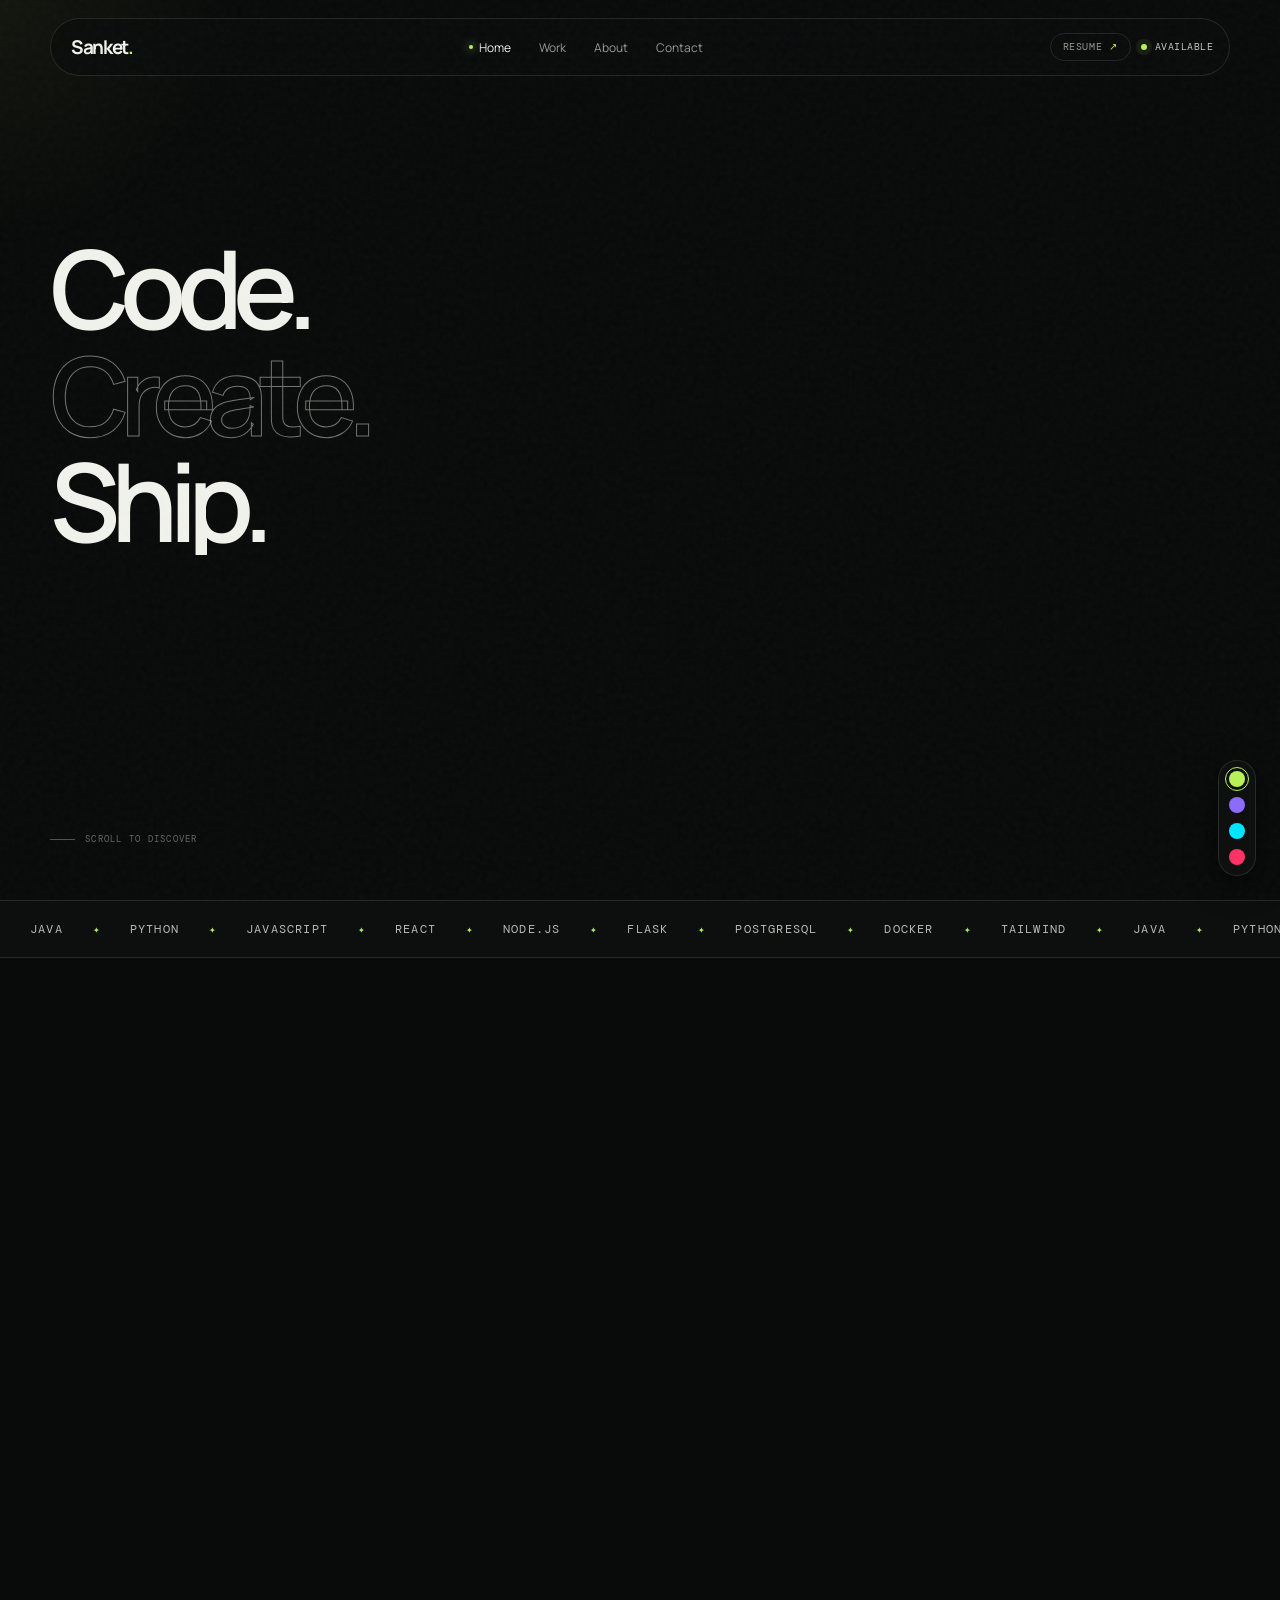
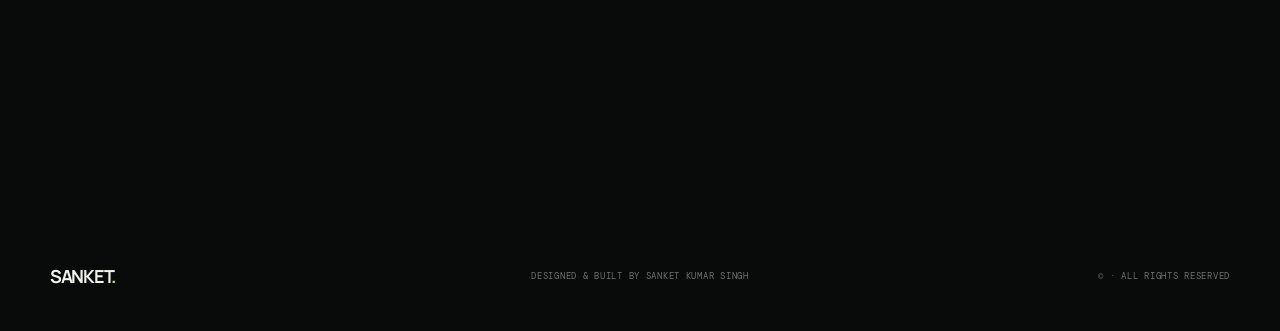
==== index.html @ 2b50113e "Set up automated LeetCode stats sync (GitHub Actions workflow, static JSON import, and dynamic strea" ====
<!doctype html>
<html lang="en">
  <head>
    <meta charset="UTF-8" />
    <meta name="viewport" content="width=device-width, initial-scale=1.0" />
    <meta name="description" content="Sanket Kumar Singh — full-stack developer building secure, intelligent digital products." />
    <meta name="theme-color" content="#090a0a" />
    <title>Sanket Kumar Singh — Full-Stack Developer</title>
    <link rel="preconnect" href="https://fonts.googleapis.com" />
    <link rel="preconnect" href="https://fonts.gstatic.com" crossorigin />
    <link href="https://fonts.googleapis.com/css2?family=DM+Mono:wght@300;400;500&family=Manrope:wght@400;500;600;700&display=swap" rel="stylesheet" />
    <link rel="stylesheet" href="styles.css" />

    <!-- Open Graph / Facebook -->
    <meta property="og:type" content="website" />
    <meta property="og:url" content="https://sanketk8705.github.io/" />
    <meta property="og:title" content="Sanket Kumar Singh — Full-Stack Developer" />
    <meta property="og:description" content="Sanket Kumar Singh — full-stack developer building secure, intelligent digital products." />
    <meta property="og:image" content="assets/sanket-kumar-singh.webp" />

    <!-- Twitter -->
    <meta property="twitter:card" content="summary_large_image" />
    <meta property="twitter:url" content="https://sanketk8705.github.io/" />
    <meta property="twitter:title" content="Sanket Kumar Singh — Full-Stack Developer" />
    <meta property="twitter:description" content="Sanket Kumar Singh — full-stack developer building secure, intelligent digital products." />
    <meta property="twitter:image" content="assets/sanket-kumar-singh.webp" />

    <!-- Structured Data (JSON-LD) -->
    <script type="application/ld+json">
      {
        "@context": "https://schema.org",
        "@type": "Person",
        "name": "Sanket Kumar Singh",
        "url": "https://sanketk8705.github.io/",
        "image": "assets/sanket-kumar-singh.webp",
        "sameAs": [
          "https://github.com/SanketK8705",
          "https://www.linkedin.com/in/sanket8705/",
          "https://leetcode.com/u/sanket_kumar_singh/"
        ],
        "jobTitle": "Full-Stack Developer",
        "alumniOf": {
          "@type": "EducationalOrganization",
          "name": "CMR Institute of Technology, Bengaluru"
        },
        "knowsAbout": ["Full Stack Development", "MERN Stack", "Machine Learning", "Cybersecurity", "PostgreSQL", "Flask", "React", "Node.js"]
      }
    </script>
  </head>
  <body>
    <div class="noise" aria-hidden="true"></div>
    <div class="cursor-glow" aria-hidden="true"></div>

    <header class="site-header">
      <a class="brand" href="#home" aria-label="Sanket, home">Sanket<span>.</span></a>
      <nav class="desktop-nav" aria-label="Main navigation">
        <a class="nav-link active" href="#home">Home</a>
        <a class="nav-link" href="#work">Work</a>
        <a class="nav-link" href="#about">About</a>
        <a class="nav-link" href="#contact">Contact</a>
      </nav>
      <div class="header-actions">
        <a class="header-resume" href="resume.html" target="_blank" rel="noreferrer">Resume <span>↗</span></a>
        <a class="availability" href="mailto:sanket080720@gmail.com">
          <span class="pulse"></span> Available
        </a>
      </div>
      <button class="menu-button" type="button" aria-label="Open navigation" aria-expanded="false">
        <span></span><span></span>
      </button>
    </header>

    <nav class="mobile-menu" aria-label="Mobile navigation">
      <a href="#home">Home</a>
      <a href="#work">Work</a>
      <a href="#about">About</a>
      <a href="#contact">Contact</a>
      <a href="resume.html" target="_blank" rel="noreferrer">Resume ↗</a>
    </nav>

    <main>
      <section class="hero section" id="home">
        <div class="hero-kicker reveal">
          <span>01</span>
          <p>Student developer · Bengaluru, India</p>
        </div>

        <div class="hero-title-wrap">
          <h1 class="hero-title" aria-label="Code. Create. Ship.">
            <span class="line"><span>Code.</span></span>
            <span class="line outline"><span>Create.</span></span>
            <span class="line"><span>Ship.</span></span>
          </h1>
          <div class="hero-tags reveal" aria-hidden="true">
            <span>Full Stack</span>
            <span>MERN</span>
            <span>ML</span>
            <span>Security</span>
          </div>
        </div>

        <div class="hero-bottom reveal">
          <p class="hero-intro">
            I’m <strong>Sanket Kumar Singh</strong>, a final-year Information Science & Engineering student at CMR Institute of Technology, building secure, intelligent and user-focused web products. Graduating 2027.
          </p>
          <div class="hero-actions">
            <a class="button primary" href="#work">Explore my work <span>↘</span></a>
            <a class="button ghost" href="mailto:sanket080720@gmail.com">Let’s talk <span>↗</span></a>
          </div>
        </div>

        <div class="scroll-cue" aria-hidden="true"><span></span> Scroll to discover</div>
      </section>

      <section class="marquee" aria-label="Technology stack">
        <div class="marquee-track">
          <span>Java</span><i>✦</i><span>Python</span><i>✦</i><span>JavaScript</span><i>✦</i><span>React</span><i>✦</i><span>Node.js</span><i>✦</i><span>Flask</span><i>✦</i><span>PostgreSQL</span><i>✦</i><span>Docker</span><i>✦</i><span>Tailwind</span><i>✦</i>
          <span>Java</span><i>✦</i><span>Python</span><i>✦</i><span>JavaScript</span><i>✦</i><span>React</span><i>✦</i><span>Node.js</span><i>✦</i><span>Flask</span><i>✦</i><span>PostgreSQL</span><i>✦</i><span>Docker</span><i>✦</i><span>Tailwind</span><i>✦</i>
        </div>
      </section>

      <section class="work section" id="work">
        <div class="section-heading reveal">
          <div><span class="eyebrow">02 / Selected work</span><h2>Built with intent.<br /><em>Engineered to work.</em></h2></div>
          <p>Four projects across machine learning, cybersecurity, real-time microservices and carpooling platforms.</p>
        </div>

        <div class="projects">
          <article class="project-card project-featured reveal">
            <div class="project-visual visual-fifa" aria-label="Abstract data visualization for FIFAVal">
              <div class="visual-top"><span>FIFAVal / ML Platform</span><span>MODEL GB.01</span></div>
              <div class="football-map"><span class="player-dot p1"></span><span class="player-dot p2"></span><span class="player-dot p3"></span><span class="player-dot p4"></span><span class="player-dot p5"></span><span class="player-dot p6"></span><div class="field-circle"></div></div>
              <div class="value-panel"><small>VALUATION ACCURACY</small><strong>99.17% R²</strong><div class="mini-bars"><i></i><i></i><i></i><i></i><i></i></div></div>
            </div>
            <div class="project-info">
              <div><span class="project-number">01</span><span class="status">Live Now</span></div>
              <h3><a href="https://fifa-transfer-predictor-frontend.vercel.app/" target="_blank" rel="noreferrer" class="project-title-link">FIFAVal – ML Player Valuation Platform ↗</a></h3>
              <p>ML-powered player valuation platform trained on 18,000+ FIFA records (Gradient Boosting Regressor, 99.17% R²) with a hybrid RAG scouting assistant powered by Gemini API and PCA-based analytics.</p>
              <ul class="tags">
                <li>React.js (Vite)</li>
                <li>Flask</li>
                <li>Scikit-learn</li>
                <li>Pandas</li>
                <li>NumPy</li>
                <li>SQLAlchemy (SQLite)</li>
                <li>Recharts</li>
                <li>GSAP</li>
                <li>Gemini API</li>
              </ul>
              <div class="project-links">
                <a href="https://github.com/SanketK8705/Fifa-transfer-predictor" target="_blank" rel="noreferrer" class="project-link-btn">Code ↗</a>
                <a href="https://fifa-transfer-predictor-frontend.vercel.app/" target="_blank" rel="noreferrer" class="project-link-btn">Live Demo ↗</a>
              </div>
            </div>
          </article>

          <article class="project-card reveal">
            <div class="project-visual visual-linux">
              <div class="terminal-bar"><span></span><span></span><span></span><b>linuxwatch://live</b></div>
              <div class="radar"><div class="radar-sweep"></div><i class="threat t1"></i><i class="threat t2"></i><i class="threat t3"></i></div>
              <div class="threat-log"><span>LIVE EVENTS</span><code>[ALERT] brute_force</code><code>[BLOCK] 192.168.1.24</code><code>[SAFE] channel isolated</code></div>
            </div>
            <div class="project-info">
              <div><span class="project-number">02</span><span class="status">Deployment soon</span></div>
              <h3><a href="https://github.com/SanketK8705" target="_blank" rel="noreferrer" class="project-title-link">LinuxWatch ↗</a></h3>
              <p>A real-time intrusion detection system with 16 custom security rules, JWT authentication, user-isolated alert channels via PostgreSQL and Socket.io, plus live attack analytics.</p>
              <ul class="tags"><li>React</li><li>Node.js</li><li>PostgreSQL</li><li>Socket.io</li></ul>
              <div class="project-links">
                <a href="https://github.com/SanketK8705" target="_blank" rel="noreferrer" class="project-link-btn">Code ↗</a>
              </div>
            </div>
          </article>

          <article class="project-card reveal">
            <div class="project-visual visual-dailypool" aria-label="Abstract carpooling visualization for DailyPool">
              <div class="map-grid">
                <div class="map-path"></div>
                <span class="map-dot d1"></span>
                <span class="map-dot d2"></span>
                <div class="route-pulse"></div>
              </div>
              <div class="ride-panel">
                <small>ROUTE MATCHING (Groq)</small>
                <strong>Bengaluru</strong>
                <span class="ride-status">MATCHED 94%</span>
              </div>
            </div>
            <div class="project-info">
              <div><span class="project-number">03</span><span class="status">Live Now</span></div>
              <h3><a href="https://daily-pool-client.vercel.app/login" target="_blank" rel="noreferrer" class="project-title-link">DailyPool ↗</a></h3>
              <p>Full-stack carpooling platform for Bengaluru commuters with AI-driven route matching via Groq, real-time ride tracking over Socket.io, and one-tap UPI fare-split payments.</p>
              <ul class="tags">
                <li>React.js (Vite)</li>
                <li>Tailwind CSS</li>
                <li>Node.js</li>
                <li>Express.js</li>
                <li>MongoDB</li>
                <li>Socket.io</li>
                <li>Google Maps API</li>
                <li>Groq AI</li>
              </ul>
              <div class="project-links">
                <a href="https://github.com/SanketK8705/DailyPool" target="_blank" rel="noreferrer" class="project-link-btn">Code ↗</a>
                <a href="https://daily-pool-client.vercel.app/login" target="_blank" rel="noreferrer" class="project-link-btn">Live Demo ↗</a>
              </div>
            </div>
          </article>

          <article class="project-card reveal">
            <div class="project-visual visual-ratelimiter" aria-label="Rate Limiter sliding window visualization">
              <div class="bucket-container">
                <div class="token t1"></div>
                <div class="token t2"></div>
                <div class="token t3"></div>
                <div class="bucket-ring"></div>
              </div>
              <div class="limiter-stat">
                <small>REDIS LUA ENGINE</small>
                <strong>500+ <span class="unit">REQ/S</span></strong>
                <span class="latency-badge">p99: 5ms</span>
              </div>
            </div>
            <div class="project-info">
              <div><span class="project-number">04</span><span class="status">Live Now</span></div>
              <h3><a href="https://rate-limiter-service-n1dk.onrender.com/" target="_blank" rel="noreferrer" class="project-title-link">Rate Limiter Microservice ↗</a></h3>
              <p>Stateless rate-limiting microservice (Token Bucket + Sliding Window) using atomic Redis Lua scripts to eliminate race conditions — load-tested at 500+ req/sec with 0% errors and p99 latency of 5ms.</p>
              <ul class="tags">
                <li>Node.js</li>
                <li>Express.js</li>
                <li>Redis</li>
                <li>Lua</li>
                <li>Socket.io</li>
                <li>React (Vite)</li>
                <li>Artillery</li>
              </ul>
              <div class="project-links">
                <a href="https://github.com/SanketK8705/Rate-limiter" target="_blank" rel="noreferrer" class="project-link-btn">Code ↗</a>
                <a href="https://rate-limiter-service-n1dk.onrender.com/" target="_blank" rel="noreferrer" class="project-link-btn">Live Demo ↗</a>
              </div>
            </div>
          </article>
        </div>
      </section>

      <section class="capabilities section">
        <div class="section-label reveal"><span class="eyebrow">03 / Capabilities</span><p>What I bring to the table</p></div>
        <div class="capability-list">
          <article class="capability reveal"><span>01</span><h3>Full-Stack<br />Development</h3><p>Responsive React interfaces, efficient Node and Express APIs, and reliable database architecture.</p><div class="cap-icon">↗</div></article>
          <article class="capability reveal"><span>02</span><h3>ML-Powered<br />Products</h3><p>Turning Python models and complex datasets into understandable, interactive web experiences.</p><div class="cap-icon">⌁</div></article>
          <article class="capability reveal"><span>03</span><h3>Secure<br />Systems</h3><p>JWT authentication, protected APIs, encrypted storage and security-conscious product engineering.</p><div class="cap-icon">◇</div></article>
        </div>
      </section>

      <section class="leetcode section" id="leetcode">
        <div class="section-heading reveal">
          <div><span class="eyebrow">04 / Problem solving</span><h2>Built in public.<br /><em>One problem at a time.</em></h2></div>
          <p>Consistent practice in data structures and algorithms—<span id="lc-total-intro">137</span> problems solved and counting.</p>
        </div>
        <div class="stat-grid reveal">
          <div><span>Total solved</span><p class="stat-value" id="lc-total">137</p></div>
          <div><span>Easy</span><p class="stat-value" id="lc-easy">69</p></div>
          <div><span>Medium</span><p class="stat-value" id="lc-medium">59</p></div>
          <div><span>Hard</span><p class="stat-value" id="lc-hard">9</p></div>
          <div><span>Active days</span><p class="stat-value" id="lc-active">101</p><small class="stat-note" id="lc-streak">Max streak · 20 days</small></div>
          <div class="stat-link"><span>Profile</span><p><a href="https://leetcode.com/u/sanket_kumar_singh/" target="_blank" rel="noreferrer">View on LeetCode ↗</a></p><small class="stat-note">Top · DP · Divide & Conquer · Backtracking</small></div>
        </div>
      </section>

      <section class="techstack section" id="techstack">
        <div class="section-heading reveal">
          <div><span class="eyebrow">05 / Tech stack</span><h2>The tools behind<br /><em>the work.</em></h2></div>
          <p>Comfortable across the product stack—from first wireframe to deployment workflow.</p>
        </div>
        <div class="tool-grid reveal">
          <div><span>Languages</span><p>Java · Python · JavaScript</p></div>
          <div><span>Frontend</span><p>HTML · CSS · React · Vite · Tailwind CSS</p></div>
          <div><span>Backend & Data</span><p>Node.js · Express · MongoDB · Mongoose · PostgreSQL · Flask</p></div>
          <div><span>Design & Analytics</span><p>Figma · Tableau · Power BI</p></div>
          <div><span>Foundations</span><p>DSA · OOP · DBMS · OS · Networks</p></div>
          <div><span>Workflow</span><p>GitHub · VS Code · Jupyter · Docker · GitHub Actions</p></div>
        </div>
      </section>

      <section class="about section" id="about">
        <div class="about-photo reveal">
          <img src="assets/sanket-kumar-singh.webp" alt="Sanket Kumar Singh" />
          <div class="photo-caption"><span>SANKET / 2027</span><span>BENGALURU, IN</span></div>
        </div>
        <div class="about-copy">
          <span class="eyebrow reveal">06 / About me</span>
          <h2 class="reveal">Curious by nature.<br /><em>Driven by craft.</em></h2>
          <p class="lead reveal">I’m a final-year engineering student pursuing Information Science & Engineering, aspiring to build scalable products as a full-stack developer using the MERN stack.</p>
          <p class="reveal">I enjoy moving between intuitive interfaces, backend systems and secure APIs—using a strong foundation in data structures, algorithms and computer science fundamentals to solve real problems.</p>

          <div class="education-list reveal">
            <h3 class="education-heading">Education</h3>
            <article class="education-item">
              <span class="education-label">School</span>
              <p class="education-title">Air Force School ASTE, Bengaluru</p>
              <p class="education-detail">Primary & secondary education</p>
            </article>
            <article class="education-item">
              <span class="education-label">University</span>
              <p class="education-title">CMR Institute of Technology, Bengaluru</p>
              <p class="education-detail">B.E. Information Science & Engineering · Expected 2027</p>
            </article>
          </div>

          <div class="cert-list reveal">
            <h3 class="education-heading">Certifications</h3>
            <ul>
              <li>C Programming — Udemy, Sep 2023</li>
              <li>Python Programming — Udemy, Jun 2024</li>
              <li>The Web Developer Bootcamp — Udemy, Nov 2024</li>
            </ul>
          </div>

          <div class="about-links reveal">
            <a href="https://github.com/SanketK8705" target="_blank" rel="noreferrer"><span>GitHub</span><b>@SanketK8705 ↗</b></a>
            <a href="https://www.linkedin.com/in/sanket8705/" target="_blank" rel="noreferrer"><span>LinkedIn</span><b>/in/sanket8705 ↗</b></a>
            <a href="https://leetcode.com/u/sanket_kumar_singh/" target="_blank" rel="noreferrer"><span>LeetCode</span><b>/sanket_kumar_singh ↗</b></a>
          </div>
        </div>
      </section>

      <section class="contact section" id="contact">
        <div class="contact-wrap">
          <div class="contact-left reveal">
            <span class="contact-mono">// Get in touch</span>
            <h2 class="contact-heading">Let's talk</h2>
            <p class="contact-intro">Final-year ISE student at CMR Institute of Technology, open to full-stack internships and product-building opportunities. Reach out directly—I'm always happy to connect.</p>

            <div class="contact-cards">
              <a class="contact-card" href="mailto:sanket080720@gmail.com">
                <span class="contact-card-icon email">✉</span>
                <div>
                  <small>Primary_email</small>
                  <strong>sanket080720@gmail.com</strong>
                </div>
              </a>
              <a class="contact-card" href="tel:+919663356481">
                <span class="contact-card-icon phone">☎</span>
                <div>
                  <small>Secure_cell</small>
                  <strong>+91 9663356481</strong>
                </div>
              </a>
            </div>

            <div class="contact-channels">
              <span class="contact-mono">// External channels</span>
              <a href="https://www.linkedin.com/in/sanket8705/" target="_blank" rel="noreferrer"><span>LinkedIn</span><b>/in/sanket8705 ↗</b></a>
              <a href="https://github.com/SanketK8705" target="_blank" rel="noreferrer"><span>GitHub</span><b>/SanketK8705 ↗</b></a>
              <a href="https://leetcode.com/u/sanket_kumar_singh/" target="_blank" rel="noreferrer"><span>LeetCode</span><b>/sanket_kumar_singh ↗</b></a>
            </div>
          </div>

          <div class="contact-panel reveal">
            <div class="contact-panel-top">
              <span>Status · Open</span>
              <span class="contact-active">✓ Available</span>
            </div>
            <div class="contact-panel-body">
              <p><strong>Location</strong><br />Bengaluru, India</p>
              <p><strong>Focus</strong><br />Full-stack development · MERN · Secure systems</p>
              <p><strong>Graduating</strong><br />2027</p>
            </div>
            <div class="contact-panel-actions">
              <a class="button primary" href="mailto:sanket080720@gmail.com">Email me <span>↗</span></a>
              <a class="button ghost" href="resume.html" target="_blank" rel="noreferrer">View resume <span>↗</span></a>
            </div>
          </div>
        </div>
        <div class="contact-footer reveal">
          <span class="eyebrow">07 / Contact</span>
          <span>Bengaluru · India · Open to opportunities</span>
        </div>
      </section>
    </main>

    <footer>
      <a class="brand" href="#home">Sanket<span>.</span></a>
      <p>Designed & built by Sanket Kumar Singh</p>
      <p>© <span id="year"></span> · All rights reserved</p>
    </footer>

    <!-- Theme Accent Switcher -->
    <div class="theme-switcher" aria-label="Choose accent color">
      <button class="theme-btn active" data-theme="default" style="--btn-color: #b8f05a;" aria-label="Lime theme"></button>
      <button class="theme-btn" data-theme="purple" style="--btn-color: #8c6cff;" aria-label="Purple theme"></button>
      <button class="theme-btn" data-theme="blue" style="--btn-color: #00e5ff;" aria-label="Blue theme"></button>
      <button class="theme-btn" data-theme="red" style="--btn-color: #ff3366;" aria-label="Red theme"></button>
    </div>

    <script type="module" src="script.js"></script>
  </body>
</html>
---- styles.css ----
:root {
  --bg: #090a0a;
  --panel: #101212;
  --panel-2: #141717;
  --text: #f1f2ec;
  --muted: #969b96;
  --line: rgba(255, 255, 255, 0.11);
  --accent: #b8f05a;
  --accent-rgb: 184, 240, 90;
  --purple: #8c6cff;
  --max: 1180px;
}

.theme-purple {
  --accent: #8c6cff;
  --accent-rgb: 140, 108, 255;
}
.theme-blue {
  --accent: #00e5ff;
  --accent-rgb: 0, 229, 255;
}
.theme-red {
  --accent: #ff3366;
  --accent-rgb: 255, 51, 102;
}

* { box-sizing: border-box; }
html { scroll-behavior: smooth; }
body { margin: 0; color: var(--text); background: var(--bg); font-family: "Manrope", sans-serif; overflow-x: hidden; }
a { color: inherit; text-decoration: none; }
button { font: inherit; }
::selection { color: #090a0a; background: var(--accent); }

/* Custom Scrollbar */
::-webkit-scrollbar { width: 8px; height: 8px; }
::-webkit-scrollbar-track { background: var(--bg); }
::-webkit-scrollbar-thumb { background: rgba(255, 255, 255, 0.15); border-radius: 100px; border: 2px solid var(--bg); transition: background 0.3s; }
::-webkit-scrollbar-thumb:hover { background: var(--accent); }

.noise { position: fixed; inset: 0; z-index: 20; pointer-events: none; opacity: .035; background-image: url("data:image/svg+xml,%3Csvg viewBox='0 0 180 180' xmlns='http://www.w3.org/2000/svg'%3E%3Cfilter id='n'%3E%3CfeTurbulence type='fractalNoise' baseFrequency='.9' numOctaves='3' stitchTiles='stitch'/%3E%3C/filter%3E%3Crect width='100%25' height='100%25' filter='url(%23n)' opacity='.8'/%3E%3C/svg%3E"); }
.cursor-glow { position: fixed; width: 520px; height: 520px; z-index: -1; border-radius: 50%; pointer-events: none; background: radial-gradient(circle, rgba(var(--accent-rgb),.055), transparent 68%); transform: translate(-50%,-50%); transition: opacity .3s; }
.section { width: min(var(--max), calc(100% - 56px)); margin: 0 auto; }
.eyebrow { color: var(--accent); font: 400 11px/1 "DM Mono", monospace; text-transform: uppercase; letter-spacing: .14em; }

.site-header { position: fixed; z-index: 15; top: 18px; left: 50%; transform: translateX(-50%); width: min(var(--max), calc(100% - 40px)); height: 58px; padding: 0 16px 0 20px; display: grid; grid-template-columns: auto 1fr auto; align-items: center; gap: 12px; background: rgba(11,12,12,.78); border: 1px solid var(--line); border-radius: 100px; backdrop-filter: blur(18px); }
.brand { font-size: 19px; font-weight: 700; letter-spacing: -.07em; white-space: nowrap; }
.brand span { color: var(--accent); }
.desktop-nav { display: flex; align-items: center; justify-content: center; gap: 4px; }
.nav-link { position: relative; color: var(--muted); padding: 9px 12px; font-size: 12px; transition: color .25s; }
.nav-link:hover,.nav-link.active { color: var(--text); }
.nav-link.active::before { content: ""; position: absolute; left: 2px; top: 50%; width: 4px; height: 4px; margin-top: -2px; border-radius: 50%; background: var(--accent); box-shadow: 0 0 9px var(--accent); }
.header-actions { display: flex; align-items: center; gap: 10px; justify-self: end; }
.header-resume { color: var(--muted); font: 400 10px/1 "DM Mono", monospace; text-transform: uppercase; letter-spacing: .06em; padding: 8px 12px; border: 1px solid var(--line); border-radius: 100px; transition: .25s; white-space: nowrap; }
.header-resume span { color: var(--accent); }
.header-resume:hover { color: var(--text); border-color: rgba(var(--accent-rgb),.35); }
.availability { display: flex; align-items: center; gap: 8px; color: #c7cbc6; font: 400 10px/1 "DM Mono", monospace; text-transform: uppercase; letter-spacing: .05em; white-space: nowrap; }
.pulse { width: 6px; height: 6px; border-radius: 50%; background: var(--accent); box-shadow: 0 0 0 5px rgba(var(--accent-rgb),.08); animation: pulse 2s infinite; flex-shrink: 0; }
.menu-button,.mobile-menu { display: none; }

.hero { min-height: 100svh; padding: 145px 0 56px; display: flex; flex-direction: column; justify-content: space-between; }
.hero-kicker { display: flex; align-items: center; gap: 18px; }
.hero-kicker span { color: var(--accent); font: 400 10px/1 "DM Mono", monospace; padding: 7px 8px; border: 1px solid rgba(var(--accent-rgb),.35); border-radius: 50%; }
.hero-kicker p { margin: 0; color: var(--muted); font: 400 11px/1 "DM Mono", monospace; text-transform: uppercase; letter-spacing: .12em; }
.hero-title-wrap { position: relative; flex-shrink: 0; margin: 40px 0 34px; }
.hero-title { margin: 0; max-width: 780px; font-size: clamp(52px, 8.5vw, 120px); line-height: .78; letter-spacing: -.085em; font-weight: 600; }
.hero-title .line { display: block; overflow: hidden; padding: .1em 0; }
.hero-title .line > span { display: block; transform: translateY(110%); animation: title-in .9s cubic-bezier(.16,1,.3,1) forwards; }
.hero-title .line:nth-child(2)>span { animation-delay: .1s; }
.hero-title .line:nth-child(3)>span { animation-delay: .2s; }
.hero-title .outline > span { color: transparent; -webkit-text-stroke: 1px rgba(241,242,236,.46); }
.hero-tags { position: absolute; right: 0; bottom: 12%; display: flex; flex-wrap: wrap; justify-content: flex-end; gap: 8px; max-width: 280px; }
.hero-tags span { padding: 8px 12px; color: var(--muted); border: 1px solid var(--line); border-radius: 100px; font: 400 9px/1 "DM Mono", monospace; text-transform: uppercase; letter-spacing: .1em; transition: .25s; }
.hero-tags span:hover { color: var(--text); border-color: rgba(var(--accent-rgb),.35); }
.hero-bottom { display: flex; align-items: flex-end; justify-content: space-between; gap: 60px; border-top: 1px solid var(--line); padding-top: 28px; }
.hero-intro { max-width: 550px; margin: 0; color: var(--muted); font-size: clamp(17px,2vw,22px); line-height: 1.55; letter-spacing: -.025em; }
.hero-intro strong { color: var(--text); font-weight: 500; }
.hero-actions { display: flex; gap: 10px; flex-shrink: 0; }
.button { display: inline-flex; align-items: center; justify-content: space-between; gap: 28px; min-width: 170px; padding: 15px 17px; border: 1px solid var(--line); border-radius: 3px; font-size: 12px; transition: .25s ease; }
.button.primary { color: #0a0b0b; border-color: var(--accent); background: var(--accent); }
.button.ghost { color: var(--text); background: transparent; }
.button:hover { transform: translateY(-3px); border-color: var(--accent); }
.button span { font-size: 18px; }
.scroll-cue { margin-top: 32px; display: flex; align-items: center; gap: 10px; color: #646964; font: 400 9px/1 "DM Mono", monospace; text-transform: uppercase; letter-spacing: .14em; }
.scroll-cue span { width: 25px; height: 1px; background: #4e534f; }

.marquee { padding: 22px 0; overflow: hidden; border-top: 1px solid var(--line); border-bottom: 1px solid var(--line); background: #0d0f0f; }
.marquee-track { display: flex; width: max-content; align-items: center; animation: marquee 28s linear infinite; }
.marquee span { padding: 0 30px; color: #b6bab5; font: 400 12px/1 "DM Mono", monospace; text-transform: uppercase; letter-spacing: .1em; }
.marquee i { color: var(--accent); font-style: normal; font-size: 8px; }

.work,.capabilities,.leetcode,.techstack,.about { padding-top: 145px; padding-bottom: 145px; }
.section-heading { display: flex; justify-content: space-between; align-items: flex-end; gap: 80px; margin-bottom: 72px; }
.section-heading h2,.about h2 { margin: 20px 0 0; font-size: clamp(44px,6vw,78px); line-height: .98; letter-spacing: -.065em; font-weight: 500; }
.section-heading h2 em,.about h2 em { color: var(--muted); font-style: normal; font-weight: 400; }
.section-heading > p { width: 340px; margin: 0 0 5px; color: var(--muted); font-size: 14px; line-height: 1.7; }
.projects { display: grid; grid-template-columns: 1fr 1fr; gap: 75px 22px; }
.project-card { min-width: 0; }
.project-featured { grid-column: 1/-1; display: grid; grid-template-columns: 1.4fr .6fr; gap: 34px; align-items: end; }
.project-visual { position: relative; height: 420px; overflow: hidden; border: 1px solid var(--line); border-radius: 5px; background: var(--panel); transition: transform .45s cubic-bezier(.16,1,.3,1), border-color .3s; }
.project-card:not(.project-featured) .project-visual { height: 360px; }
.project-card:hover .project-visual { transform: translateY(-7px); border-color: rgba(var(--accent-rgb),.3); }
.visual-fifa { background: radial-gradient(circle at 70% 25%, rgba(184,240,90,.12), transparent 27%), linear-gradient(135deg,#121716,#080a0a); }
.visual-top { position: absolute; top: 22px; left: 24px; right: 24px; display: flex; justify-content: space-between; color: #69706a; font: 400 9px/1 "DM Mono",monospace; letter-spacing: .15em; }
.football-map { position: absolute; inset: 65px 42% 42px 35px; border: 1px solid rgba(184,240,90,.25); background: linear-gradient(rgba(184,240,90,.035) 1px,transparent 1px),linear-gradient(90deg,rgba(184,240,90,.035) 1px,transparent 1px); background-size: 30px 30px; }
.football-map::before { content:""; position:absolute; top:50%; left:0; right:0; height:1px; background:rgba(184,240,90,.25); }
.field-circle { position:absolute; left:50%; top:50%; width:80px; height:80px; transform:translate(-50%,-50%); border:1px solid rgba(184,240,90,.25); border-radius:50%; }
.player-dot { position:absolute; width:8px; height:8px; border-radius:50%; background:var(--accent); box-shadow:0 0 14px var(--accent); }
.p1{left:20%;top:18%}.p2{left:42%;top:38%}.p3{left:72%;top:23%}.p4{left:25%;top:70%}.p5{left:60%;top:76%}.p6{left:85%;top:52%}
.value-panel { position:absolute; right:38px; top:50%; transform:translateY(-46%); width:31%; }
.value-panel small,.vault-stat small { color:#858b85; font:400 9px/1 "DM Mono",monospace; letter-spacing:.13em; }
.value-panel strong { display:block; margin:12px 0 24px; font-size:clamp(40px,6vw,72px); letter-spacing:-.08em; font-weight:500; }
.mini-bars { height:75px; display:flex; align-items:flex-end; gap:7px; }
.mini-bars i { flex:1; background:rgba(184,240,90,.28); border-top:1px solid var(--accent); }
.mini-bars i:nth-child(1){height:30%}.mini-bars i:nth-child(2){height:55%}.mini-bars i:nth-child(3){height:43%}.mini-bars i:nth-child(4){height:86%}.mini-bars i:nth-child(5){height:68%}
.project-info { padding-top: 22px; }
.project-featured .project-info { padding-bottom: 3px; }
.project-info > div { display: flex; justify-content: space-between; align-items: center; }
.project-number { color: var(--accent); font: 400 10px/1 "DM Mono", monospace; }
.status { color: #727872; font: 400 9px/1 "DM Mono", monospace; text-transform: uppercase; letter-spacing: .08em; }
.status::before { content:""; display:inline-block; width:5px; height:5px; margin-right:7px; border-radius:50%; background:#e8b84d; }
.project-info h3 { margin: 18px 0 13px; font-size: clamp(28px,3vw,40px); line-height: 1.05; letter-spacing: -.045em; font-weight: 500; }
.project-title-link { transition: color .25s ease; }
.project-title-link:hover { color: var(--accent); }
.project-info p { max-width: 530px; color: var(--muted); font-size: 13px; line-height: 1.7; }
.tags { display: flex; flex-wrap: wrap; gap: 7px; padding: 12px 0 0; margin: 0; list-style: none; }
.tags li { padding: 7px 9px; color: #969b96; border: 1px solid var(--line); border-radius: 2px; font: 400 9px/1 "DM Mono", monospace; text-transform: uppercase; }
.visual-linux { background:linear-gradient(145deg,#121317,#080909); }
.terminal-bar { height:42px; padding:0 16px; display:flex; align-items:center; gap:6px; border-bottom:1px solid var(--line); }
.terminal-bar span { width:6px;height:6px;border-radius:50%;background:#353a38; }.terminal-bar span:first-child{background:#7e5aff}
.terminal-bar b { margin-left:auto;color:#5c625f;font:400 8px/1 "DM Mono",monospace; }
.radar { position:absolute; left:34px; bottom:35px; width:210px; height:210px; border:1px solid rgba(140,108,255,.28); border-radius:50%; background:repeating-radial-gradient(circle,transparent 0,transparent 34px,rgba(140,108,255,.13) 35px); }
.radar::before,.radar::after{content:"";position:absolute;background:rgba(140,108,255,.18)}.radar::before{left:50%;top:0;width:1px;height:100%}.radar::after{top:50%;left:0;height:1px;width:100%}
.radar-sweep{position:absolute;inset:0;border-radius:50%;background:conic-gradient(from 0deg,transparent 0 78%,rgba(140,108,255,.22));animation:spin 4s linear infinite}
.threat{position:absolute;width:6px;height:6px;border-radius:50%;background:#e46565;box-shadow:0 0 12px #e46565}.t1{top:28%;left:30%}.t2{top:58%;left:74%}.t3{top:75%;left:42%}
.threat-log{position:absolute;top:88px;right:25px;width:43%;display:flex;flex-direction:column;gap:13px}.threat-log span{color:#8172bf;font:400 8px/1 "DM Mono",monospace;letter-spacing:.13em}.threat-log code{color:#747b76;font:400 9px/1.2 "DM Mono",monospace;padding-bottom:10px;border-bottom:1px solid var(--line)}
/* DailyPool Visuals */
.visual-dailypool {
  background: radial-gradient(circle at 20% 70%, rgba(var(--accent-rgb), 0.1), transparent 35%), linear-gradient(135deg, #101514, #080a0a);
  position: relative;
}
.map-grid {
  position: absolute;
  inset: 40px;
  border: 1px solid var(--line);
  background: 
    linear-gradient(rgba(255, 255, 255, 0.02) 1px, transparent 1px),
    linear-gradient(90deg, rgba(255, 255, 255, 0.02) 1px, transparent 1px);
  background-size: 20px 20px;
  border-radius: 4px;
}
.map-path {
  position: absolute;
  top: 30%;
  left: 20%;
  width: 60%;
  height: 40%;
  border-left: 2px dashed rgba(var(--accent-rgb), 0.25);
  border-bottom: 2px dashed rgba(var(--accent-rgb), 0.25);
}
.map-dot {
  position: absolute;
  width: 6px;
  height: 6px;
  border-radius: 50%;
  background: var(--text);
}
.map-dot.d1 {
  top: 30%;
  left: 20%;
  background: var(--accent);
  box-shadow: 0 0 10px var(--accent);
}
.map-dot.d2 {
  top: 70%;
  left: 80%;
  background: var(--purple);
  box-shadow: 0 0 10px var(--purple);
}
.route-pulse {
  position: absolute;
  top: 30%;
  left: 20%;
  width: 8px;
  height: 8px;
  background: var(--accent);
  border-radius: 50%;
  transform: translate(-50%, -50%);
  animation: move-dot 4s infinite linear;
}
@keyframes move-dot {
  0% { top: 30%; left: 20%; }
  50% { top: 70%; left: 20%; }
  100% { top: 70%; left: 80%; }
}
.ride-panel {
  position: absolute;
  right: 24px;
  top: 24px;
  text-align: right;
}
.ride-panel small {
  color: #858b85;
  font: 400 8px/1 "DM Mono", monospace;
  letter-spacing: .12em;
  display: block;
}
.ride-panel strong {
  display: block;
  font-size: 20px;
  font-weight: 600;
  margin: 6px 0;
  letter-spacing: -.02em;
}
.ride-status {
  display: inline-block;
  font: 400 8px/1 "DM Mono", monospace;
  color: var(--accent);
  background: rgba(var(--accent-rgb), 0.1);
  padding: 4px 6px;
  border-radius: 2px;
}

/* Rate Limiter Visuals */
.visual-ratelimiter {
  background: radial-gradient(circle at 80% 30%, rgba(140, 108, 255, 0.1), transparent 40%), linear-gradient(135deg, #121015, #080a0a);
  position: relative;
}
.bucket-container {
  position: absolute;
  left: 35px;
  top: 50%;
  transform: translateY(-50%);
  width: 120px;
  height: 120px;
  border: 1px solid var(--line);
  border-radius: 8px;
  display: flex;
  flex-direction: column;
  justify-content: center;
  align-items: center;
  gap: 12px;
  background: rgba(255,255,255, 0.01);
}
.bucket-ring {
  position: absolute;
  width: 90px;
  height: 90px;
  border: 1px dashed rgba(140, 108, 255, 0.25);
  border-radius: 50%;
  animation: spin 30s linear infinite;
}
.token {
  width: 60px;
  height: 10px;
  background: rgba(var(--accent-rgb), 0.15);
  border: 1px solid var(--accent);
  border-radius: 4px;
  box-shadow: 0 0 8px rgba(var(--accent-rgb), 0.2);
  animation: fill-token 3s infinite ease-in-out;
}
.token.t1 { animation-delay: 0s; }
.token.t2 { animation-delay: 0.5s; }
.token.t3 { animation-delay: 1s; }
@keyframes fill-token {
  0%, 100% { opacity: 0.3; transform: scaleX(0.9); }
  50% { opacity: 1; transform: scaleX(1); }
}
.limiter-stat {
  position: absolute;
  right: 35px;
  top: 50%;
  transform: translateY(-50%);
  width: 45%;
}
.limiter-stat small {
  color: #858b85;
  font: 400 8px/1 "DM Mono", monospace;
  letter-spacing: .12em;
  display: block;
}
.limiter-stat strong {
  display: block;
  font-size: 32px;
  font-weight: 500;
  letter-spacing: -.05em;
  margin: 8px 0;
}
.limiter-stat strong .unit {
  font-size: 14px;
  font-weight: 400;
  color: var(--muted);
}
.latency-badge {
  display: inline-block;
  font: 400 8px/1 "DM Mono", monospace;
  color: #8c6cff;
  border: 1px solid rgba(140, 108, 255, 0.3);
  padding: 4px 6px;
  border-radius: 20px;
}

/* Project Links */
.project-links {
  display: flex;
  gap: 14px;
  margin-top: 20px;
}
.project-link-btn {
  font: 400 10px/1 "DM Mono", monospace;
  text-transform: uppercase;
  letter-spacing: .08em;
  color: var(--muted);
  border: 1px solid var(--line);
  padding: 6px 12px;
  border-radius: 20px;
  transition: color .25s ease, border-color .25s ease, background .25s ease;
}
.project-link-btn:hover {
  color: var(--accent);
  border-color: var(--accent);
  background: rgba(var(--accent-rgb), 0.05);
}

.capabilities { border-top: 1px solid var(--line); }
.section-label { display: flex; justify-content: space-between; align-items: center; margin-bottom: 55px; }
.section-label p { color: var(--muted); font-size: 12px; }
.capability-list { border-top: 1px solid var(--line); }
.capability { position: relative; display: grid; grid-template-columns: 80px .85fr 1fr 70px; gap: 25px; align-items: center; padding: 40px 10px; border-bottom: 1px solid var(--line); transition: padding .3s,background .3s; }
.capability:hover { padding-left: 24px; padding-right: 24px; background: #0e1010; }
.capability > span { color: var(--accent); font: 400 9px/1 "DM Mono", monospace; }
.capability h3 { margin: 0; font-size: 28px; line-height: 1.05; letter-spacing: -.045em; font-weight: 500; }
.capability p { margin: 0; max-width: 430px; color: var(--muted); font-size: 13px; line-height: 1.7; }
.cap-icon { width: 50px; height: 50px; display: grid; place-items: center; justify-self: end; border: 1px solid var(--line); border-radius: 50%; color: var(--accent); font-size: 19px; }

.leetcode { border-top: 1px solid var(--line); }
.stat-grid,.tool-grid { display: grid; grid-template-columns: repeat(3,1fr); border-top: 1px solid var(--line); border-left: 1px solid var(--line); }
.stat-grid div,.tool-grid div { min-height: 145px; padding: 24px; border-right: 1px solid var(--line); border-bottom: 1px solid var(--line); transition: background .3s; }
.stat-grid div:hover,.tool-grid div:hover { background: var(--panel); }
.stat-grid span,.tool-grid span { color: var(--accent); font: 400 9px/1 "DM Mono", monospace; text-transform: uppercase; letter-spacing: .1em; }
.stat-value { margin: 28px 0 0; color: var(--text); font-size: clamp(36px,5vw,52px); line-height: 1; letter-spacing: -.06em; font-weight: 500; }
.stat-note { display: block; margin-top: 12px; color: var(--muted); font: 400 9px/1.4 "DM Mono", monospace; letter-spacing: .04em; }
.stat-link p { margin: 28px 0 0; font-size: 14px; }
.stat-link a { color: var(--text); border-bottom: 1px solid rgba(var(--accent-rgb),.4); padding-bottom: 2px; transition: .25s; }
.stat-link a:hover { color: var(--accent); }

.techstack { border-top: 1px solid var(--line); }
.tool-grid p { margin: 40px 0 0; color: #c8ccc7; font-size: 13px; }

.about { display: grid; grid-template-columns: .82fr 1.18fr; gap: 9vw; align-items: start; border-top: 1px solid var(--line); }
.about-photo { position: relative; }
.about-photo::before { content: ""; position: absolute; z-index: -1; top: -18px; left: -18px; width: 72%; height: 52%; border-top: 1px solid rgba(var(--accent-rgb),.35); border-left: 1px solid rgba(var(--accent-rgb),.35); }
.about-photo img { display: block; width: 100%; aspect-ratio: .78; object-fit: cover; object-position: center 38%; filter: saturate(.65) contrast(1.04); border-radius: 3px; }
.photo-caption { display: flex; justify-content: space-between; padding-top: 11px; color: #6c716c; font: 400 8px/1 "DM Mono", monospace; letter-spacing: .12em; }
.about-copy .lead { margin: 48px 0 20px; color: var(--text); font-size: 18px; line-height: 1.65; letter-spacing: -.02em; }
.about-copy > p:not(.lead) { color: var(--muted); font-size: 14px; line-height: 1.8; }
.education-heading { margin: 36px 0 16px; color: var(--text); font-size: 13px; font-weight: 500; letter-spacing: -.02em; }
.education-list { margin-top: 8px; border-top: 1px solid var(--line); }
.education-item { padding: 18px 0; border-bottom: 1px solid var(--line); }
.education-label { color: var(--accent); font: 400 9px/1 "DM Mono", monospace; text-transform: uppercase; letter-spacing: .1em; }
.education-title { margin: 10px 0 4px; color: var(--text); font-size: 15px; font-weight: 500; letter-spacing: -.02em; }
.education-detail { margin: 0; color: var(--muted); font-size: 13px; line-height: 1.6; }
.cert-list ul { margin: 0; padding: 0; list-style: none; border-top: 1px solid var(--line); }
.cert-list li { padding: 14px 0; color: var(--muted); font-size: 13px; border-bottom: 1px solid var(--line); }
.about-links { margin-top: 28px; border-top: 1px solid var(--line); }
.about-links a { display: flex; justify-content: space-between; padding: 17px 0; border-bottom: 1px solid var(--line); font-size: 11px; transition: .25s; }
.about-links a:hover { padding-left: 6px; }
.about-links a span { color: var(--muted); }
.about-links a b { font-weight: 400; }

.contact { width: 100%; max-width: none; padding: 145px max(28px,calc((100% - var(--max))/2)) 80px; border-top: 1px solid var(--line); }
.contact-wrap { display: grid; grid-template-columns: 1.1fr .9fr; gap: 48px; align-items: start; }
.contact-mono { display: block; color: var(--accent); font: 400 10px/1 "DM Mono", monospace; text-transform: lowercase; letter-spacing: .08em; margin-bottom: 18px; }
.contact-heading { margin: 0 0 22px; font-size: clamp(44px,6vw,72px); line-height: .95; letter-spacing: -.065em; font-weight: 500; }
.contact-intro { max-width: 480px; margin: 0 0 36px; color: var(--muted); font-size: 15px; line-height: 1.75; }
.contact-cards { display: flex; flex-direction: column; gap: 12px; margin-bottom: 36px; }
.contact-card { display: flex; align-items: center; gap: 16px; padding: 18px 20px; background: var(--panel); border: 1px solid var(--line); border-radius: 6px; transition: .25s; }
.contact-card:hover { border-color: rgba(var(--accent-rgb),.3); transform: translateY(-2px); }
.contact-card-icon { width: 42px; height: 42px; display: grid; place-items: center; border-radius: 8px; font-size: 16px; flex-shrink: 0; }
.contact-card-icon.email { background: rgba(var(--accent-rgb),.15); color: var(--accent); }
.contact-card-icon.phone { background: rgba(255,255,255,.06); color: var(--text); }
.contact-card small { display: block; color: var(--muted); font: 400 9px/1 "DM Mono", monospace; text-transform: uppercase; letter-spacing: .1em; margin-bottom: 6px; }
.contact-card strong { font-size: 14px; font-weight: 500; letter-spacing: -.02em; }
.contact-channels { display: flex; flex-direction: column; gap: 0; }
.contact-channels .contact-mono { margin-bottom: 12px; }
.contact-channels a { display: flex; justify-content: space-between; align-items: center; padding: 14px 0; border-bottom: 1px solid var(--line); font-size: 12px; transition: .25s; }
.contact-channels a:hover { padding-left: 6px; color: var(--accent); }
.contact-channels a span { color: var(--muted); font: 400 9px/1 "DM Mono", monospace; text-transform: uppercase; letter-spacing: .1em; }
.contact-channels a b { font-weight: 400; font: 400 12px/1 "DM Mono", monospace; }

.contact-panel { padding: 28px; background: var(--panel); border: 1px solid var(--line); border-radius: 6px; box-shadow: 6px 6px 0 rgba(var(--accent-rgb),.08); }
.contact-panel-top { display: flex; justify-content: space-between; align-items: center; padding-bottom: 20px; margin-bottom: 24px; border-bottom: 1px solid var(--line); font: 400 9px/1 "DM Mono", monospace; text-transform: uppercase; letter-spacing: .08em; color: var(--muted); }
.contact-active { color: var(--accent); }
.contact-panel-body p { margin: 0 0 22px; color: var(--muted); font-size: 13px; line-height: 1.7; }
.contact-panel-body strong { display: block; color: var(--text); font-size: 11px; font-weight: 500; margin-bottom: 4px; letter-spacing: -.01em; }
.contact-panel-actions { display: flex; flex-direction: column; gap: 10px; margin-top: 32px; }
.contact-panel-actions .button { width: 100%; }
.contact-footer { display: flex; justify-content: space-between; align-items: center; margin-top: 72px; padding-top: 22px; border-top: 1px solid var(--line); }
.contact-footer > span:last-child { color: var(--muted); font: 400 9px/1.55 "DM Mono", monospace; text-transform: uppercase; letter-spacing: .1em; text-align: right; }

footer { width: min(var(--max),calc(100% - 56px)); height: 110px; margin: 0 auto; display: grid; grid-template-columns: 1fr auto 1fr; align-items: center; color: #6d736d; font: 400 9px/1 "DM Mono",monospace; text-transform: uppercase; letter-spacing: .08em; }
footer .brand { color: var(--text); font-family: "Manrope",sans-serif; font-size: 18px; }
footer p:last-child { justify-self: end; }

.reveal { opacity: 0; transform: translateY(35px); transition: opacity .8s cubic-bezier(.16,1,.3,1),transform .8s cubic-bezier(.16,1,.3,1); }
.reveal.visible { opacity: 1; transform: none; }
@keyframes title-in { to { transform: translateY(0); } }
@keyframes spin { to { transform: rotate(360deg); } }
@keyframes marquee { to { transform: translateX(-50%); } }
@keyframes pulse { 50% { box-shadow:0 0 0 8px rgba(var(--accent-rgb),0); } }

@media (max-width: 1024px) {
  .header-resume { display: none; }
}

@media (max-width: 900px) {
  .section { width: min(100% - 36px,var(--max)); }
  .site-header { grid-template-columns: 1fr auto; }
  .desktop-nav,.header-actions { display: none; }
  .menu-button { display: flex; width: 36px; height: 36px; padding: 0; border: 0; background: transparent; flex-direction: column; justify-content: center; gap: 6px; align-items: flex-end; }
  .menu-button span { width: 22px; height: 1px; background: var(--text); transition: .3s; }.menu-button span:last-child{width:15px}
  .menu-button.open span:first-child{transform:translateY(3.5px) rotate(45deg)}.menu-button.open span:last-child{width:22px;transform:translateY(-3.5px) rotate(-45deg)}
  .mobile-menu { position: fixed; z-index: 14; inset: 0; padding: 120px 28px 45px; background: rgba(9,10,10,.97); flex-direction: column; justify-content: center; gap: 18px; transform: translateY(-100%); transition: transform .5s cubic-bezier(.16,1,.3,1); }
  .mobile-menu.open { display: flex; transform: none; }
  .mobile-menu a { font-size: 48px; line-height: 1.15; letter-spacing: -.06em; border-bottom:1px solid var(--line);padding-bottom:16px; }
  .hero { padding-top: 125px; }
  .hero-title { font-size: clamp(48px,14vw,96px); line-height: .8; }
  .hero-tags { position: static; max-width: none; margin-top: 24px; justify-content: flex-start; }
  .hero-bottom { flex-direction: column; align-items: flex-start; gap: 28px; }
  .section-heading { align-items: flex-start; flex-direction: column; gap: 26px; }.section-heading>p{width:auto;max-width:480px}
  .project-featured { display: block; }.project-card:not(.project-featured) .project-visual,.project-visual{height:330px}.projects{gap:65px 15px}
  .capability { grid-template-columns: 45px 1fr 50px; }.capability p{grid-column:2/3}.cap-icon{grid-column:3;grid-row:1/3}
  .about { grid-template-columns: .8fr 1.2fr; gap: 7vw; }
  .stat-grid,.tool-grid { grid-template-columns: repeat(2,1fr); }
  .contact-wrap { grid-template-columns: 1fr; gap: 40px; }
}

@media (max-width: 640px) {
  .site-header { top: 12px; width: calc(100% - 24px); height: 54px; }
  .hero { min-height: auto; padding-top: 108px; padding-bottom: 35px; }
  .hero-kicker p { font-size: 9px; }
  .hero-title-wrap { margin: 45px 0 35px; }
  .hero-title { font-size: clamp(44px,20vw,72px); line-height: .84; }
  .hero-intro { font-size: 16px; }
  .hero-actions { width: 100%; flex-direction: column; }.button{width:100%}
  .scroll-cue { display: none; }
  .work,.capabilities,.leetcode,.techstack,.about { padding-top: 100px; padding-bottom: 100px; }
  .contact { padding-top: 100px; padding-bottom: 60px; }
  .section-heading { margin-bottom: 48px; }.section-heading h2,.about h2{font-size:44px}
  .contact-heading { font-size: 40px; }
  .projects { display: block; }.project-card{margin-bottom:70px}.project-visual,.project-card:not(.project-featured) .project-visual{height:300px}
  .football-map { inset:64px 28px 120px 28px}.value-panel{left:28px;right:28px;top:auto;bottom:18px;transform:none;width:auto;display:flex;align-items:center;justify-content:space-between}.value-panel strong{font-size:35px;margin:0}.mini-bars{display:none}
  .radar{width:170px;height:170px;left:22px}.threat-log{right:15px;width:42%}.vault-rings{width:190px;height:190px}
  .capability { padding: 30px 4px; grid-template-columns: 34px 1fr; gap: 18px; }.capability h3{font-size:25px}.capability p{grid-column:2}.cap-icon{display:none}
  .about { display: flex; flex-direction: column; gap: 65px; }.about-photo{width:88%;align-self:flex-end}.about-copy .lead{margin-top:35px}
  .stat-grid,.tool-grid { grid-template-columns: 1fr; }.stat-grid div,.tool-grid div{min-height:125px}.tool-grid p,.stat-value{margin-top:24px}
  .contact-footer { flex-direction: column; align-items: flex-start; gap: 12px; margin-top: 48px; }
  .contact-footer > span:last-child { text-align: left; }
  footer { width: calc(100% - 36px); height: 135px; grid-template-columns: 1fr 1fr; }footer p:nth-child(2){display:none}footer p:last-child{text-align:right;line-height:1.4}
}

@media (prefers-reduced-motion: reduce) {
  html { scroll-behavior: auto; }
  *,*::before,*::after { animation-duration: .01ms !important; animation-iteration-count: 1 !important; transition-duration: .01ms !important; }
  .reveal { opacity:1; transform:none; }
}

/* Floating Theme Switcher */
.theme-switcher {
  position: fixed;
  bottom: 24px;
  right: 24px;
  z-index: 100;
  display: flex;
  flex-direction: column;
  gap: 10px;
  background: rgba(16, 18, 18, 0.85);
  border: 1px solid var(--line);
  padding: 10px;
  border-radius: 100px;
  backdrop-filter: blur(12px);
  box-shadow: 0 10px 30px rgba(0, 0, 0, 0.5);
  transition: transform 0.3s ease;
}

@media (max-width: 640px) {
  .theme-switcher {
    bottom: 16px;
    right: 16px;
    flex-direction: row;
    padding: 8px 12px;
  }
}

.theme-btn {
  width: 16px;
  height: 16px;
  border-radius: 50%;
  border: none;
  background: var(--btn-color);
  cursor: pointer;
  padding: 0;
  position: relative;
  transition: transform 0.2s ease, box-shadow 0.2s ease;
}

.theme-btn::after {
  content: "";
  position: absolute;
  inset: -4px;
  border: 1px solid transparent;
  border-radius: 50%;
  transition: border-color 0.2s ease;
}

.theme-btn:hover {
  transform: scale(1.25);
  box-shadow: 0 0 10px var(--btn-color);
}

.theme-btn.active::after {
  border-color: var(--btn-color);
}
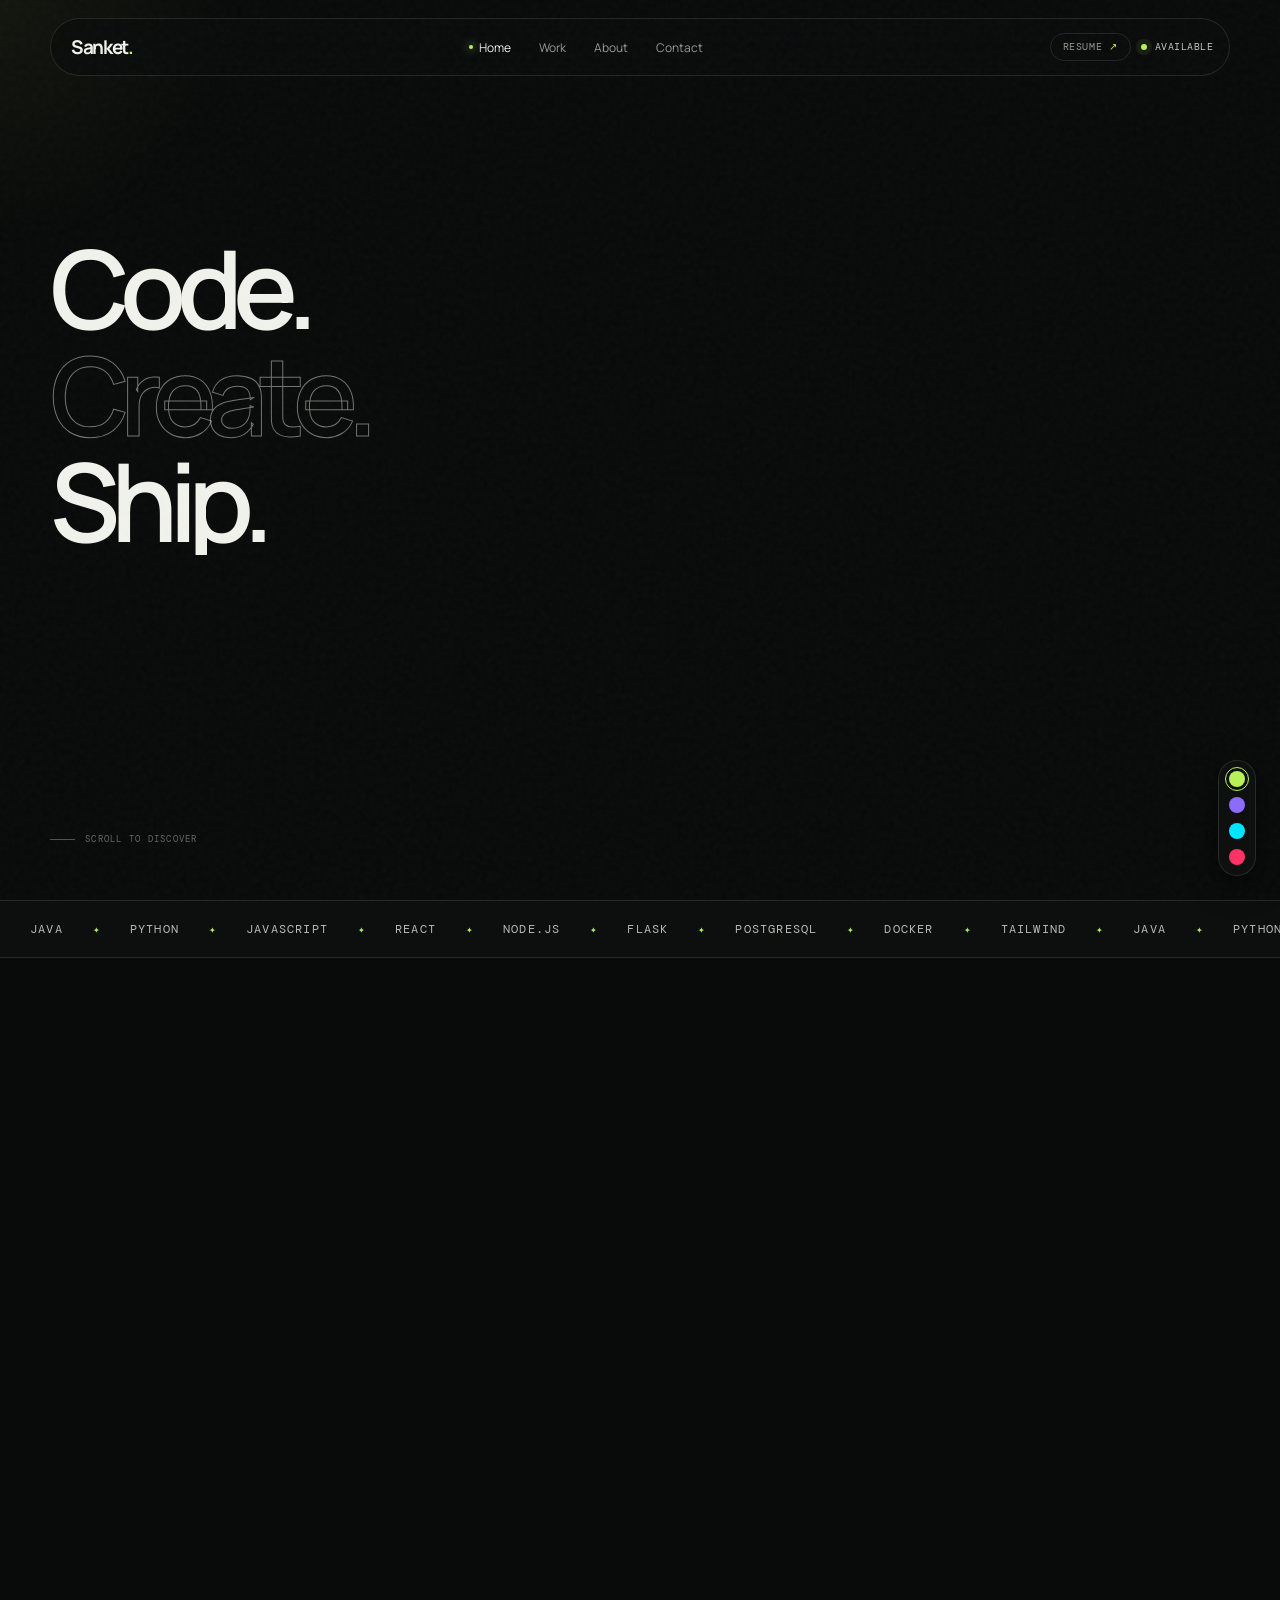
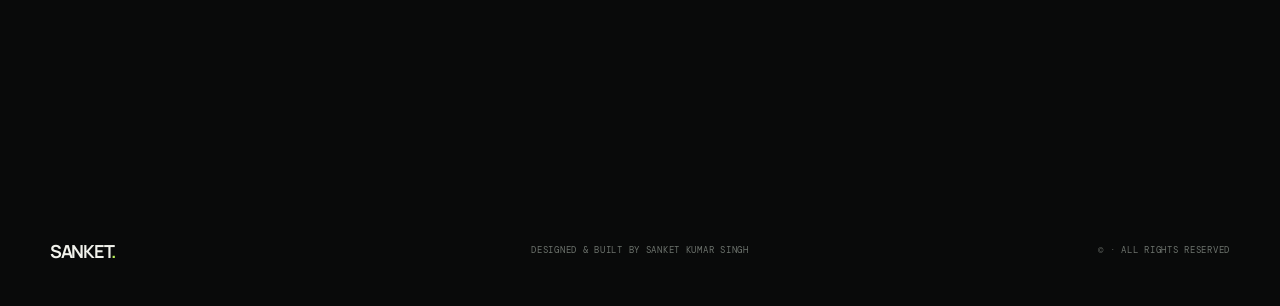
==== commit 9acd32e0: "Update project showcase cards" ====
--- a/index.html
+++ b/index.html
@@ -122,35 +122,65 @@
       <section class="work section" id="work">
         <div class="section-heading reveal">
           <div><span class="eyebrow">02 / Selected work</span><h2>Built with intent.<br /><em>Engineered to work.</em></h2></div>
-          <p>Four projects across machine learning, cybersecurity, real-time microservices and carpooling platforms.</p>
+          <p>Five projects across full-stack products, machine learning, real-time systems and developer tooling.</p>
         </div>
 
         <div class="projects">
           <article class="project-card project-featured reveal">
-            <div class="project-visual visual-fifa" aria-label="Abstract data visualization for FIFAVal">
-              <div class="visual-top"><span>FIFAVal / ML Platform</span><span>MODEL GB.01</span></div>
+            <div class="project-visual visual-dailypool" aria-label="Route matching mockup for DailyPool">
+              <div class="visual-top"><span>DAILYPOOL / BLR</span><span>LIVE NOW</span></div>
+              <div class="route-map">
+                <span class="route-point driver">Driver</span>
+                <span class="route-point rider">Rider</span>
+                <svg viewBox="0 0 520 250" aria-hidden="true" preserveAspectRatio="none">
+                  <path class="route-line route-a" d="M65 178 C145 78, 275 228, 455 72" />
+                  <path class="route-line route-b" d="M70 188 C165 130, 270 118, 455 82" />
+                  <path class="route-line route-c" d="M72 168 C180 215, 305 42, 448 94" />
+                </svg>
+              </div>
+              <div class="match-panel"><small>MATCHED</small><strong>94%</strong><span>AI ROUTE SYNC</span></div>
+            </div>
+            <div class="project-info">
+              <div><span class="project-number">01</span><a class="status" href="https://daily-pool-client.vercel.app/login" target="_blank" rel="noreferrer">Live now ↗</a></div>
+              <h3><a href="https://github.com/SanketK8705/DailyPool" target="_blank" rel="noreferrer" class="project-title-link">DailyPool ↗</a></h3>
+              <p>Full-stack carpooling platform for Bengaluru commuters with AI-driven route matching via Groq, real-time ride tracking over Socket.io, and one-tap UPI fare-split payments.</p>
+              <ul class="tags"><li>React.js (Vite)</li><li>Tailwind CSS</li><li>Node.js</li><li>Express.js</li><li>MongoDB</li><li>Socket.io</li><li>Google Maps API</li><li>Groq AI</li></ul>
+            </div>
+          </article>
+
+          <article class="project-card reveal">
+            <div class="project-visual visual-rate">
+              <div class="visual-top"><span>REDIS LUA ENGINE</span><span>ATOMIC OPS</span></div>
+              <div class="bucket-core">
+                <div class="bucket-bars"><i></i><i></i><i></i><i></i></div>
+                <span>TOKEN<br />BUCKET</span>
+              </div>
+              <div class="rate-stats">
+                <strong>500+ REQ/S</strong>
+                <span>p99: 5ms</span>
+                <span>0% error rate</span>
+                <span>8,900 req tested</span>
+              </div>
+            </div>
+            <div class="project-info">
+              <div><span class="project-number">02</span><a class="status" href="https://rate-limiter-service-n1dk.onrender.com/" target="_blank" rel="noreferrer">Live now ↗</a></div>
+              <h3><a href="https://github.com/SanketK8705/Rate-limiter" target="_blank" rel="noreferrer" class="project-title-link">Rate Limiter<br />Microservice ↗</a></h3>
+              <p>Stateless rate-limiting microservice (Token Bucket + Sliding Window) using atomic Redis Lua scripts to eliminate race conditions — load-tested at 500+ req/sec with 0% errors and p99 latency of 5ms.</p>
+              <ul class="tags"><li>Node.js</li><li>Express.js</li><li>Redis</li><li>Lua</li><li>Socket.io</li><li>React (Vite)</li><li>Artillery</li></ul>
+            </div>
+          </article>
+
+          <article class="project-card reveal">
+            <div class="project-visual visual-fifa" aria-label="Abstract data visualization for FIFAVal ML Player Valuation Platform">
+              <div class="visual-top"><span>FIFAVAL / ML LAB</span><span>99.17% R²</span></div>
               <div class="football-map"><span class="player-dot p1"></span><span class="player-dot p2"></span><span class="player-dot p3"></span><span class="player-dot p4"></span><span class="player-dot p5"></span><span class="player-dot p6"></span><div class="field-circle"></div></div>
-              <div class="value-panel"><small>VALUATION ACCURACY</small><strong>99.17% R²</strong><div class="mini-bars"><i></i><i></i><i></i><i></i><i></i></div></div>
-            </div>
-            <div class="project-info">
-              <div><span class="project-number">01</span><span class="status">Live Now</span></div>
-              <h3><a href="https://fifa-transfer-predictor-frontend.vercel.app/" target="_blank" rel="noreferrer" class="project-title-link">FIFAVal – ML Player Valuation Platform ↗</a></h3>
+              <div class="value-panel"><small>PREDICTED VALUE</small><strong>€84.5M</strong><div class="mini-bars"><i></i><i></i><i></i><i></i><i></i></div></div>
+            </div>
+            <div class="project-info">
+              <div><span class="project-number">03</span><a class="status" href="https://fifa-transfer-predictor-frontend.vercel.app/" target="_blank" rel="noreferrer">Live now ↗</a></div>
+              <h3><a href="https://github.com/SanketK8705/Fifa-transfer-predictor" target="_blank" rel="noreferrer" class="project-title-link">FIFAVal – ML Player<br />Valuation Platform ↗</a></h3>
               <p>ML-powered player valuation platform trained on 18,000+ FIFA records (Gradient Boosting Regressor, 99.17% R²) with a hybrid RAG scouting assistant powered by Gemini API and PCA-based analytics.</p>
-              <ul class="tags">
-                <li>React.js (Vite)</li>
-                <li>Flask</li>
-                <li>Scikit-learn</li>
-                <li>Pandas</li>
-                <li>NumPy</li>
-                <li>SQLAlchemy (SQLite)</li>
-                <li>Recharts</li>
-                <li>GSAP</li>
-                <li>Gemini API</li>
-              </ul>
-              <div class="project-links">
-                <a href="https://github.com/SanketK8705/Fifa-transfer-predictor" target="_blank" rel="noreferrer" class="project-link-btn">Code ↗</a>
-                <a href="https://fifa-transfer-predictor-frontend.vercel.app/" target="_blank" rel="noreferrer" class="project-link-btn">Live Demo ↗</a>
-              </div>
+              <ul class="tags"><li>React.js (Vite)</li><li>Flask</li><li>Scikit-learn</li><li>Pandas</li><li>NumPy</li><li>SQLAlchemy (SQLite)</li><li>Recharts</li><li>GSAP</li><li>Gemini API</li></ul>
             </div>
           </article>
 
@@ -161,82 +191,25 @@
               <div class="threat-log"><span>LIVE EVENTS</span><code>[ALERT] brute_force</code><code>[BLOCK] 192.168.1.24</code><code>[SAFE] channel isolated</code></div>
             </div>
             <div class="project-info">
-              <div><span class="project-number">02</span><span class="status">Deployment soon</span></div>
+              <div><span class="project-number">04</span><span class="status">Deployment soon</span></div>
               <h3><a href="https://github.com/SanketK8705" target="_blank" rel="noreferrer" class="project-title-link">LinuxWatch ↗</a></h3>
               <p>A real-time intrusion detection system with 16 custom security rules, JWT authentication, user-isolated alert channels via PostgreSQL and Socket.io, plus live attack analytics.</p>
               <ul class="tags"><li>React</li><li>Node.js</li><li>PostgreSQL</li><li>Socket.io</li></ul>
-              <div class="project-links">
-                <a href="https://github.com/SanketK8705" target="_blank" rel="noreferrer" class="project-link-btn">Code ↗</a>
-              </div>
             </div>
           </article>
 
           <article class="project-card reveal">
-            <div class="project-visual visual-dailypool" aria-label="Abstract carpooling visualization for DailyPool">
-              <div class="map-grid">
-                <div class="map-path"></div>
-                <span class="map-dot d1"></span>
-                <span class="map-dot d2"></span>
-                <div class="route-pulse"></div>
-              </div>
-              <div class="ride-panel">
-                <small>ROUTE MATCHING (Groq)</small>
-                <strong>Bengaluru</strong>
-                <span class="ride-status">MATCHED 94%</span>
-              </div>
-            </div>
-            <div class="project-info">
-              <div><span class="project-number">03</span><span class="status">Live Now</span></div>
-              <h3><a href="https://daily-pool-client.vercel.app/login" target="_blank" rel="noreferrer" class="project-title-link">DailyPool ↗</a></h3>
-              <p>Full-stack carpooling platform for Bengaluru commuters with AI-driven route matching via Groq, real-time ride tracking over Socket.io, and one-tap UPI fare-split payments.</p>
-              <ul class="tags">
-                <li>React.js (Vite)</li>
-                <li>Tailwind CSS</li>
-                <li>Node.js</li>
-                <li>Express.js</li>
-                <li>MongoDB</li>
-                <li>Socket.io</li>
-                <li>Google Maps API</li>
-                <li>Groq AI</li>
-              </ul>
-              <div class="project-links">
-                <a href="https://github.com/SanketK8705/DailyPool" target="_blank" rel="noreferrer" class="project-link-btn">Code ↗</a>
-                <a href="https://daily-pool-client.vercel.app/login" target="_blank" rel="noreferrer" class="project-link-btn">Live Demo ↗</a>
-              </div>
-            </div>
-          </article>
-
-          <article class="project-card reveal">
-            <div class="project-visual visual-ratelimiter" aria-label="Rate Limiter sliding window visualization">
-              <div class="bucket-container">
-                <div class="token t1"></div>
-                <div class="token t2"></div>
-                <div class="token t3"></div>
-                <div class="bucket-ring"></div>
-              </div>
-              <div class="limiter-stat">
-                <small>REDIS LUA ENGINE</small>
-                <strong>500+ <span class="unit">REQ/S</span></strong>
-                <span class="latency-badge">p99: 5ms</span>
-              </div>
-            </div>
-            <div class="project-info">
-              <div><span class="project-number">04</span><span class="status">Live Now</span></div>
-              <h3><a href="https://rate-limiter-service-n1dk.onrender.com/" target="_blank" rel="noreferrer" class="project-title-link">Rate Limiter Microservice ↗</a></h3>
-              <p>Stateless rate-limiting microservice (Token Bucket + Sliding Window) using atomic Redis Lua scripts to eliminate race conditions — load-tested at 500+ req/sec with 0% errors and p99 latency of 5ms.</p>
-              <ul class="tags">
-                <li>Node.js</li>
-                <li>Express.js</li>
-                <li>Redis</li>
-                <li>Lua</li>
-                <li>Socket.io</li>
-                <li>React (Vite)</li>
-                <li>Artillery</li>
-              </ul>
-              <div class="project-links">
-                <a href="https://github.com/SanketK8705/Rate-limiter" target="_blank" rel="noreferrer" class="project-link-btn">Code ↗</a>
-                <a href="https://rate-limiter-service-n1dk.onrender.com/" target="_blank" rel="noreferrer" class="project-link-btn">Live Demo ↗</a>
-              </div>
+            <div class="project-visual visual-portfolio">
+              <div class="visual-top"><span>PORTFOLIO / WEBGL</span><span>VANILLA JS</span></div>
+              <div class="shader-orb"><span></span></div>
+              <div class="portfolio-lines"><i></i><i></i><i></i><i></i></div>
+              <div class="portfolio-chip">CUSTOM SHADER HERO</div>
+            </div>
+            <div class="project-info">
+              <div><span class="project-number">05</span><a class="status" href="https://sanketkumar.vercel.app/" target="_blank" rel="noreferrer">Live now ↗</a></div>
+              <h3><a href="https://github.com/SanketK8705/portfolio" target="_blank" rel="noreferrer" class="project-title-link">Portfolio Website ↗</a></h3>
+              <p>Personal portfolio built with vanilla JS, custom WebGL shader hero section, dark minimalist design system, and animated data-driven sections (capabilities, LeetCode stats, project showcase).</p>
+              <ul class="tags"><li>HTML5</li><li>CSS3</li><li>JavaScript</li><li>WebGL/Shaders</li></ul>
             </div>
           </article>
         </div>
@@ -254,14 +227,14 @@
       <section class="leetcode section" id="leetcode">
         <div class="section-heading reveal">
           <div><span class="eyebrow">04 / Problem solving</span><h2>Built in public.<br /><em>One problem at a time.</em></h2></div>
-          <p>Consistent practice in data structures and algorithms—<span id="lc-total-intro">137</span> problems solved and counting.</p>
+          <p>Consistent practice in data structures and algorithms—137 problems solved and counting.</p>
         </div>
         <div class="stat-grid reveal">
-          <div><span>Total solved</span><p class="stat-value" id="lc-total">137</p></div>
-          <div><span>Easy</span><p class="stat-value" id="lc-easy">69</p></div>
-          <div><span>Medium</span><p class="stat-value" id="lc-medium">59</p></div>
-          <div><span>Hard</span><p class="stat-value" id="lc-hard">9</p></div>
-          <div><span>Active days</span><p class="stat-value" id="lc-active">101</p><small class="stat-note" id="lc-streak">Max streak · 20 days</small></div>
+          <div><span>Total solved</span><p class="stat-value">137</p></div>
+          <div><span>Easy</span><p class="stat-value">69</p></div>
+          <div><span>Medium</span><p class="stat-value">59</p></div>
+          <div><span>Hard</span><p class="stat-value">9</p></div>
+          <div><span>Active days</span><p class="stat-value">101</p><small class="stat-note">Max streak · 20 days</small></div>
           <div class="stat-link"><span>Profile</span><p><a href="https://leetcode.com/u/sanket_kumar_singh/" target="_blank" rel="noreferrer">View on LeetCode ↗</a></p><small class="stat-note">Top · DP · Divide & Conquer · Backtracking</small></div>
         </div>
       </section>
@@ -392,6 +365,6 @@
       <button class="theme-btn" data-theme="red" style="--btn-color: #ff3366;" aria-label="Red theme"></button>
     </div>
 
-    <script type="module" src="script.js"></script>
+    <script src="script.js"></script>
   </body>
 </html>
--- a/styles.css
+++ b/styles.css
@@ -116,14 +116,41 @@
 .project-featured .project-info { padding-bottom: 3px; }
 .project-info > div { display: flex; justify-content: space-between; align-items: center; }
 .project-number { color: var(--accent); font: 400 10px/1 "DM Mono", monospace; }
-.status { color: #727872; font: 400 9px/1 "DM Mono", monospace; text-transform: uppercase; letter-spacing: .08em; }
+.status { color: #727872; font: 400 9px/1 "DM Mono", monospace; text-transform: uppercase; letter-spacing: .08em; transition: color .25s; }
 .status::before { content:""; display:inline-block; width:5px; height:5px; margin-right:7px; border-radius:50%; background:#e8b84d; }
+a.status:hover { color: var(--accent); }
+a.status::before { background: var(--accent); box-shadow: 0 0 8px rgba(var(--accent-rgb),.45); }
 .project-info h3 { margin: 18px 0 13px; font-size: clamp(28px,3vw,40px); line-height: 1.05; letter-spacing: -.045em; font-weight: 500; }
 .project-title-link { transition: color .25s ease; }
 .project-title-link:hover { color: var(--accent); }
 .project-info p { max-width: 530px; color: var(--muted); font-size: 13px; line-height: 1.7; }
 .tags { display: flex; flex-wrap: wrap; gap: 7px; padding: 12px 0 0; margin: 0; list-style: none; }
 .tags li { padding: 7px 9px; color: #969b96; border: 1px solid var(--line); border-radius: 2px; font: 400 9px/1 "DM Mono", monospace; text-transform: uppercase; }
+.visual-dailypool { background: radial-gradient(circle at 20% 30%, rgba(var(--accent-rgb),.11), transparent 24%), radial-gradient(circle at 82% 25%, rgba(140,108,255,.11), transparent 25%), linear-gradient(145deg,#111514,#080909); }
+.route-map { position: absolute; inset: 82px 34px 42px; border: 1px solid rgba(var(--accent-rgb),.16); background: linear-gradient(rgba(255,255,255,.035) 1px,transparent 1px), linear-gradient(90deg,rgba(255,255,255,.035) 1px,transparent 1px); background-size: 34px 34px; }
+.route-map svg { position: absolute; inset: 12px; width: calc(100% - 24px); height: calc(100% - 24px); }
+.route-line { fill: none; stroke: var(--accent); stroke-width: 2; stroke-dasharray: 10 12; opacity: .55; animation: route-flow 5.2s linear infinite; }
+.route-b { stroke: #8c6cff; animation-delay: -1.2s; opacity: .42; }
+.route-c { stroke: #f1f2ec; animation-delay: -2.4s; opacity: .24; }
+.route-point { position: absolute; z-index: 2; display: inline-flex; align-items: center; gap: 7px; color: var(--text); font: 400 9px/1 "DM Mono", monospace; text-transform: uppercase; letter-spacing: .1em; }
+.route-point::before { content: ""; width: 10px; height: 10px; border-radius: 50%; background: var(--accent); box-shadow: 0 0 18px rgba(var(--accent-rgb),.75); }
+.route-point.driver { left: 42px; bottom: 34px; }
+.route-point.rider { right: 42px; top: 30px; }
+.route-point.rider::before { background: #8c6cff; box-shadow: 0 0 18px rgba(140,108,255,.75); }
+.match-panel { position: absolute; right: 38px; bottom: 35px; width: 180px; padding: 18px; border: 1px solid var(--line); background: rgba(9,10,10,.72); backdrop-filter: blur(10px); }
+.match-panel small,.match-panel span { color: #858b85; font: 400 9px/1 "DM Mono",monospace; letter-spacing: .13em; }
+.match-panel strong { display: block; margin: 10px 0 12px; color: var(--accent); font-size: 46px; line-height: 1; letter-spacing: -.07em; font-weight: 500; }
+.match-panel span { display: block; color: var(--text); }
+.visual-rate { background: radial-gradient(circle at 50% 45%,rgba(var(--accent-rgb),.12),transparent 36%), linear-gradient(145deg,#121317,#080909); }
+.bucket-core { position: absolute; left: 42px; top: 78px; width: 154px; height: 190px; display: grid; place-items: center; border: 1px solid rgba(var(--accent-rgb),.25); border-radius: 4px 4px 32px 32px; overflow: hidden; }
+.bucket-core::before { content: ""; position: absolute; inset: 22px 32px; border: 1px dashed rgba(var(--accent-rgb),.22); border-radius: inherit; }
+.bucket-core span { position: relative; z-index: 2; color: var(--text); text-align: center; font: 500 12px/1.35 "DM Mono", monospace; letter-spacing: .12em; }
+.bucket-bars { position: absolute; inset: auto 0 0; height: 62%; display: grid; grid-template-columns: repeat(4,1fr); gap: 5px; padding: 0 16px 18px; align-items: end; }
+.bucket-bars i { display: block; height: 48%; background: rgba(var(--accent-rgb),.18); border-top: 1px solid var(--accent); animation: token-pulse 1.8s ease-in-out infinite; }
+.bucket-bars i:nth-child(2){ height: 72%; animation-delay: .15s; }.bucket-bars i:nth-child(3){ height: 55%; animation-delay: .3s; }.bucket-bars i:nth-child(4){ height: 84%; animation-delay: .45s; }
+.rate-stats { position: absolute; right: 24px; bottom: 25px; left: 222px; display: flex; flex-wrap: wrap; gap: 8px; align-items: center; }
+.rate-stats strong,.rate-stats span { padding: 9px 10px; border: 1px solid var(--line); border-radius: 3px; background: rgba(9,10,10,.66); color: var(--text); font: 400 9px/1 "DM Mono", monospace; text-transform: uppercase; letter-spacing: .08em; }
+.rate-stats strong { color: var(--accent); border-color: rgba(var(--accent-rgb),.35); }
 .visual-linux { background:linear-gradient(145deg,#121317,#080909); }
 .terminal-bar { height:42px; padding:0 16px; display:flex; align-items:center; gap:6px; border-bottom:1px solid var(--line); }
 .terminal-bar span { width:6px;height:6px;border-radius:50%;background:#353a38; }.terminal-bar span:first-child{background:#7e5aff}
@@ -133,193 +160,14 @@
 .radar-sweep{position:absolute;inset:0;border-radius:50%;background:conic-gradient(from 0deg,transparent 0 78%,rgba(140,108,255,.22));animation:spin 4s linear infinite}
 .threat{position:absolute;width:6px;height:6px;border-radius:50%;background:#e46565;box-shadow:0 0 12px #e46565}.t1{top:28%;left:30%}.t2{top:58%;left:74%}.t3{top:75%;left:42%}
 .threat-log{position:absolute;top:88px;right:25px;width:43%;display:flex;flex-direction:column;gap:13px}.threat-log span{color:#8172bf;font:400 8px/1 "DM Mono",monospace;letter-spacing:.13em}.threat-log code{color:#747b76;font:400 9px/1.2 "DM Mono",monospace;padding-bottom:10px;border-bottom:1px solid var(--line)}
-/* DailyPool Visuals */
-.visual-dailypool {
-  background: radial-gradient(circle at 20% 70%, rgba(var(--accent-rgb), 0.1), transparent 35%), linear-gradient(135deg, #101514, #080a0a);
-  position: relative;
-}
-.map-grid {
-  position: absolute;
-  inset: 40px;
-  border: 1px solid var(--line);
-  background: 
-    linear-gradient(rgba(255, 255, 255, 0.02) 1px, transparent 1px),
-    linear-gradient(90deg, rgba(255, 255, 255, 0.02) 1px, transparent 1px);
-  background-size: 20px 20px;
-  border-radius: 4px;
-}
-.map-path {
-  position: absolute;
-  top: 30%;
-  left: 20%;
-  width: 60%;
-  height: 40%;
-  border-left: 2px dashed rgba(var(--accent-rgb), 0.25);
-  border-bottom: 2px dashed rgba(var(--accent-rgb), 0.25);
-}
-.map-dot {
-  position: absolute;
-  width: 6px;
-  height: 6px;
-  border-radius: 50%;
-  background: var(--text);
-}
-.map-dot.d1 {
-  top: 30%;
-  left: 20%;
-  background: var(--accent);
-  box-shadow: 0 0 10px var(--accent);
-}
-.map-dot.d2 {
-  top: 70%;
-  left: 80%;
-  background: var(--purple);
-  box-shadow: 0 0 10px var(--purple);
-}
-.route-pulse {
-  position: absolute;
-  top: 30%;
-  left: 20%;
-  width: 8px;
-  height: 8px;
-  background: var(--accent);
-  border-radius: 50%;
-  transform: translate(-50%, -50%);
-  animation: move-dot 4s infinite linear;
-}
-@keyframes move-dot {
-  0% { top: 30%; left: 20%; }
-  50% { top: 70%; left: 20%; }
-  100% { top: 70%; left: 80%; }
-}
-.ride-panel {
-  position: absolute;
-  right: 24px;
-  top: 24px;
-  text-align: right;
-}
-.ride-panel small {
-  color: #858b85;
-  font: 400 8px/1 "DM Mono", monospace;
-  letter-spacing: .12em;
-  display: block;
-}
-.ride-panel strong {
-  display: block;
-  font-size: 20px;
-  font-weight: 600;
-  margin: 6px 0;
-  letter-spacing: -.02em;
-}
-.ride-status {
-  display: inline-block;
-  font: 400 8px/1 "DM Mono", monospace;
-  color: var(--accent);
-  background: rgba(var(--accent-rgb), 0.1);
-  padding: 4px 6px;
-  border-radius: 2px;
-}
-
-/* Rate Limiter Visuals */
-.visual-ratelimiter {
-  background: radial-gradient(circle at 80% 30%, rgba(140, 108, 255, 0.1), transparent 40%), linear-gradient(135deg, #121015, #080a0a);
-  position: relative;
-}
-.bucket-container {
-  position: absolute;
-  left: 35px;
-  top: 50%;
-  transform: translateY(-50%);
-  width: 120px;
-  height: 120px;
-  border: 1px solid var(--line);
-  border-radius: 8px;
-  display: flex;
-  flex-direction: column;
-  justify-content: center;
-  align-items: center;
-  gap: 12px;
-  background: rgba(255,255,255, 0.01);
-}
-.bucket-ring {
-  position: absolute;
-  width: 90px;
-  height: 90px;
-  border: 1px dashed rgba(140, 108, 255, 0.25);
-  border-radius: 50%;
-  animation: spin 30s linear infinite;
-}
-.token {
-  width: 60px;
-  height: 10px;
-  background: rgba(var(--accent-rgb), 0.15);
-  border: 1px solid var(--accent);
-  border-radius: 4px;
-  box-shadow: 0 0 8px rgba(var(--accent-rgb), 0.2);
-  animation: fill-token 3s infinite ease-in-out;
-}
-.token.t1 { animation-delay: 0s; }
-.token.t2 { animation-delay: 0.5s; }
-.token.t3 { animation-delay: 1s; }
-@keyframes fill-token {
-  0%, 100% { opacity: 0.3; transform: scaleX(0.9); }
-  50% { opacity: 1; transform: scaleX(1); }
-}
-.limiter-stat {
-  position: absolute;
-  right: 35px;
-  top: 50%;
-  transform: translateY(-50%);
-  width: 45%;
-}
-.limiter-stat small {
-  color: #858b85;
-  font: 400 8px/1 "DM Mono", monospace;
-  letter-spacing: .12em;
-  display: block;
-}
-.limiter-stat strong {
-  display: block;
-  font-size: 32px;
-  font-weight: 500;
-  letter-spacing: -.05em;
-  margin: 8px 0;
-}
-.limiter-stat strong .unit {
-  font-size: 14px;
-  font-weight: 400;
-  color: var(--muted);
-}
-.latency-badge {
-  display: inline-block;
-  font: 400 8px/1 "DM Mono", monospace;
-  color: #8c6cff;
-  border: 1px solid rgba(140, 108, 255, 0.3);
-  padding: 4px 6px;
-  border-radius: 20px;
-}
-
-/* Project Links */
-.project-links {
-  display: flex;
-  gap: 14px;
-  margin-top: 20px;
-}
-.project-link-btn {
-  font: 400 10px/1 "DM Mono", monospace;
-  text-transform: uppercase;
-  letter-spacing: .08em;
-  color: var(--muted);
-  border: 1px solid var(--line);
-  padding: 6px 12px;
-  border-radius: 20px;
-  transition: color .25s ease, border-color .25s ease, background .25s ease;
-}
-.project-link-btn:hover {
-  color: var(--accent);
-  border-color: var(--accent);
-  background: rgba(var(--accent-rgb), 0.05);
-}
+.visual-portfolio { background: radial-gradient(circle at 52% 48%, rgba(var(--accent-rgb),.14), transparent 32%), radial-gradient(circle at 38% 32%, rgba(255,255,255,.06), transparent 18%), #0b0d0d; }
+.shader-orb { position: absolute; left: 50%; top: 46%; width: 185px; height: 185px; transform: translate(-50%,-50%); border: 1px solid rgba(var(--accent-rgb),.16); border-radius: 50%; display: grid; place-items: center; }
+.shader-orb::before { content: ""; position: absolute; inset: 22px; border: 1px dashed rgba(var(--accent-rgb),.25); border-radius: 50%; animation: spin 18s linear infinite; }
+.shader-orb span { width: 76px; height: 76px; border-radius: 50%; background: radial-gradient(circle at 35% 30%, #f1f2ec, var(--accent) 55%, rgba(var(--accent-rgb),.35)); box-shadow: 0 0 38px rgba(var(--accent-rgb),.18); animation: token-pulse 2.6s ease-in-out infinite; }
+.portfolio-lines { position: absolute; left: 24px; right: 24px; bottom: 30px; display: grid; gap: 9px; }
+.portfolio-lines i { height: 1px; background: linear-gradient(90deg, rgba(var(--accent-rgb),.48), transparent); transform-origin: left; animation: line-scan 3.2s ease-in-out infinite; }
+.portfolio-lines i:nth-child(2){ width: 72%; animation-delay: .2s; }.portfolio-lines i:nth-child(3){ width: 54%; animation-delay: .4s; }.portfolio-lines i:nth-child(4){ width: 38%; animation-delay: .6s; }
+.portfolio-chip { position: absolute; top: 76px; right: 26px; padding: 8px 10px; border: 1px solid rgba(var(--accent-rgb),.25); color: var(--accent); font: 400 8px/1 "DM Mono", monospace; letter-spacing: .12em; }
 
 .capabilities { border-top: 1px solid var(--line); }
 .section-label { display: flex; justify-content: space-between; align-items: center; margin-bottom: 55px; }
@@ -407,6 +255,9 @@
 @keyframes spin { to { transform: rotate(360deg); } }
 @keyframes marquee { to { transform: translateX(-50%); } }
 @keyframes pulse { 50% { box-shadow:0 0 0 8px rgba(var(--accent-rgb),0); } }
+@keyframes route-flow { to { stroke-dashoffset: -88; } }
+@keyframes token-pulse { 50% { opacity: .55; transform: translateY(-4px); } }
+@keyframes line-scan { 50% { transform: scaleX(.42); opacity: .35; } }
 
 @media (max-width: 1024px) {
   .header-resume { display: none; }
@@ -449,7 +300,9 @@
   .contact-heading { font-size: 40px; }
   .projects { display: block; }.project-card{margin-bottom:70px}.project-visual,.project-card:not(.project-featured) .project-visual{height:300px}
   .football-map { inset:64px 28px 120px 28px}.value-panel{left:28px;right:28px;top:auto;bottom:18px;transform:none;width:auto;display:flex;align-items:center;justify-content:space-between}.value-panel strong{font-size:35px;margin:0}.mini-bars{display:none}
-  .radar{width:170px;height:170px;left:22px}.threat-log{right:15px;width:42%}.vault-rings{width:190px;height:190px}
+  .route-map { inset: 68px 22px 70px; }.match-panel{left:22px;right:22px;bottom:18px;width:auto;padding:14px;display:flex;align-items:center;justify-content:space-between}.match-panel strong{font-size:34px;margin:0}.match-panel span{display:none}
+  .bucket-core{left:24px;top:78px;width:128px;height:155px}.rate-stats{left:170px;right:16px;bottom:22px}.rate-stats strong,.rate-stats span{font-size:7px}
+  .radar{width:170px;height:170px;left:22px}.threat-log{right:15px;width:42%}.shader-orb{width:170px;height:170px}
   .capability { padding: 30px 4px; grid-template-columns: 34px 1fr; gap: 18px; }.capability h3{font-size:25px}.capability p{grid-column:2}.cap-icon{display:none}
   .about { display: flex; flex-direction: column; gap: 65px; }.about-photo{width:88%;align-self:flex-end}.about-copy .lead{margin-top:35px}
   .stat-grid,.tool-grid { grid-template-columns: 1fr; }.stat-grid div,.tool-grid div{min-height:125px}.tool-grid p,.stat-value{margin-top:24px}
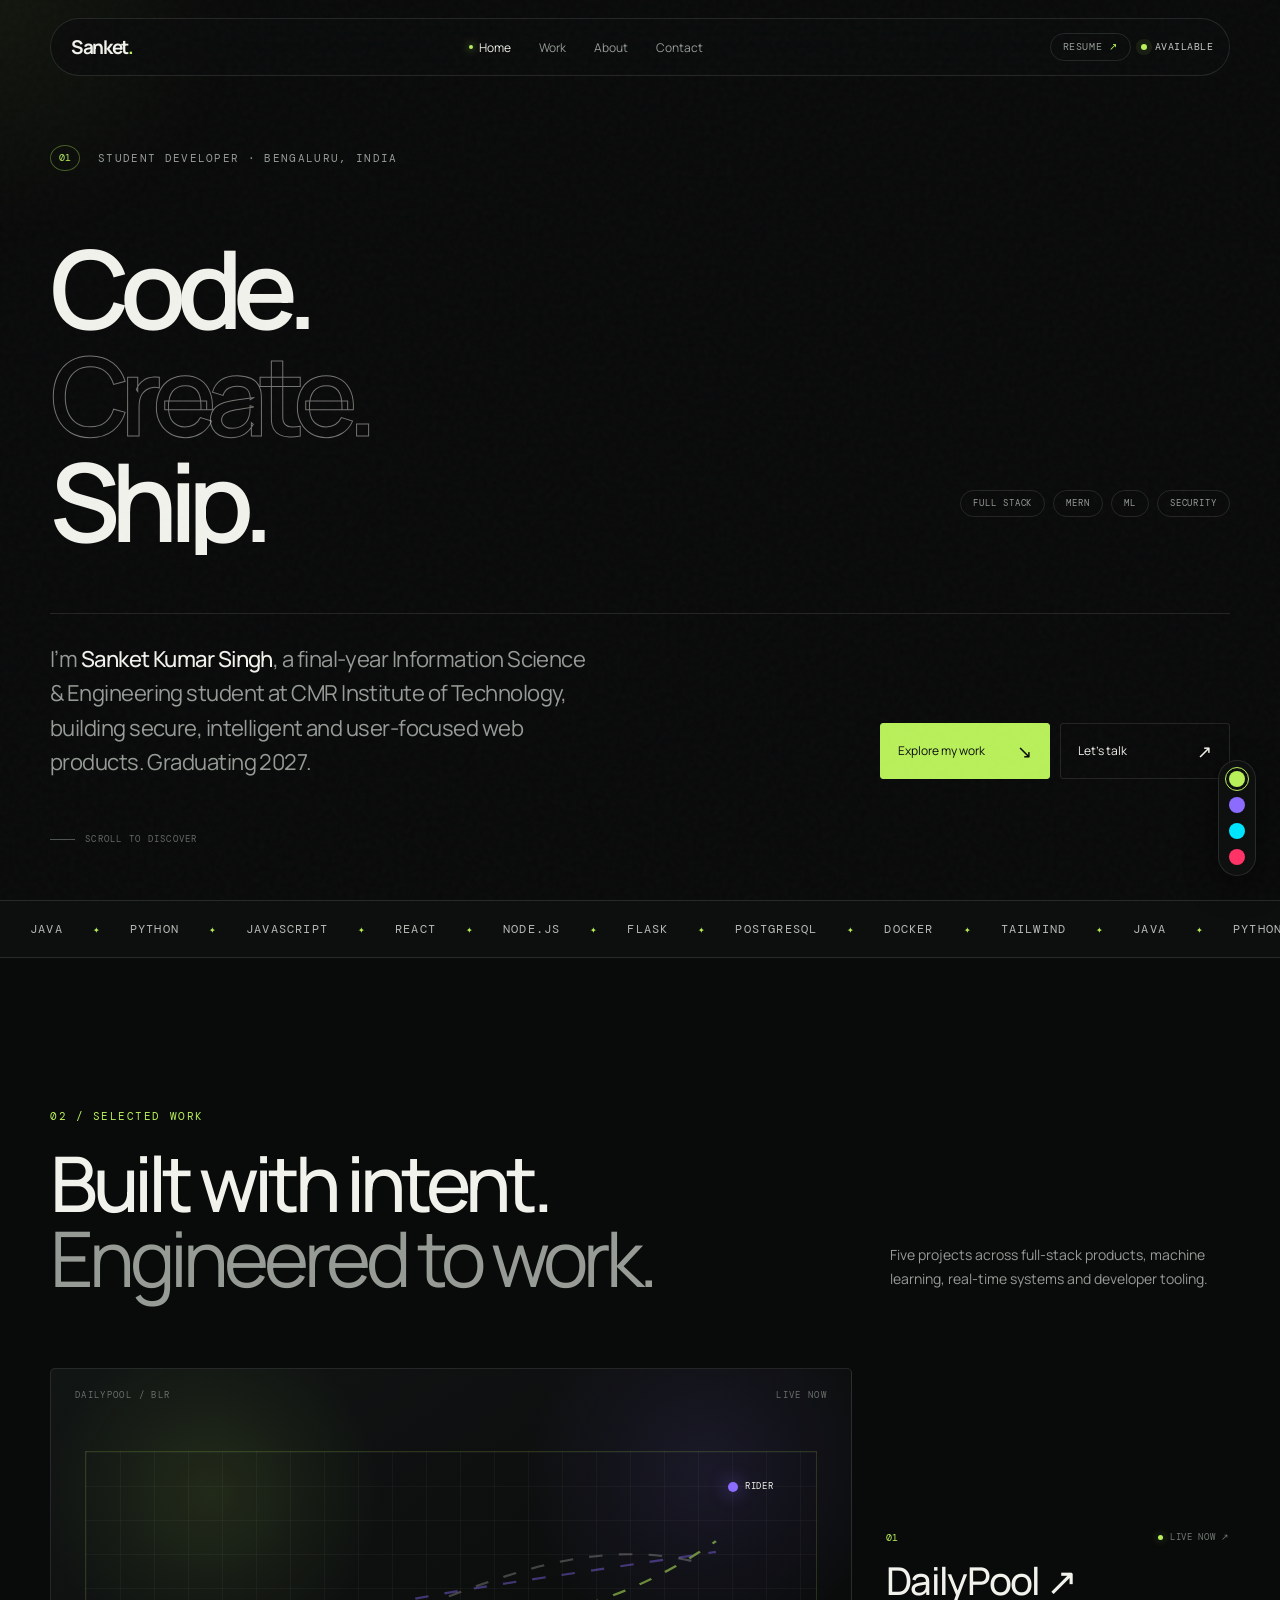
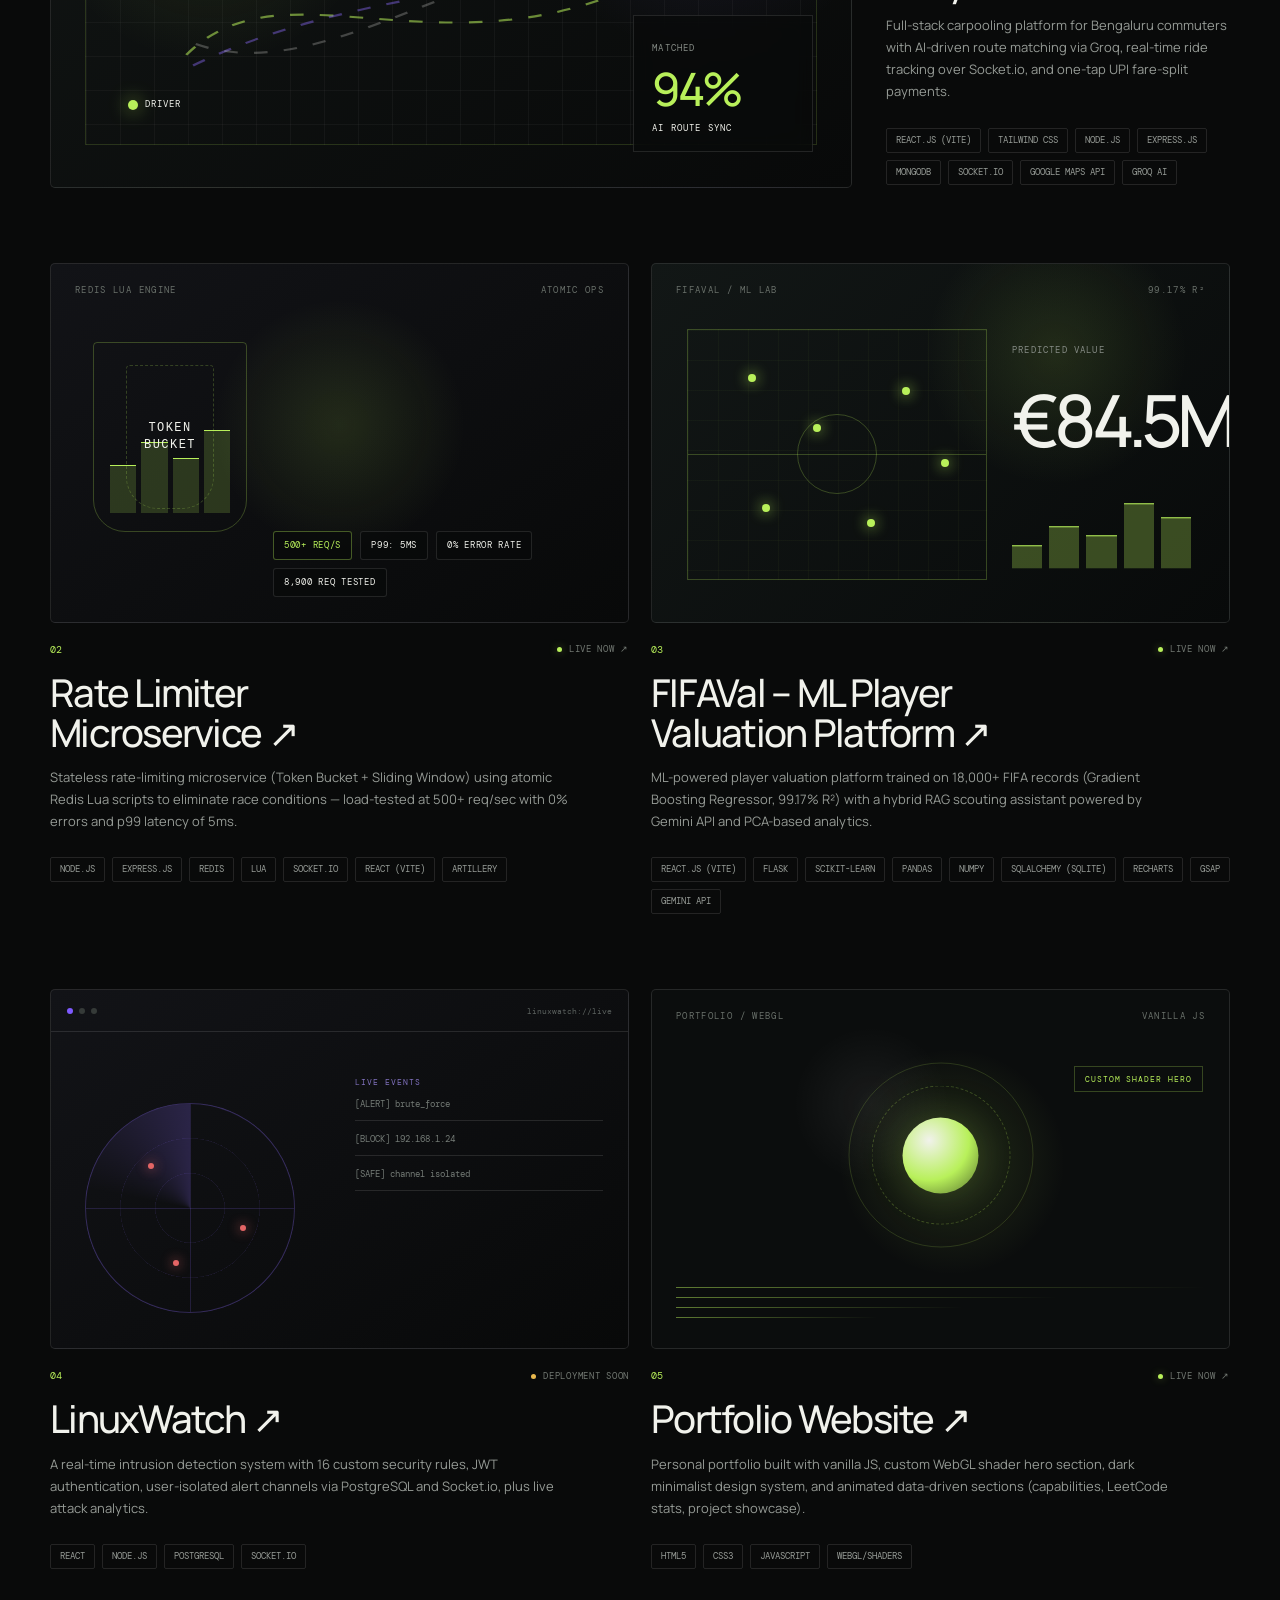
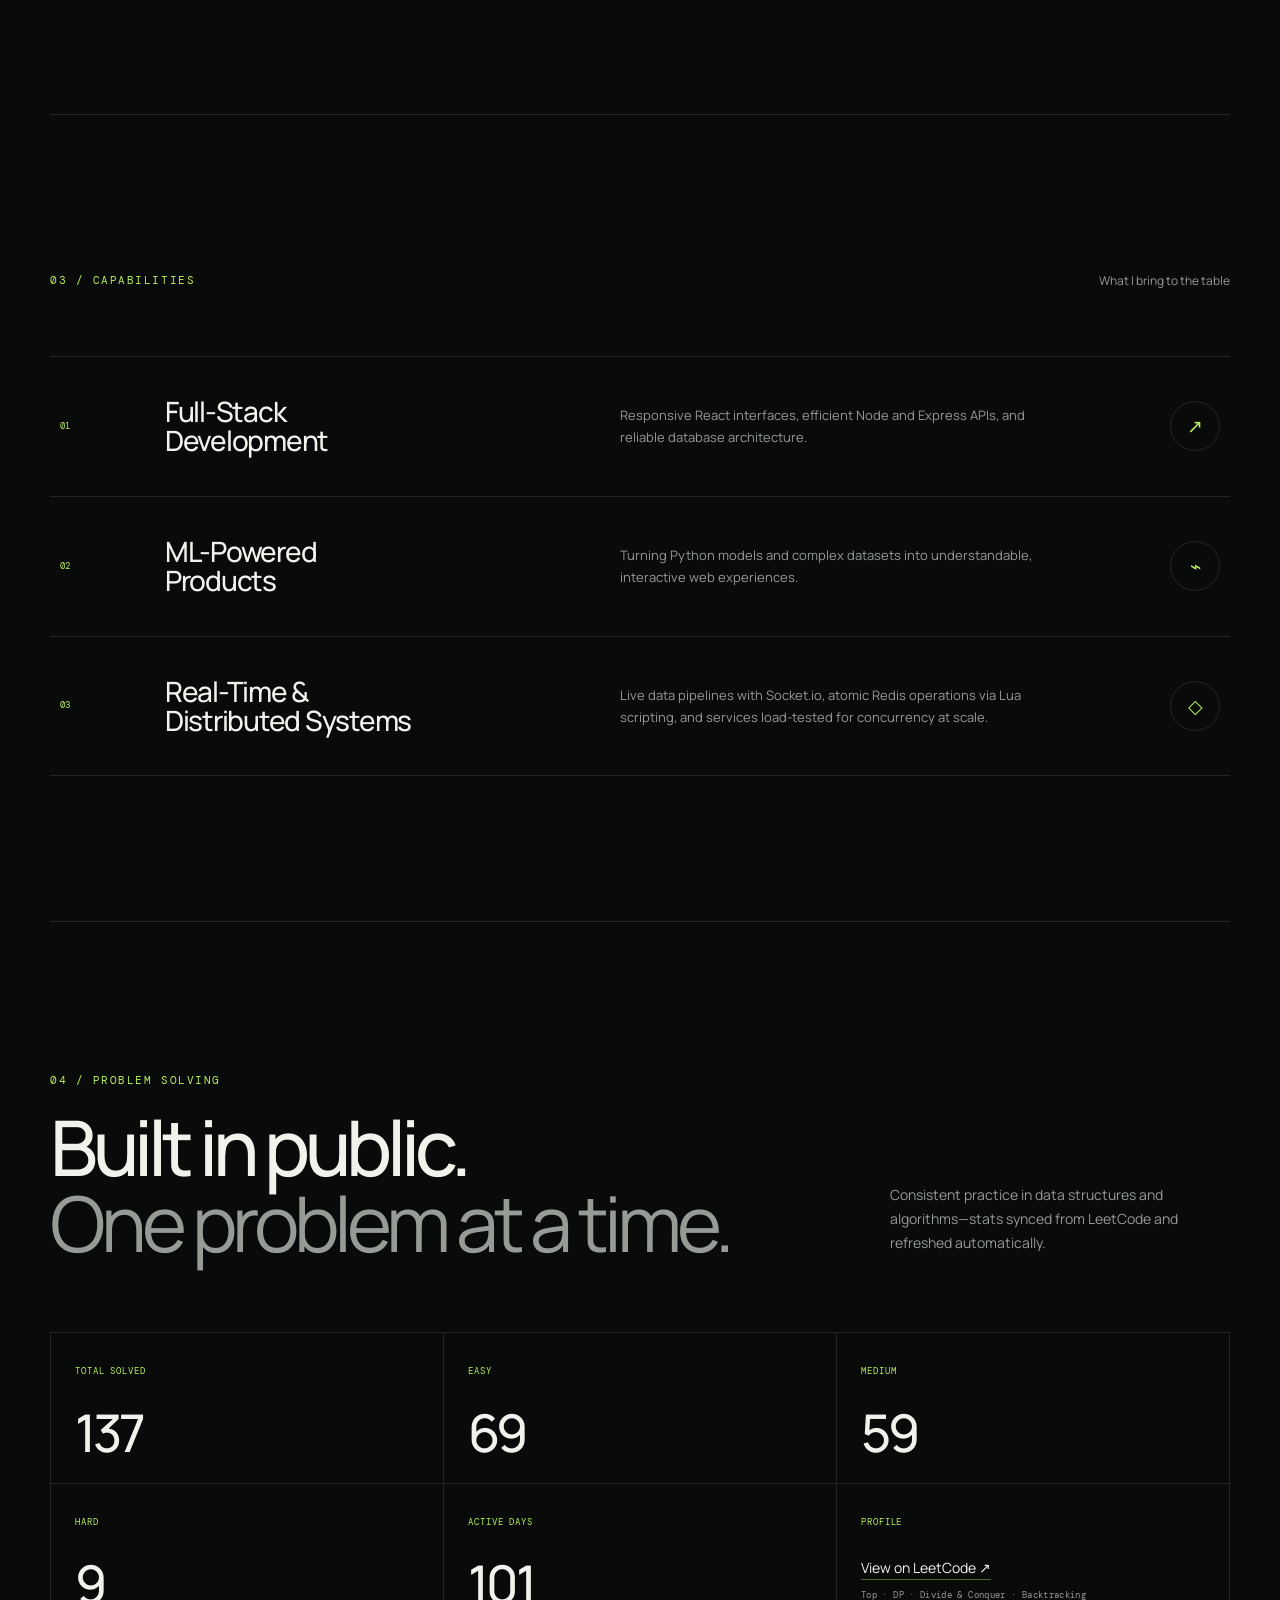
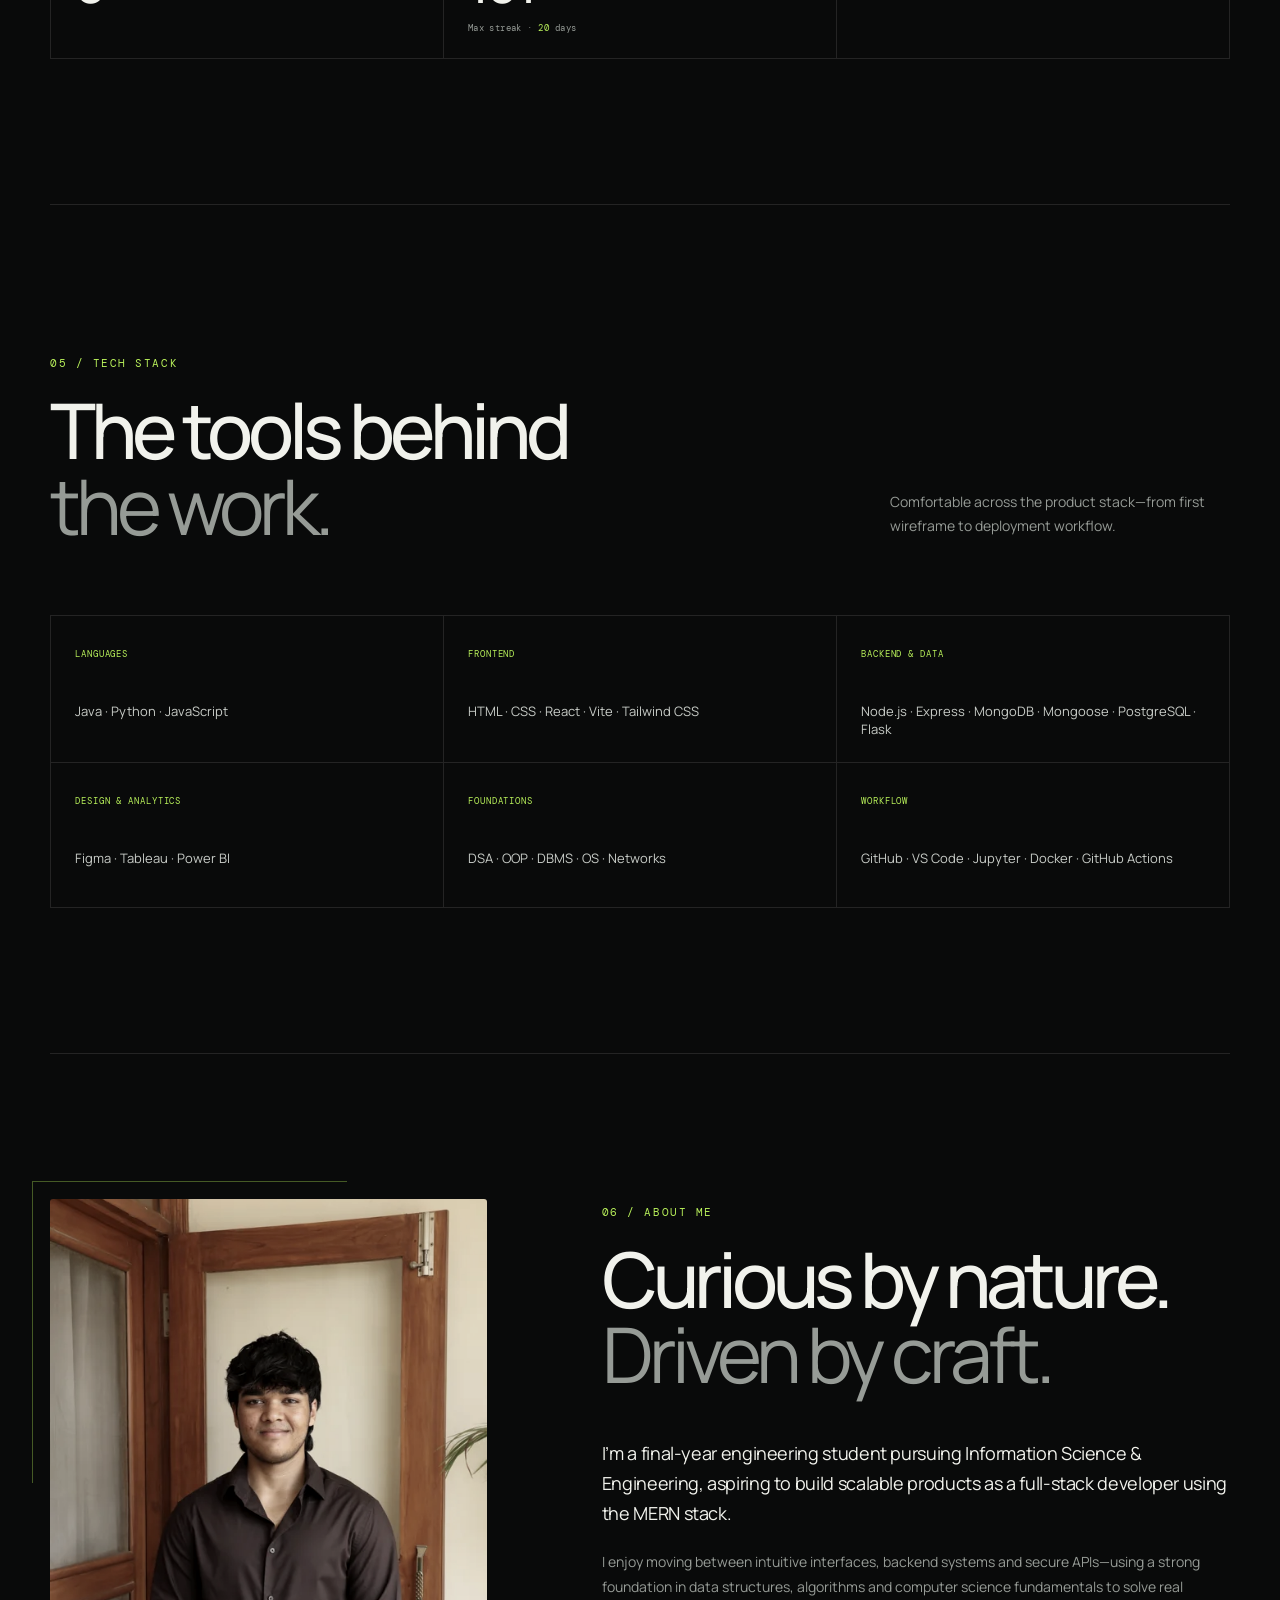
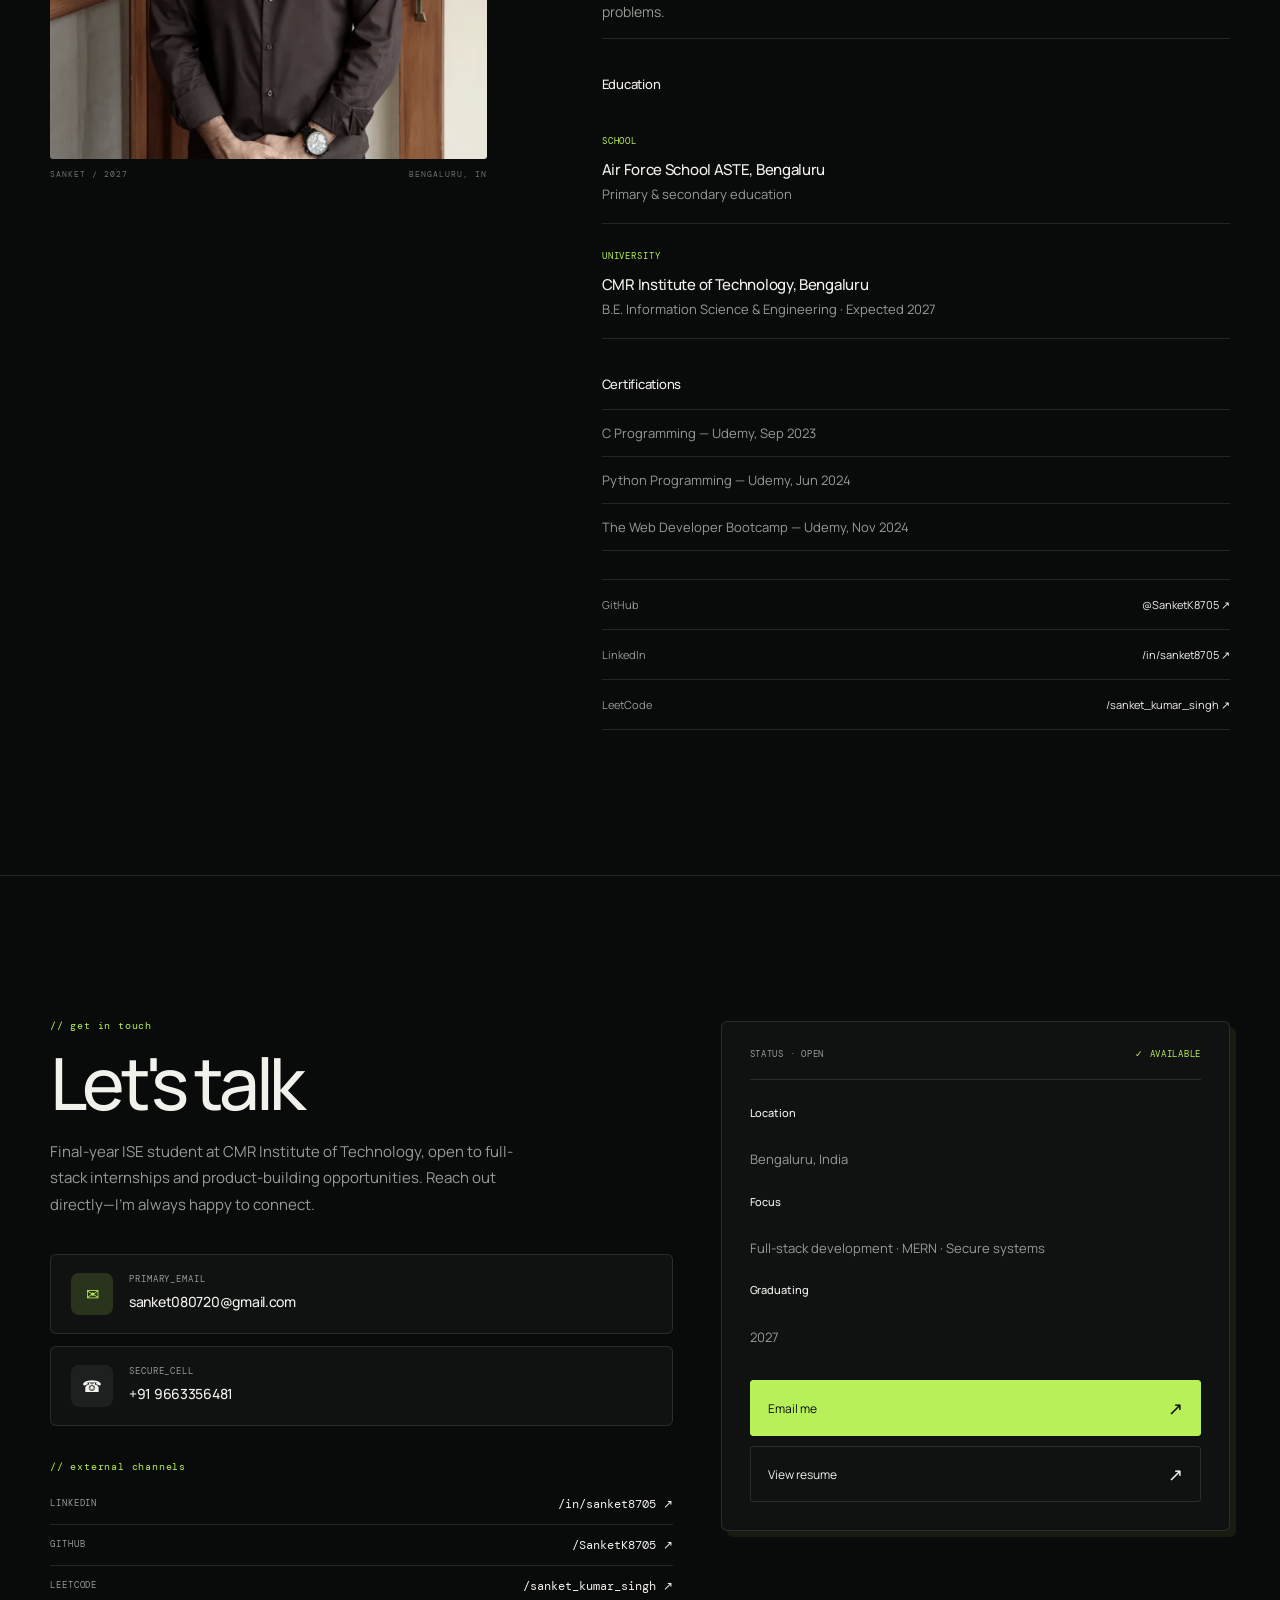
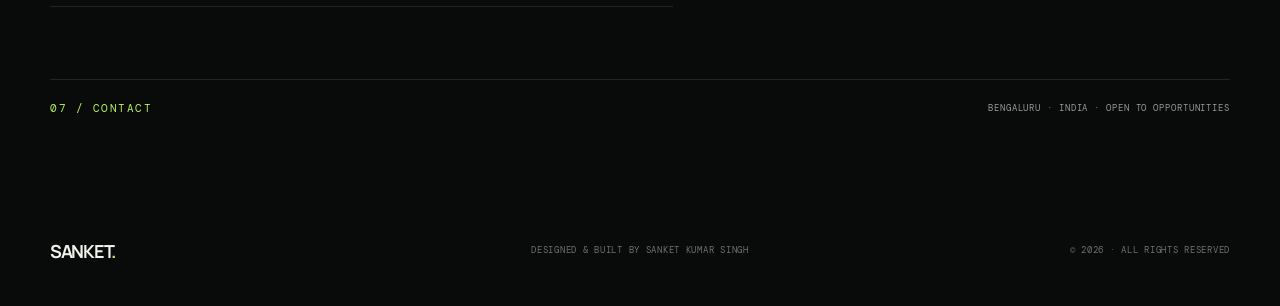
==== commit f27116d7: "Add automated LeetCode stats sync" ====
--- a/index.html
+++ b/index.html
@@ -220,21 +220,21 @@
         <div class="capability-list">
           <article class="capability reveal"><span>01</span><h3>Full-Stack<br />Development</h3><p>Responsive React interfaces, efficient Node and Express APIs, and reliable database architecture.</p><div class="cap-icon">↗</div></article>
           <article class="capability reveal"><span>02</span><h3>ML-Powered<br />Products</h3><p>Turning Python models and complex datasets into understandable, interactive web experiences.</p><div class="cap-icon">⌁</div></article>
-          <article class="capability reveal"><span>03</span><h3>Secure<br />Systems</h3><p>JWT authentication, protected APIs, encrypted storage and security-conscious product engineering.</p><div class="cap-icon">◇</div></article>
+          <article class="capability reveal"><span>03</span><h3>Real-Time &<br />Distributed Systems</h3><p>Live data pipelines with Socket.io, atomic Redis operations via Lua scripting, and services load-tested for concurrency at scale.</p><div class="cap-icon">◇</div></article>
         </div>
       </section>
 
       <section class="leetcode section" id="leetcode">
         <div class="section-heading reveal">
           <div><span class="eyebrow">04 / Problem solving</span><h2>Built in public.<br /><em>One problem at a time.</em></h2></div>
-          <p>Consistent practice in data structures and algorithms—137 problems solved and counting.</p>
+          <p>Consistent practice in data structures and algorithms—stats synced from LeetCode and refreshed automatically.</p>
         </div>
         <div class="stat-grid reveal">
-          <div><span>Total solved</span><p class="stat-value">137</p></div>
-          <div><span>Easy</span><p class="stat-value">69</p></div>
-          <div><span>Medium</span><p class="stat-value">59</p></div>
-          <div><span>Hard</span><p class="stat-value">9</p></div>
-          <div><span>Active days</span><p class="stat-value">101</p><small class="stat-note">Max streak · 20 days</small></div>
+          <div><span>Total solved</span><p class="stat-value" data-leetcode-stat="totalSolved">137</p></div>
+          <div><span>Easy</span><p class="stat-value" data-leetcode-stat="easySolved">69</p></div>
+          <div><span>Medium</span><p class="stat-value" data-leetcode-stat="mediumSolved">59</p></div>
+          <div><span>Hard</span><p class="stat-value" data-leetcode-stat="hardSolved">9</p></div>
+          <div><span>Active days</span><p class="stat-value" data-leetcode-stat="activeDays">101</p><small class="stat-note">Max streak · <span data-leetcode-stat="maxStreak">20</span> days</small></div>
           <div class="stat-link"><span>Profile</span><p><a href="https://leetcode.com/u/sanket_kumar_singh/" target="_blank" rel="noreferrer">View on LeetCode ↗</a></p><small class="stat-note">Top · DP · Divide & Conquer · Backtracking</small></div>
         </div>
       </section>
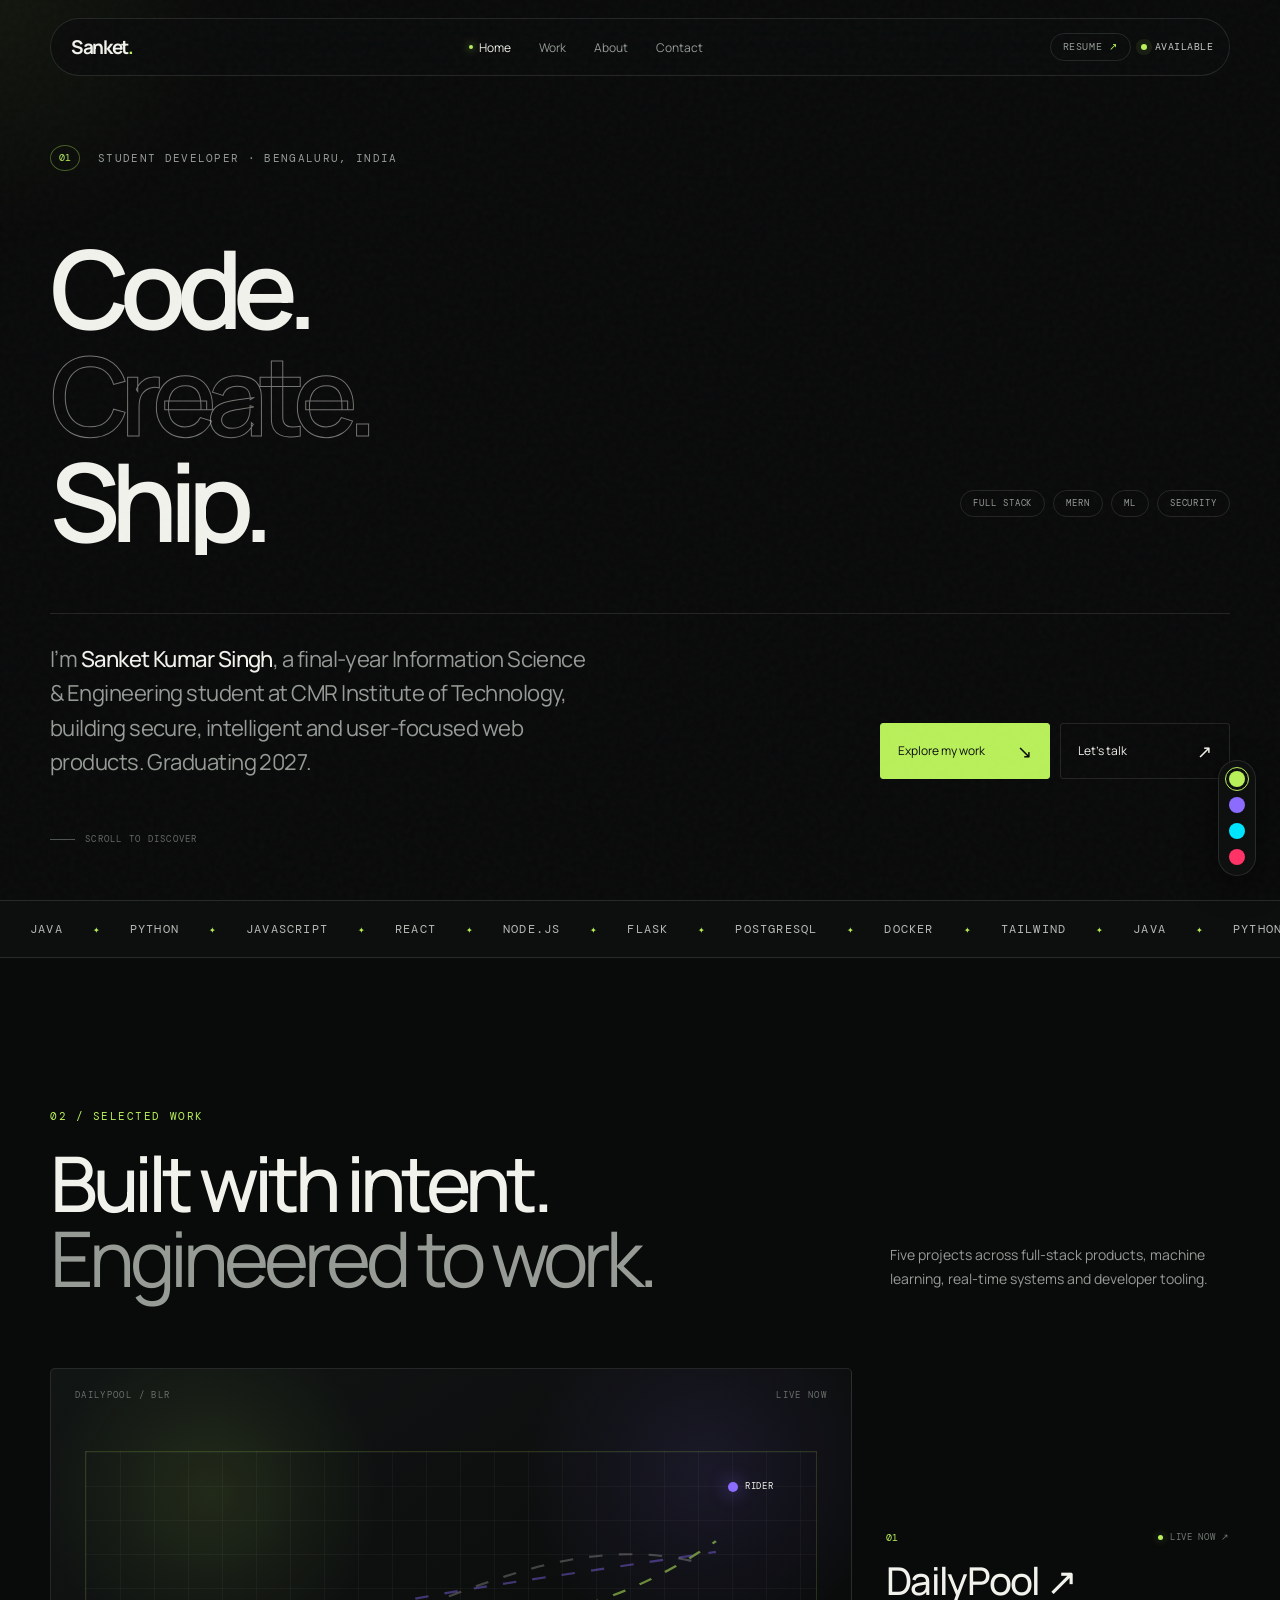
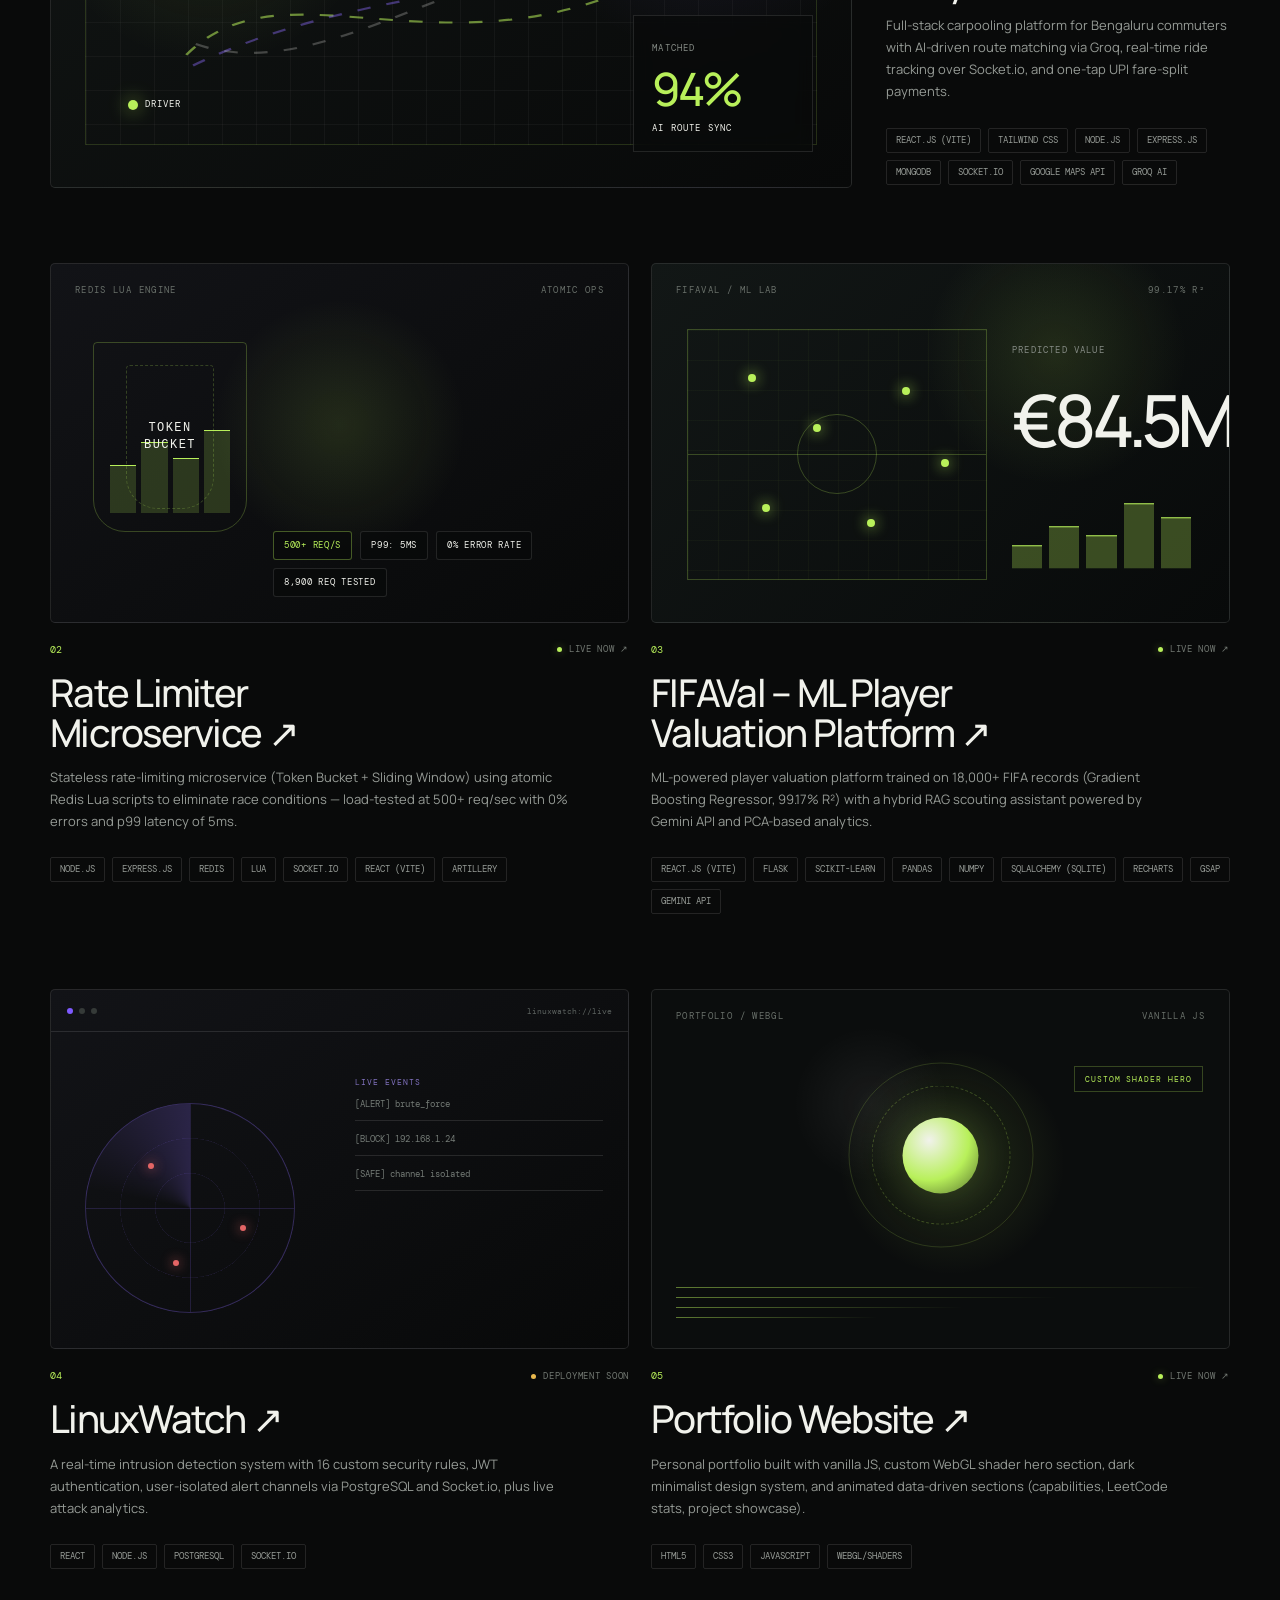
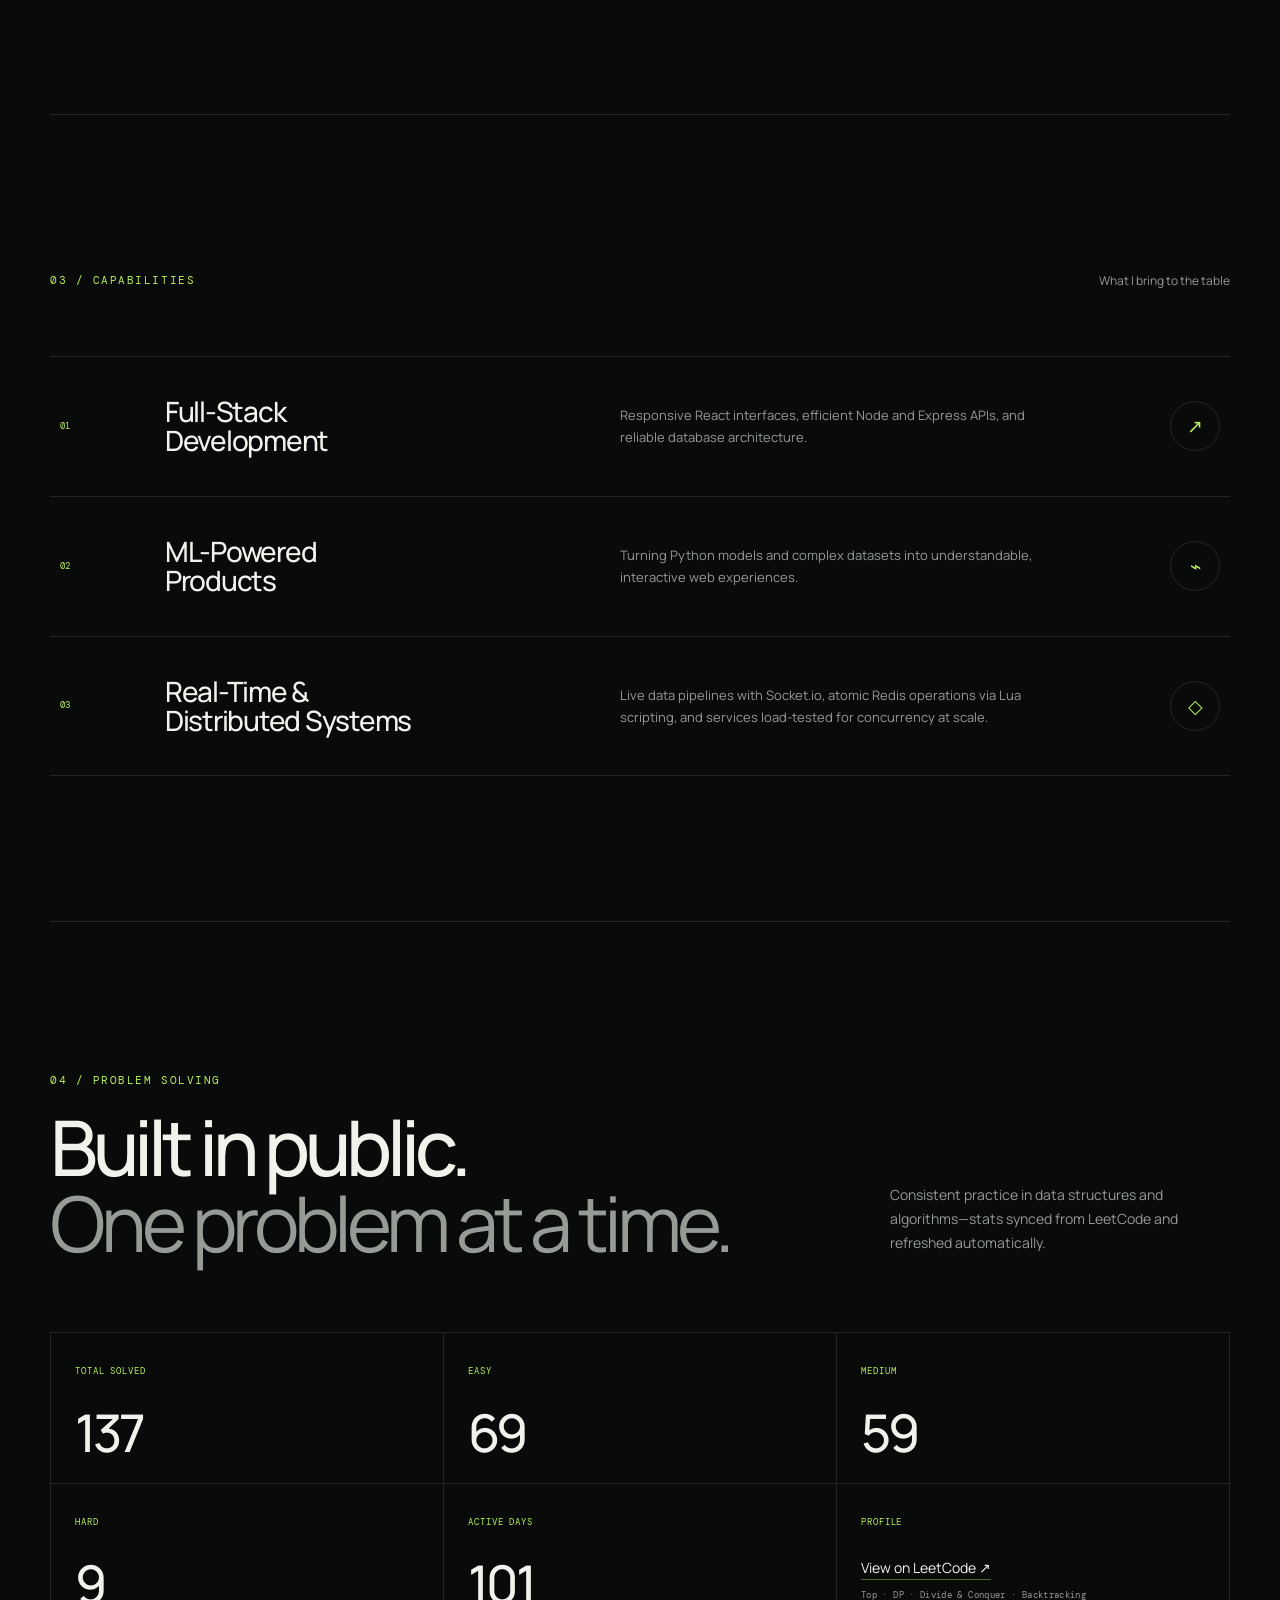
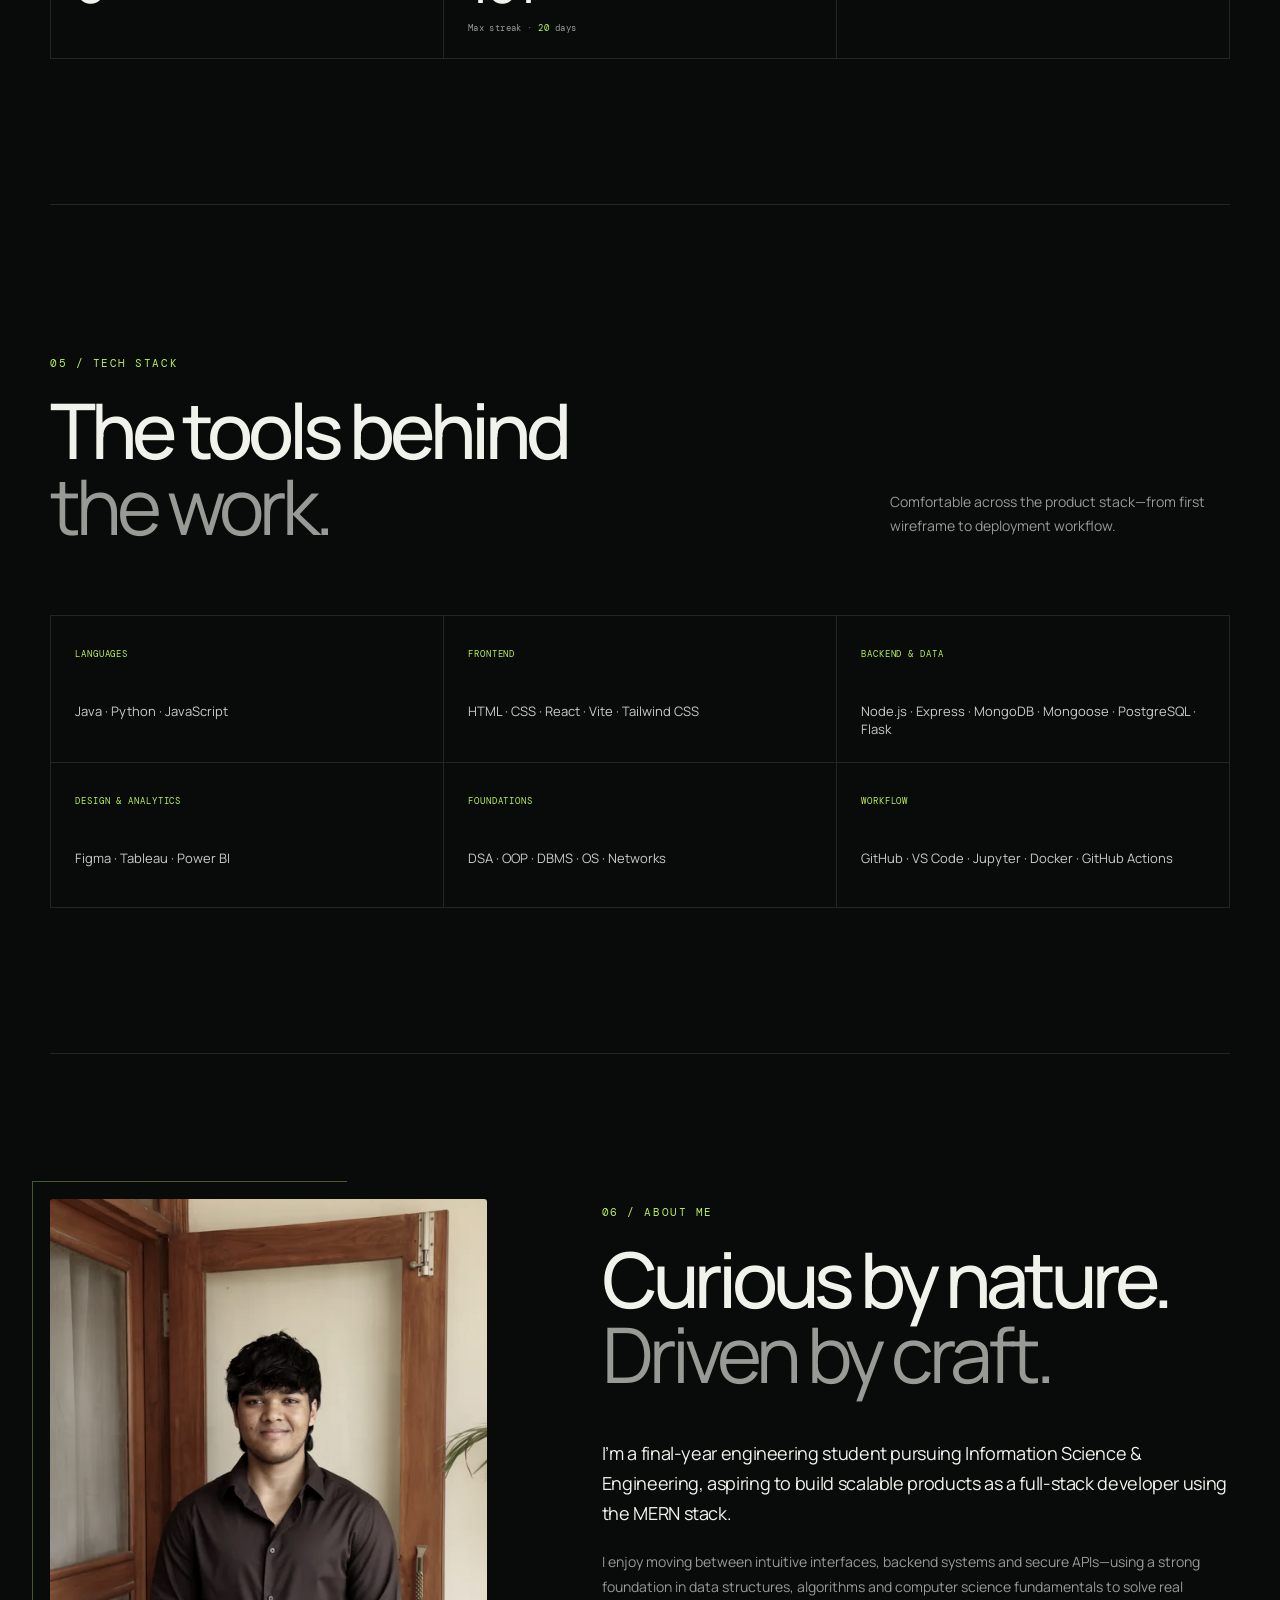
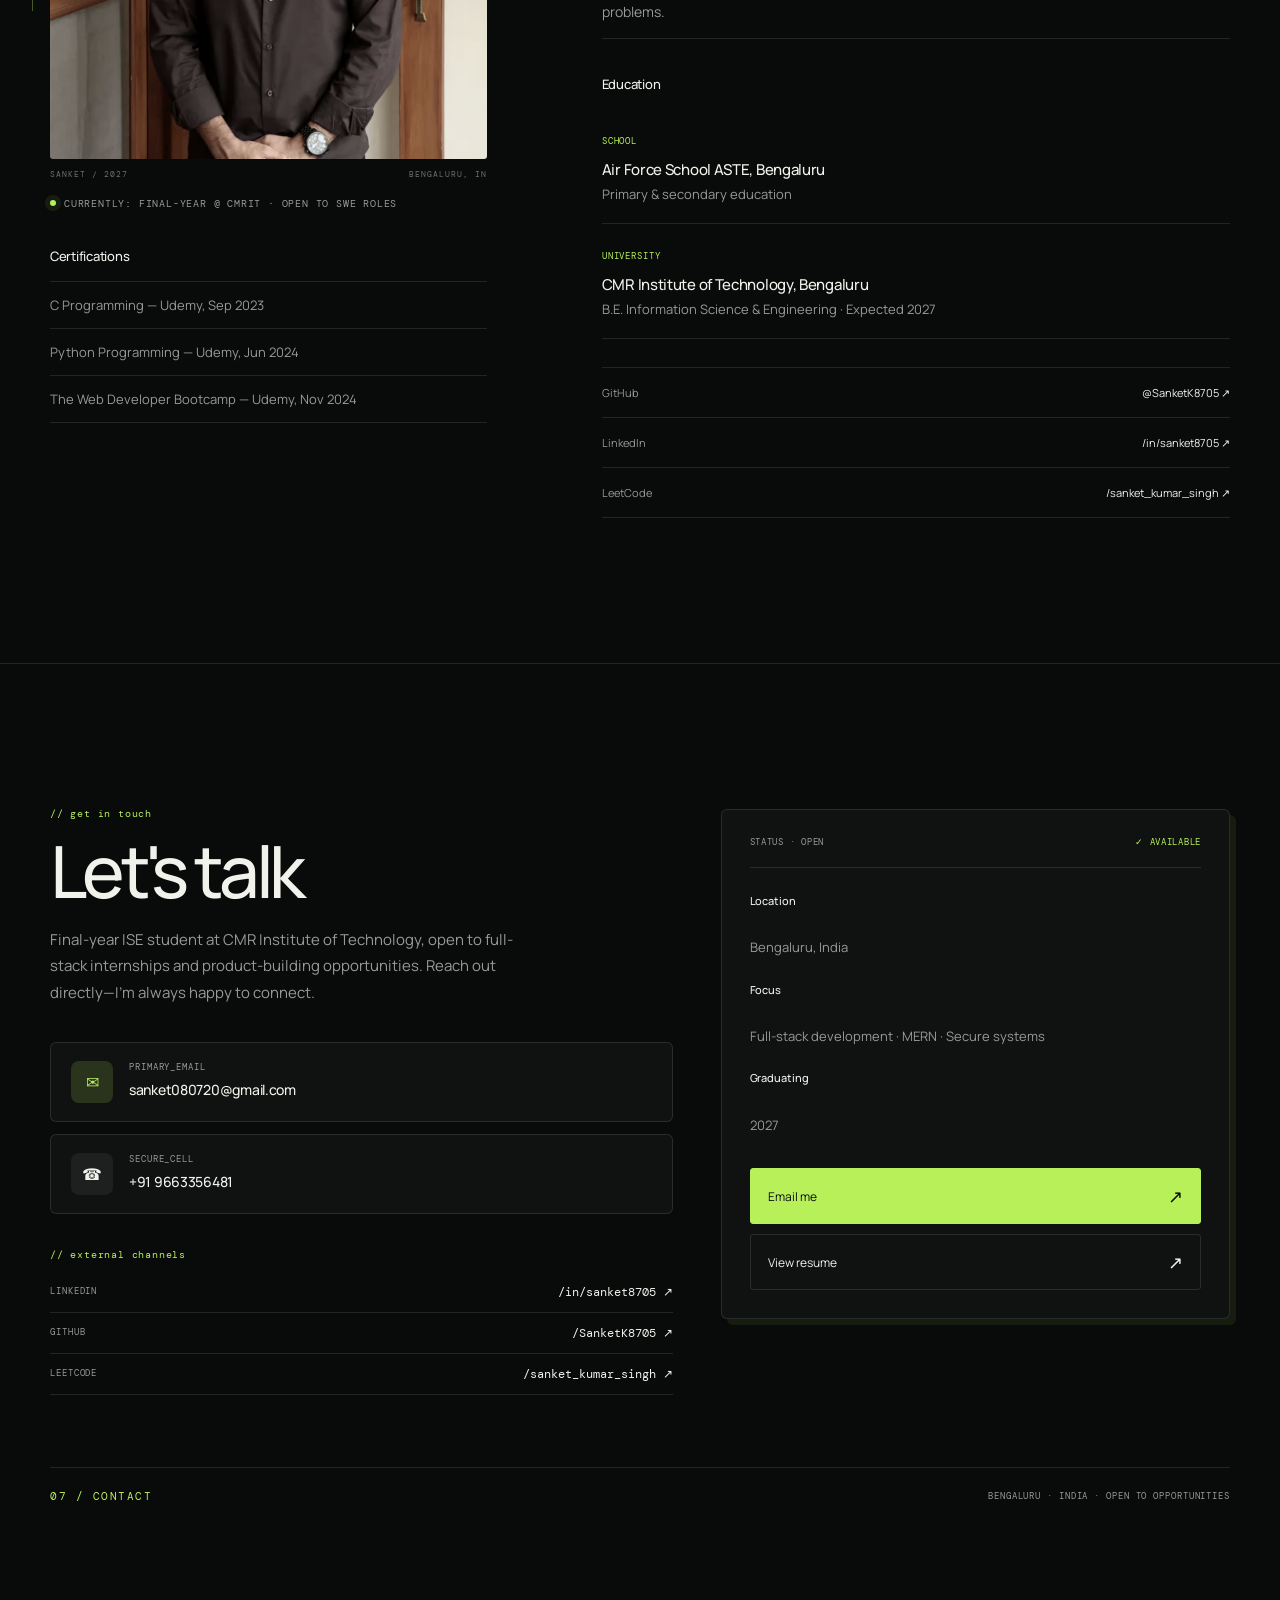
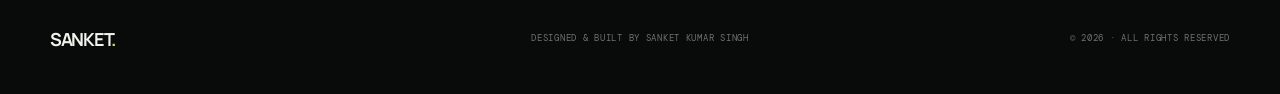
==== commit 9763a575: "Balance about section content" ====
--- a/index.html
+++ b/index.html
@@ -258,6 +258,15 @@
         <div class="about-photo reveal">
           <img src="assets/sanket-kumar-singh.webp" alt="Sanket Kumar Singh" />
           <div class="photo-caption"><span>SANKET / 2027</span><span>BENGALURU, IN</span></div>
+          <p class="photo-status"><span></span>Currently: Final-year @ CMRIT · Open to SWE roles</p>
+          <div class="cert-list">
+            <h3 class="education-heading">Certifications</h3>
+            <ul>
+              <li>C Programming — Udemy, Sep 2023</li>
+              <li>Python Programming — Udemy, Jun 2024</li>
+              <li>The Web Developer Bootcamp — Udemy, Nov 2024</li>
+            </ul>
+          </div>
         </div>
         <div class="about-copy">
           <span class="eyebrow reveal">06 / About me</span>
@@ -277,15 +286,6 @@
               <p class="education-title">CMR Institute of Technology, Bengaluru</p>
               <p class="education-detail">B.E. Information Science & Engineering · Expected 2027</p>
             </article>
-          </div>
-
-          <div class="cert-list reveal">
-            <h3 class="education-heading">Certifications</h3>
-            <ul>
-              <li>C Programming — Udemy, Sep 2023</li>
-              <li>Python Programming — Udemy, Jun 2024</li>
-              <li>The Web Developer Bootcamp — Udemy, Nov 2024</li>
-            </ul>
           </div>
 
           <div class="about-links reveal">
--- a/styles.css
+++ b/styles.css
@@ -199,6 +199,8 @@
 .about-photo::before { content: ""; position: absolute; z-index: -1; top: -18px; left: -18px; width: 72%; height: 52%; border-top: 1px solid rgba(var(--accent-rgb),.35); border-left: 1px solid rgba(var(--accent-rgb),.35); }
 .about-photo img { display: block; width: 100%; aspect-ratio: .78; object-fit: cover; object-position: center 38%; filter: saturate(.65) contrast(1.04); border-radius: 3px; }
 .photo-caption { display: flex; justify-content: space-between; padding-top: 11px; color: #6c716c; font: 400 8px/1 "DM Mono", monospace; letter-spacing: .12em; }
+.photo-status { display: flex; align-items: center; gap: 8px; margin: 18px 0 0; color: var(--muted); font: 400 10px/1.55 "DM Mono", monospace; text-transform: uppercase; letter-spacing: .08em; }
+.photo-status span { width: 6px; height: 6px; border-radius: 50%; background: var(--accent); box-shadow: 0 0 0 5px rgba(var(--accent-rgb),.08); animation: pulse 2s infinite; flex-shrink: 0; }
 .about-copy .lead { margin: 48px 0 20px; color: var(--text); font-size: 18px; line-height: 1.65; letter-spacing: -.02em; }
 .about-copy > p:not(.lead) { color: var(--muted); font-size: 14px; line-height: 1.8; }
 .education-heading { margin: 36px 0 16px; color: var(--text); font-size: 13px; font-weight: 500; letter-spacing: -.02em; }
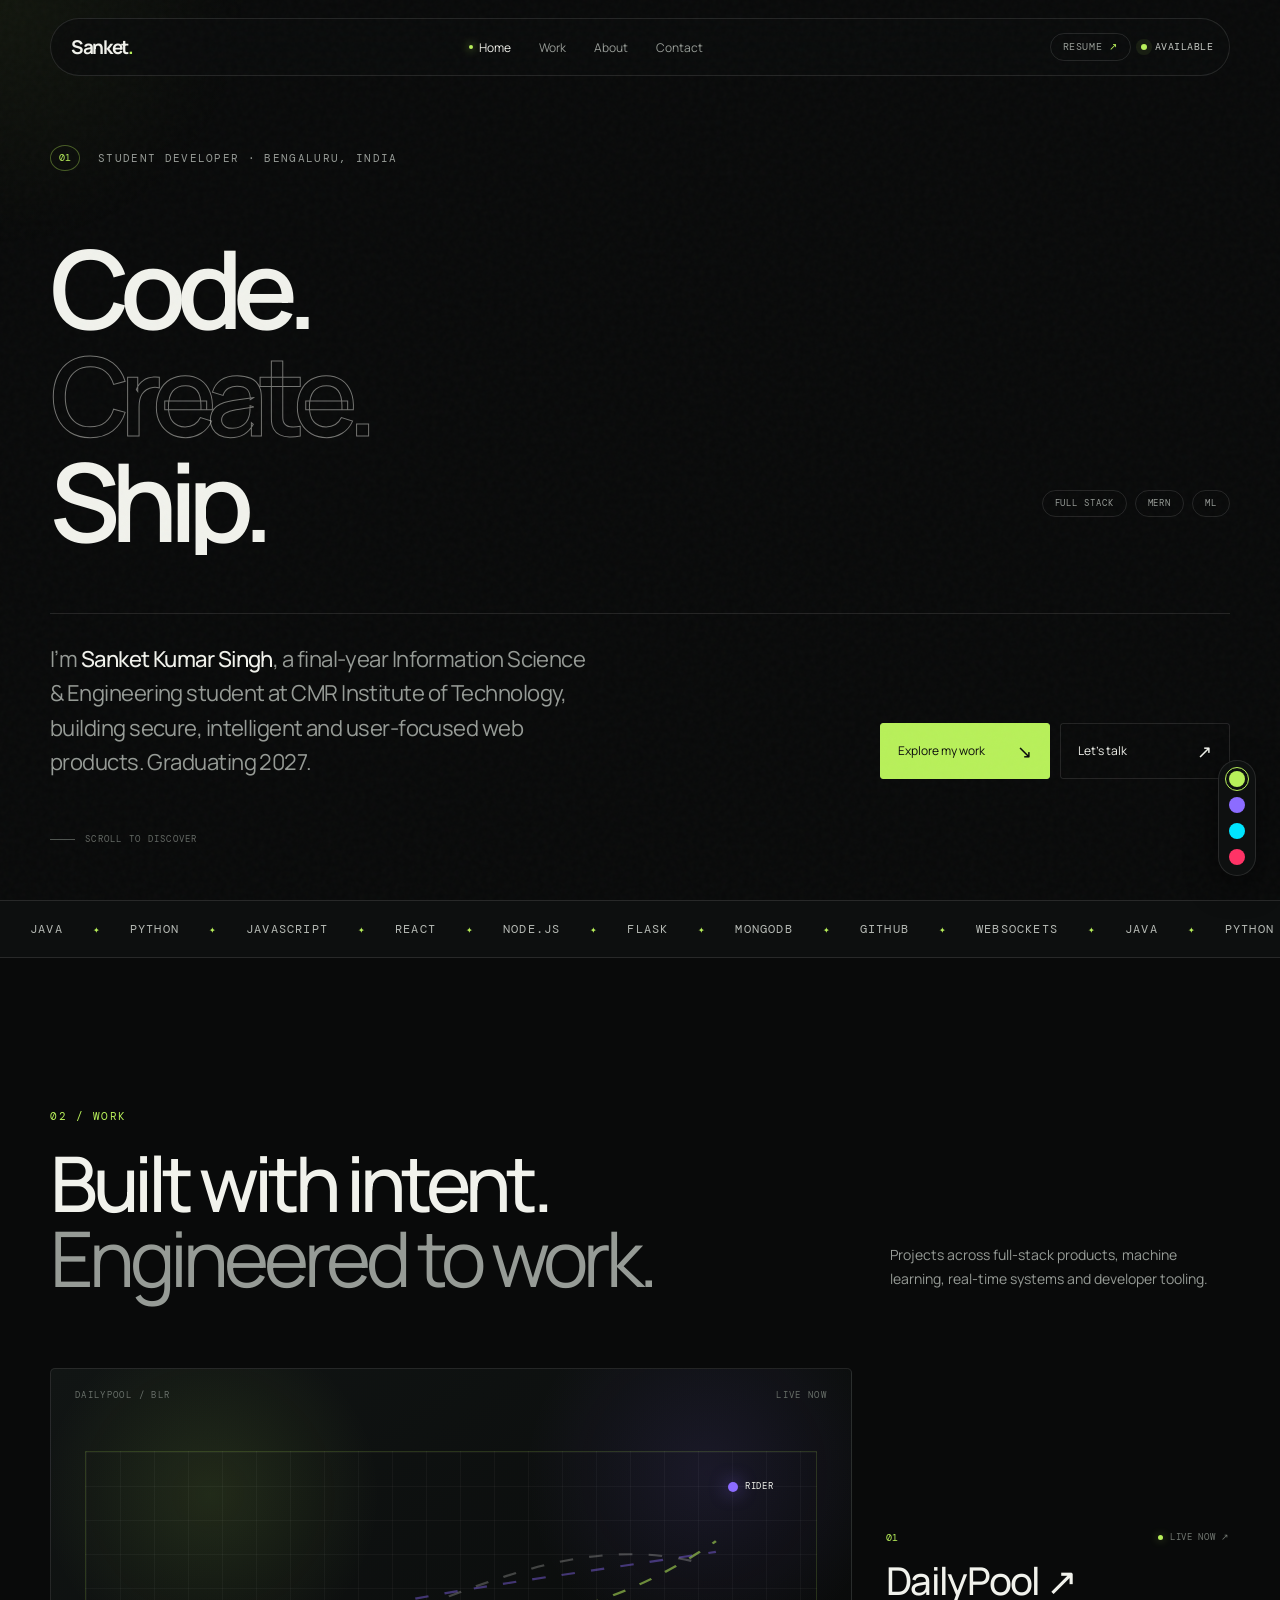
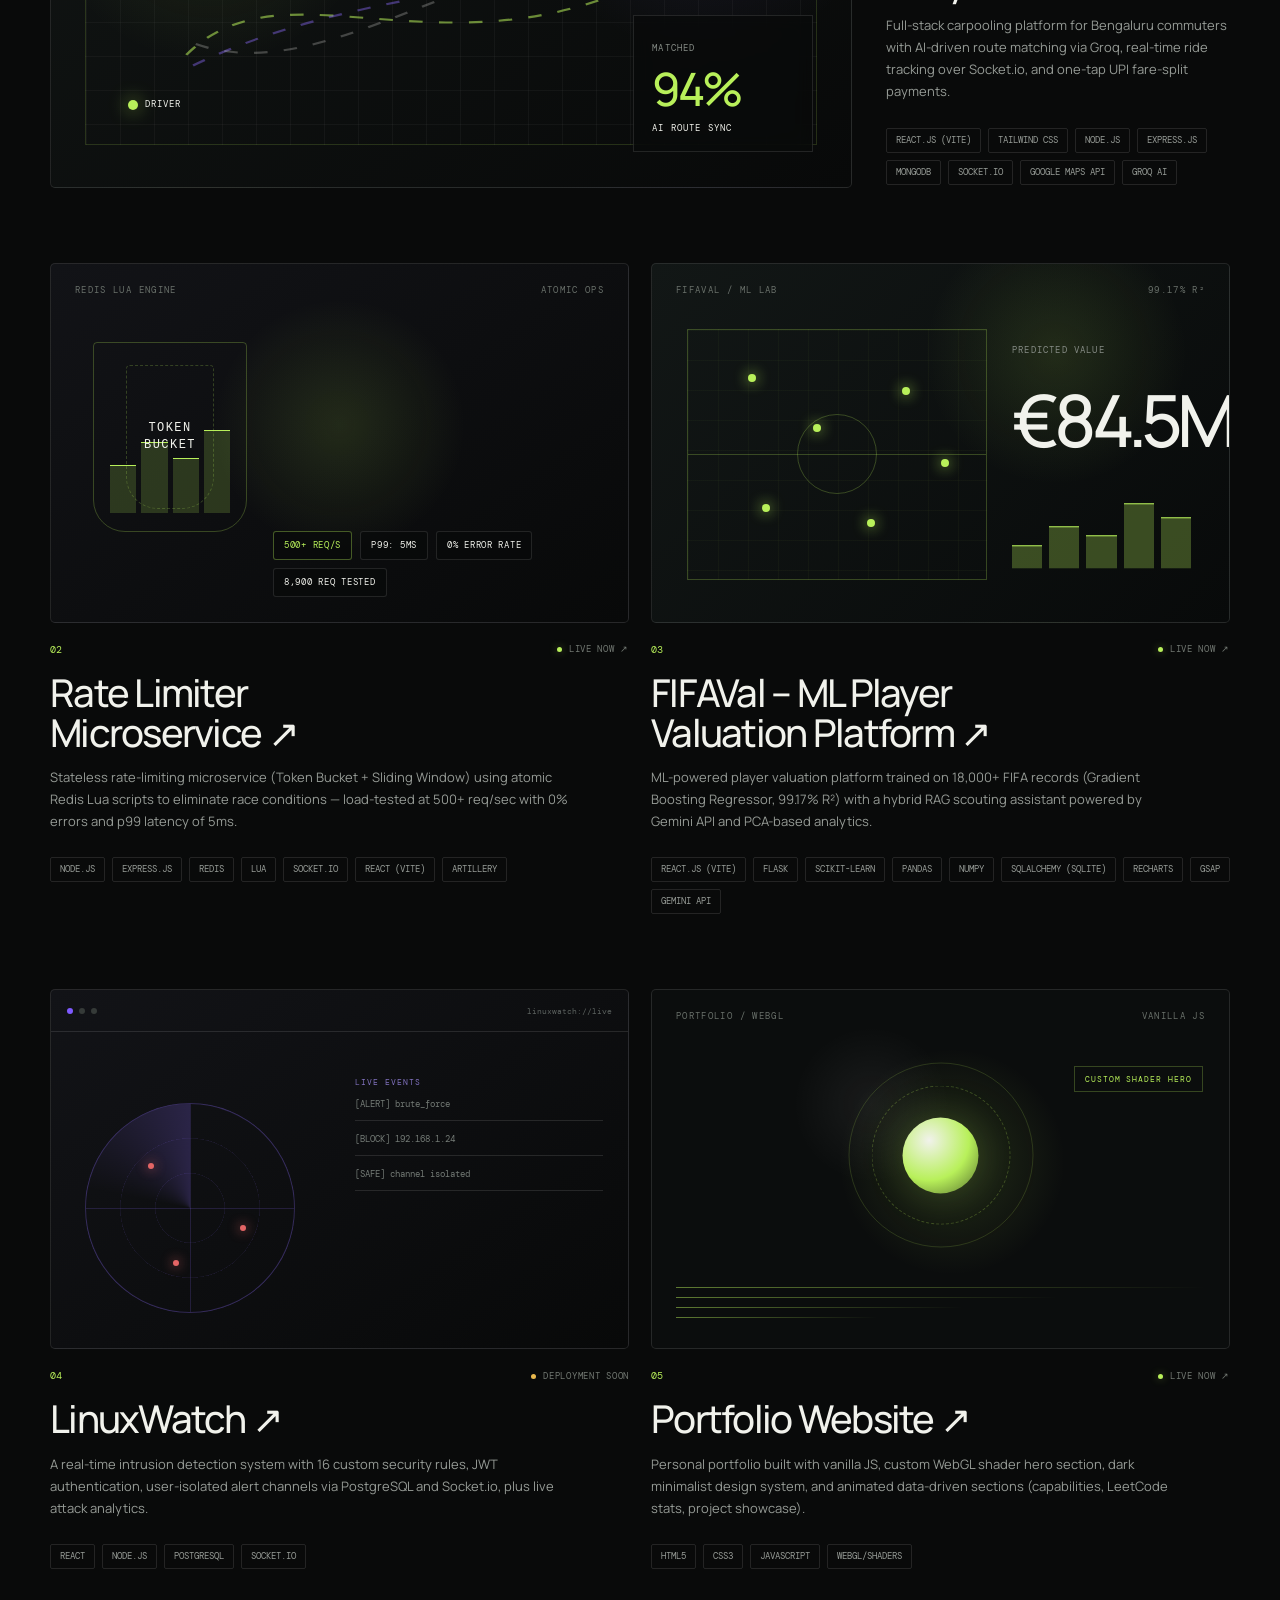
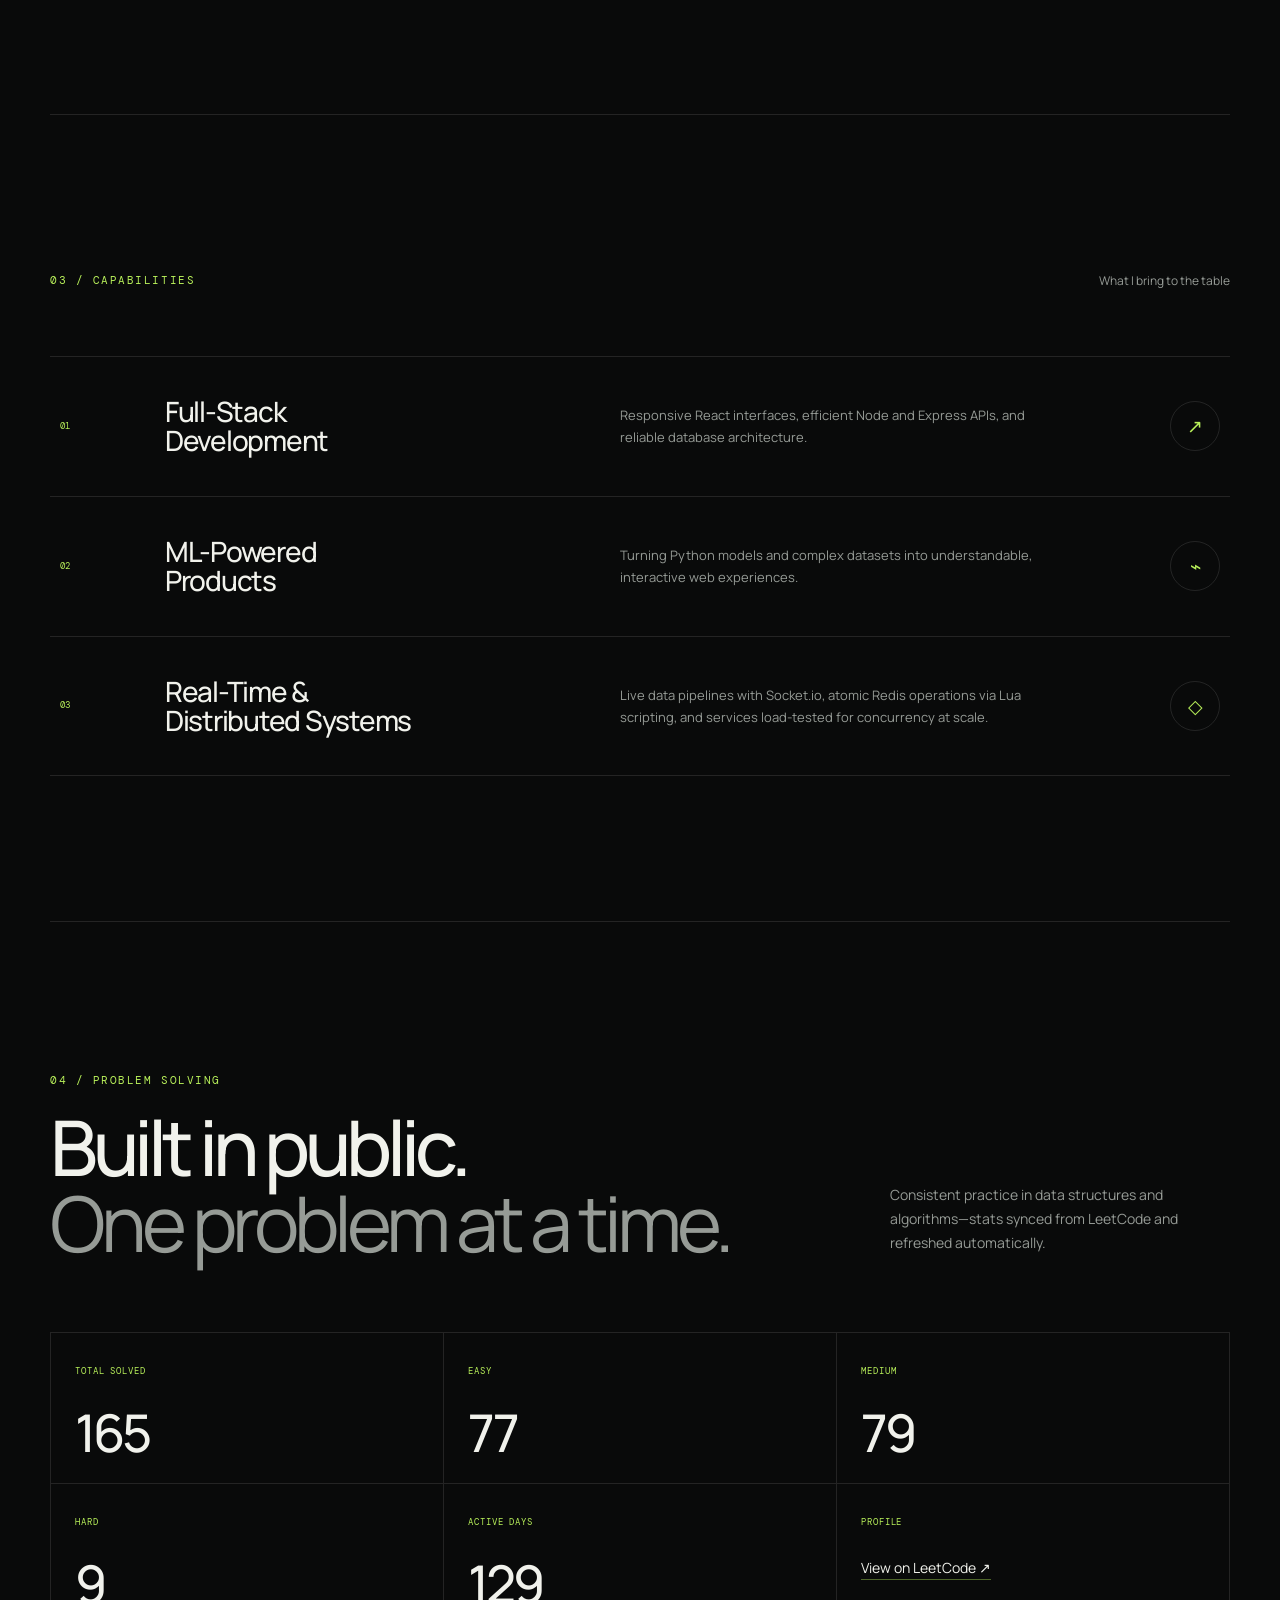
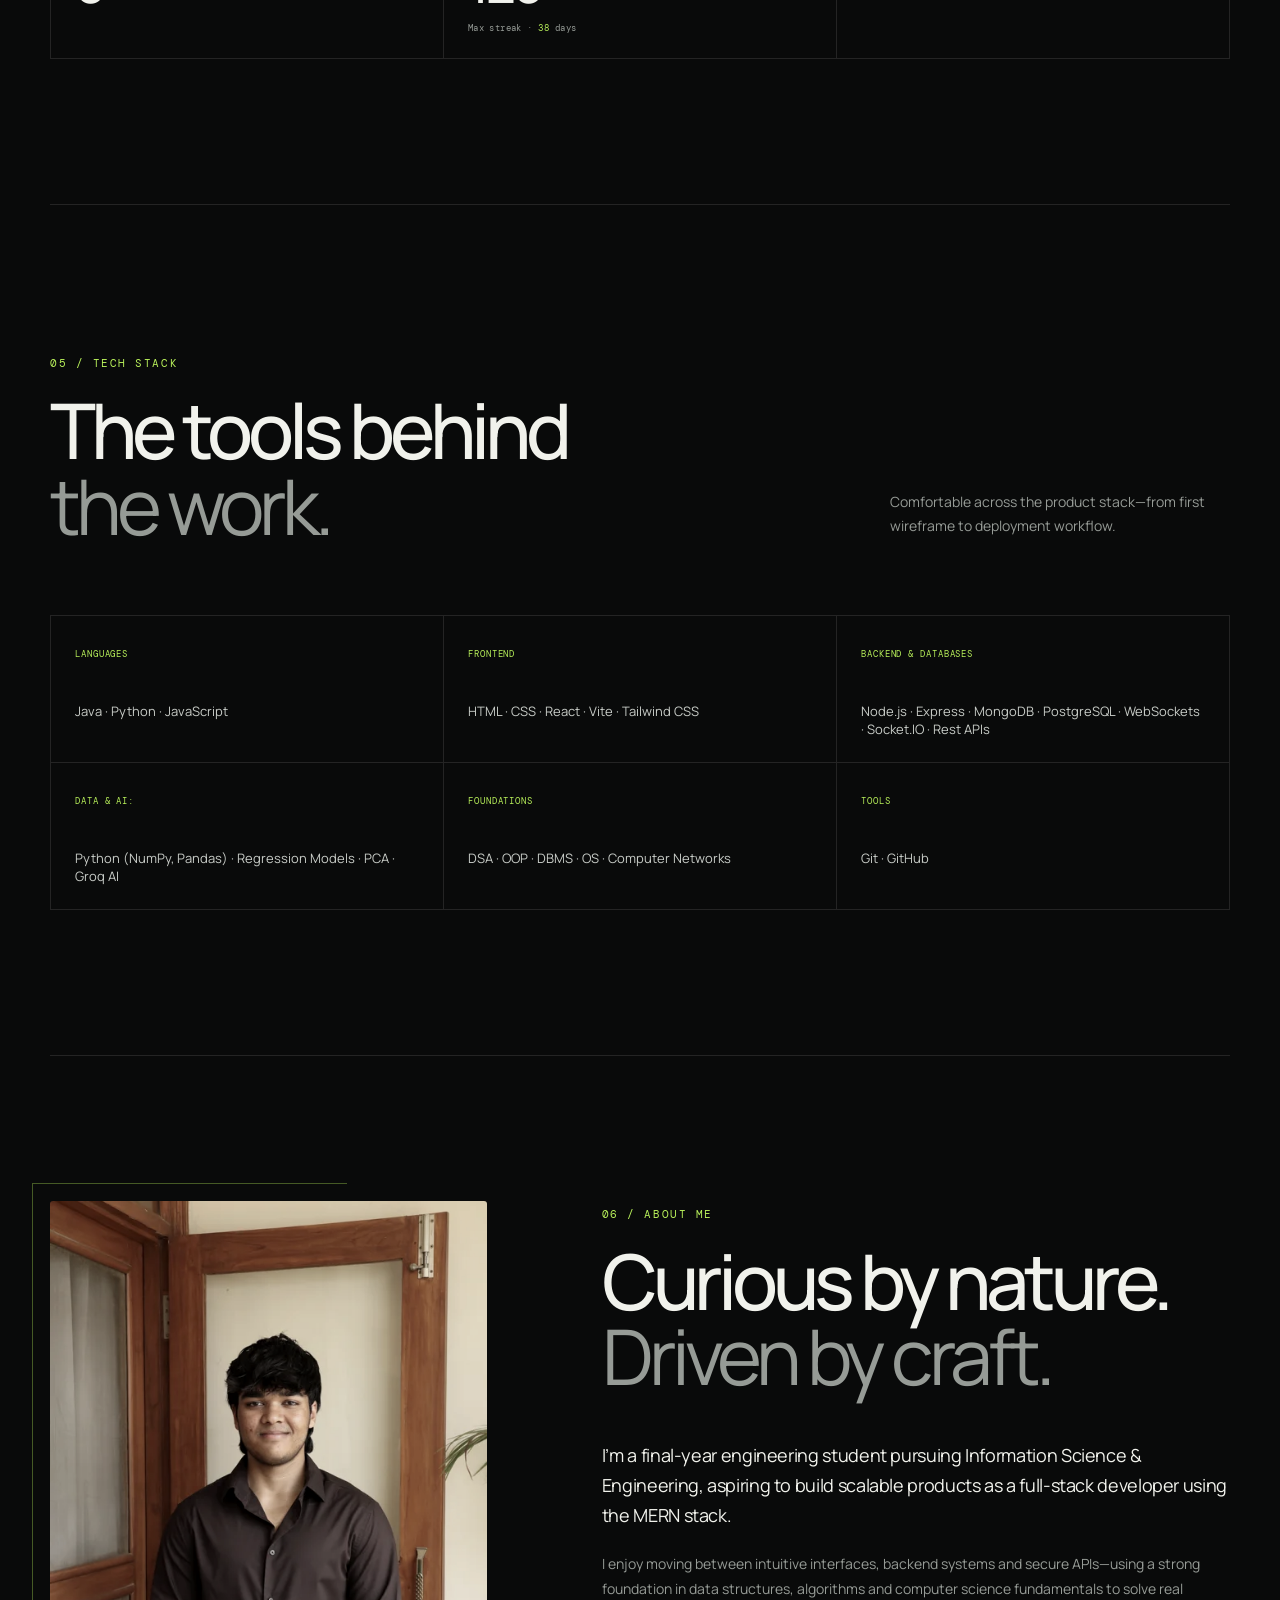
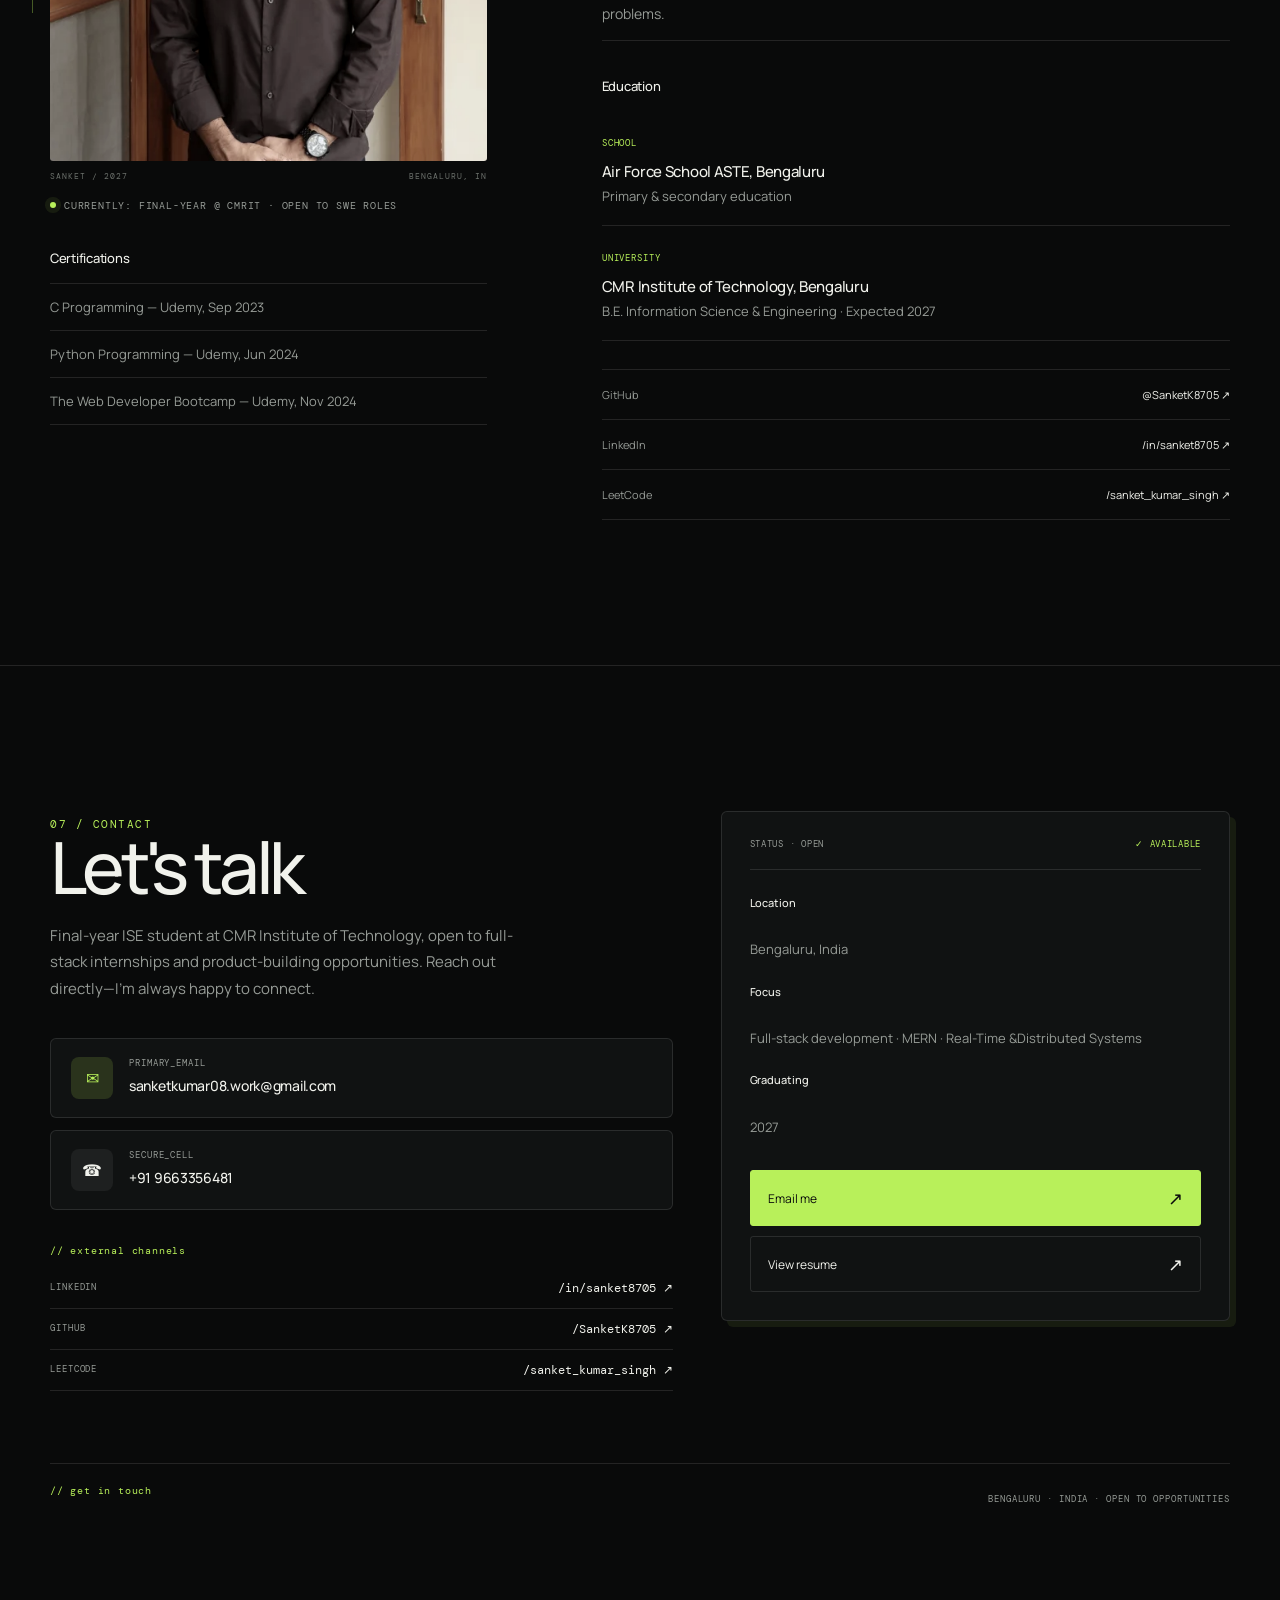
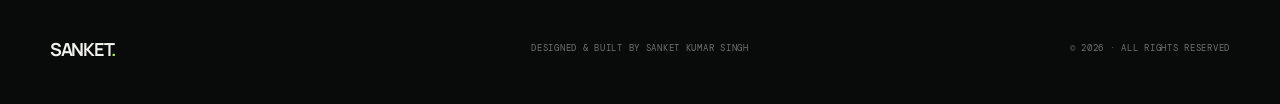
==== commit 2aa1d8bd: "Update active days/streak fallback values and resume PDF" ====
--- a/index.html
+++ b/index.html
@@ -61,7 +61,7 @@
       </nav>
       <div class="header-actions">
         <a class="header-resume" href="resume.html" target="_blank" rel="noreferrer">Resume <span>↗</span></a>
-        <a class="availability" href="mailto:sanket080720@gmail.com">
+        <a class="availability" href="mailto:sanketkumar08.work@gmail.com">
           <span class="pulse"></span> Available
         </a>
       </div>
@@ -95,7 +95,6 @@
             <span>Full Stack</span>
             <span>MERN</span>
             <span>ML</span>
-            <span>Security</span>
           </div>
         </div>
 
@@ -105,7 +104,7 @@
           </p>
           <div class="hero-actions">
             <a class="button primary" href="#work">Explore my work <span>↘</span></a>
-            <a class="button ghost" href="mailto:sanket080720@gmail.com">Let’s talk <span>↗</span></a>
+            <a class="button ghost" href="mailto:sanketkumar08.work@gmail.com">Let’s talk <span>↗</span></a>
           </div>
         </div>
 
@@ -114,15 +113,15 @@
 
       <section class="marquee" aria-label="Technology stack">
         <div class="marquee-track">
-          <span>Java</span><i>✦</i><span>Python</span><i>✦</i><span>JavaScript</span><i>✦</i><span>React</span><i>✦</i><span>Node.js</span><i>✦</i><span>Flask</span><i>✦</i><span>PostgreSQL</span><i>✦</i><span>Docker</span><i>✦</i><span>Tailwind</span><i>✦</i>
-          <span>Java</span><i>✦</i><span>Python</span><i>✦</i><span>JavaScript</span><i>✦</i><span>React</span><i>✦</i><span>Node.js</span><i>✦</i><span>Flask</span><i>✦</i><span>PostgreSQL</span><i>✦</i><span>Docker</span><i>✦</i><span>Tailwind</span><i>✦</i>
+          <span>Java</span><i>✦</i><span>Python</span><i>✦</i><span>JavaScript</span><i>✦</i><span>React</span><i>✦</i><span>Node.js</span><i>✦</i><span>Flask</span><i>✦</i><span>MongoDB</span><i>✦</i><span>Github</span><i>✦</i><span>WebSockets</span><i>✦</i>
+          <span>Java</span><i>✦</i><span>Python</span><i>✦</i><span>JavaScript</span><i>✦</i><span>React</span><i>✦</i><span>Node.js</span><i>✦</i><span>Flask</span><i>✦</i><span>MongoDB</span><i>✦</i><span>Github</span><i>✦</i><span>WebSockets</span><i>✦</i>
         </div>
       </section>
 
       <section class="work section" id="work">
         <div class="section-heading reveal">
-          <div><span class="eyebrow">02 / Selected work</span><h2>Built with intent.<br /><em>Engineered to work.</em></h2></div>
-          <p>Five projects across full-stack products, machine learning, real-time systems and developer tooling.</p>
+          <div><span class="eyebrow">02 / Work</span><h2>Built with intent.<br /><em>Engineered to work.</em></h2></div>
+          <p>Projects across full-stack products, machine learning, real-time systems and developer tooling.</p>
         </div>
 
         <div class="projects">
@@ -234,8 +233,8 @@
           <div><span>Easy</span><p class="stat-value" data-leetcode-stat="easySolved">69</p></div>
           <div><span>Medium</span><p class="stat-value" data-leetcode-stat="mediumSolved">59</p></div>
           <div><span>Hard</span><p class="stat-value" data-leetcode-stat="hardSolved">9</p></div>
-          <div><span>Active days</span><p class="stat-value" data-leetcode-stat="activeDays">101</p><small class="stat-note">Max streak · <span data-leetcode-stat="maxStreak">20</span> days</small></div>
-          <div class="stat-link"><span>Profile</span><p><a href="https://leetcode.com/u/sanket_kumar_singh/" target="_blank" rel="noreferrer">View on LeetCode ↗</a></p><small class="stat-note">Top · DP · Divide & Conquer · Backtracking</small></div>
+          <div><span>Active days</span><p class="stat-value" data-leetcode-stat="activeDays">129</p><small class="stat-note">Max streak · <span data-leetcode-stat="maxStreak">38</span> days</small></div>
+          <div class="stat-link"><span>Profile</span><p><a href="https://leetcode.com/u/sanket_kumar_singh/" target="_blank" rel="noreferrer">View on LeetCode ↗</a></p></div>
         </div>
       </section>
 
@@ -247,10 +246,10 @@
         <div class="tool-grid reveal">
           <div><span>Languages</span><p>Java · Python · JavaScript</p></div>
           <div><span>Frontend</span><p>HTML · CSS · React · Vite · Tailwind CSS</p></div>
-          <div><span>Backend & Data</span><p>Node.js · Express · MongoDB · Mongoose · PostgreSQL · Flask</p></div>
-          <div><span>Design & Analytics</span><p>Figma · Tableau · Power BI</p></div>
-          <div><span>Foundations</span><p>DSA · OOP · DBMS · OS · Networks</p></div>
-          <div><span>Workflow</span><p>GitHub · VS Code · Jupyter · Docker · GitHub Actions</p></div>
+          <div><span>Backend & Databases</span><p>Node.js · Express · MongoDB · PostgreSQL · WebSockets · Socket.IO · Rest APIs </p></div>
+          <div><span>Data & AI:</span><p>Python (NumPy, Pandas) · Regression Models · PCA · Groq AI</p></div>
+          <div><span>Foundations</span><p>DSA · OOP · DBMS · OS · Computer Networks</p></div> 
+          <div><span>Tools</span><p>Git · GitHub </p></div>
         </div>
       </section>
 
@@ -299,16 +298,16 @@
       <section class="contact section" id="contact">
         <div class="contact-wrap">
           <div class="contact-left reveal">
-            <span class="contact-mono">// Get in touch</span>
+            <span class="eyebrow">07 / Contact</span>
             <h2 class="contact-heading">Let's talk</h2>
             <p class="contact-intro">Final-year ISE student at CMR Institute of Technology, open to full-stack internships and product-building opportunities. Reach out directly—I'm always happy to connect.</p>
 
             <div class="contact-cards">
-              <a class="contact-card" href="mailto:sanket080720@gmail.com">
+              <a class="contact-card" href="mailto:sanketkumar08.work@gmail.com">
                 <span class="contact-card-icon email">✉</span>
                 <div>
                   <small>Primary_email</small>
-                  <strong>sanket080720@gmail.com</strong>
+                  <strong>sanketkumar08.work@gmail.com</strong>
                 </div>
               </a>
               <a class="contact-card" href="tel:+919663356481">
@@ -335,17 +334,17 @@
             </div>
             <div class="contact-panel-body">
               <p><strong>Location</strong><br />Bengaluru, India</p>
-              <p><strong>Focus</strong><br />Full-stack development · MERN · Secure systems</p>
+              <p><strong>Focus</strong><br />Full-stack development · MERN · Real-Time &Distributed Systems</p>
               <p><strong>Graduating</strong><br />2027</p>
             </div>
             <div class="contact-panel-actions">
-              <a class="button primary" href="mailto:sanket080720@gmail.com">Email me <span>↗</span></a>
+              <a class="button primary" href="mailto:sanketkumar08.work@gmail.com">Email me <span>↗</span></a>
               <a class="button ghost" href="resume.html" target="_blank" rel="noreferrer">View resume <span>↗</span></a>
             </div>
           </div>
         </div>
         <div class="contact-footer reveal">
-          <span class="eyebrow">07 / Contact</span>
+          <span class="contact-mono">// Get in touch</span>
           <span>Bengaluru · India · Open to opportunities</span>
         </div>
       </section>
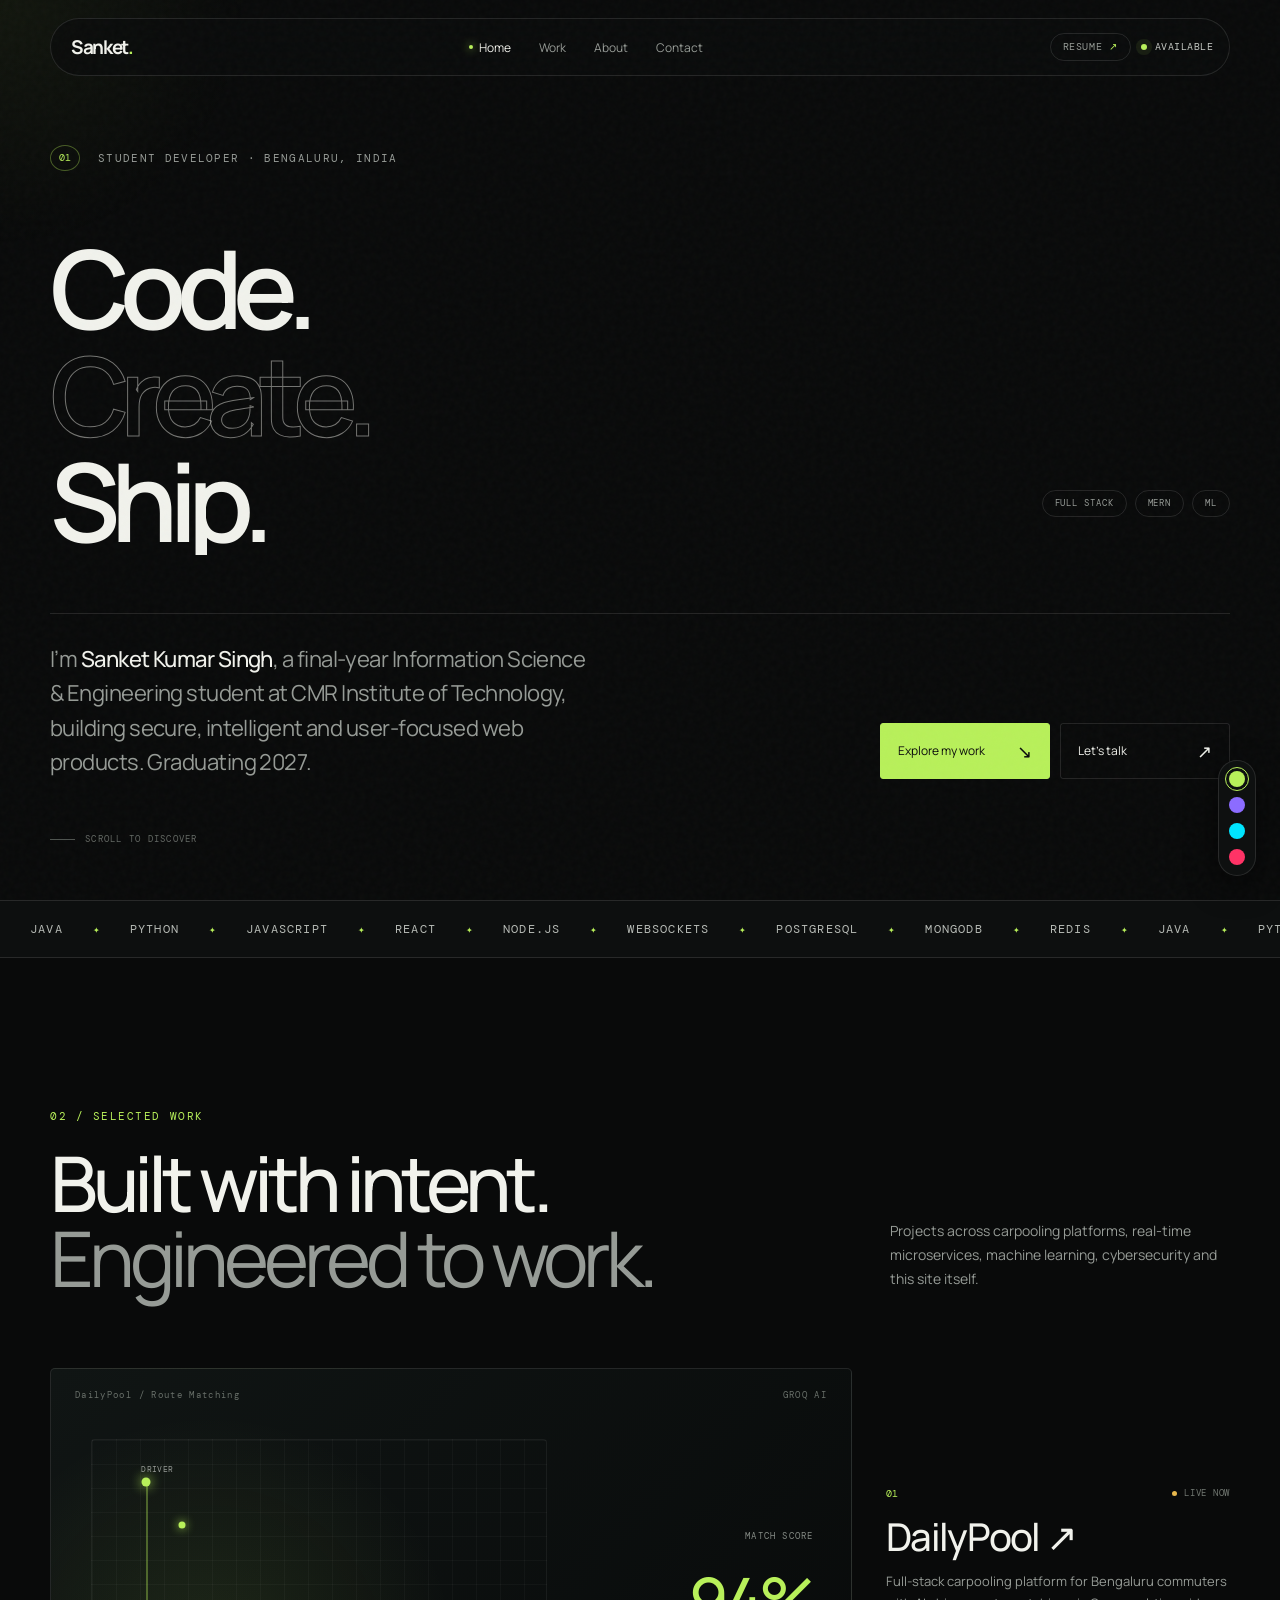
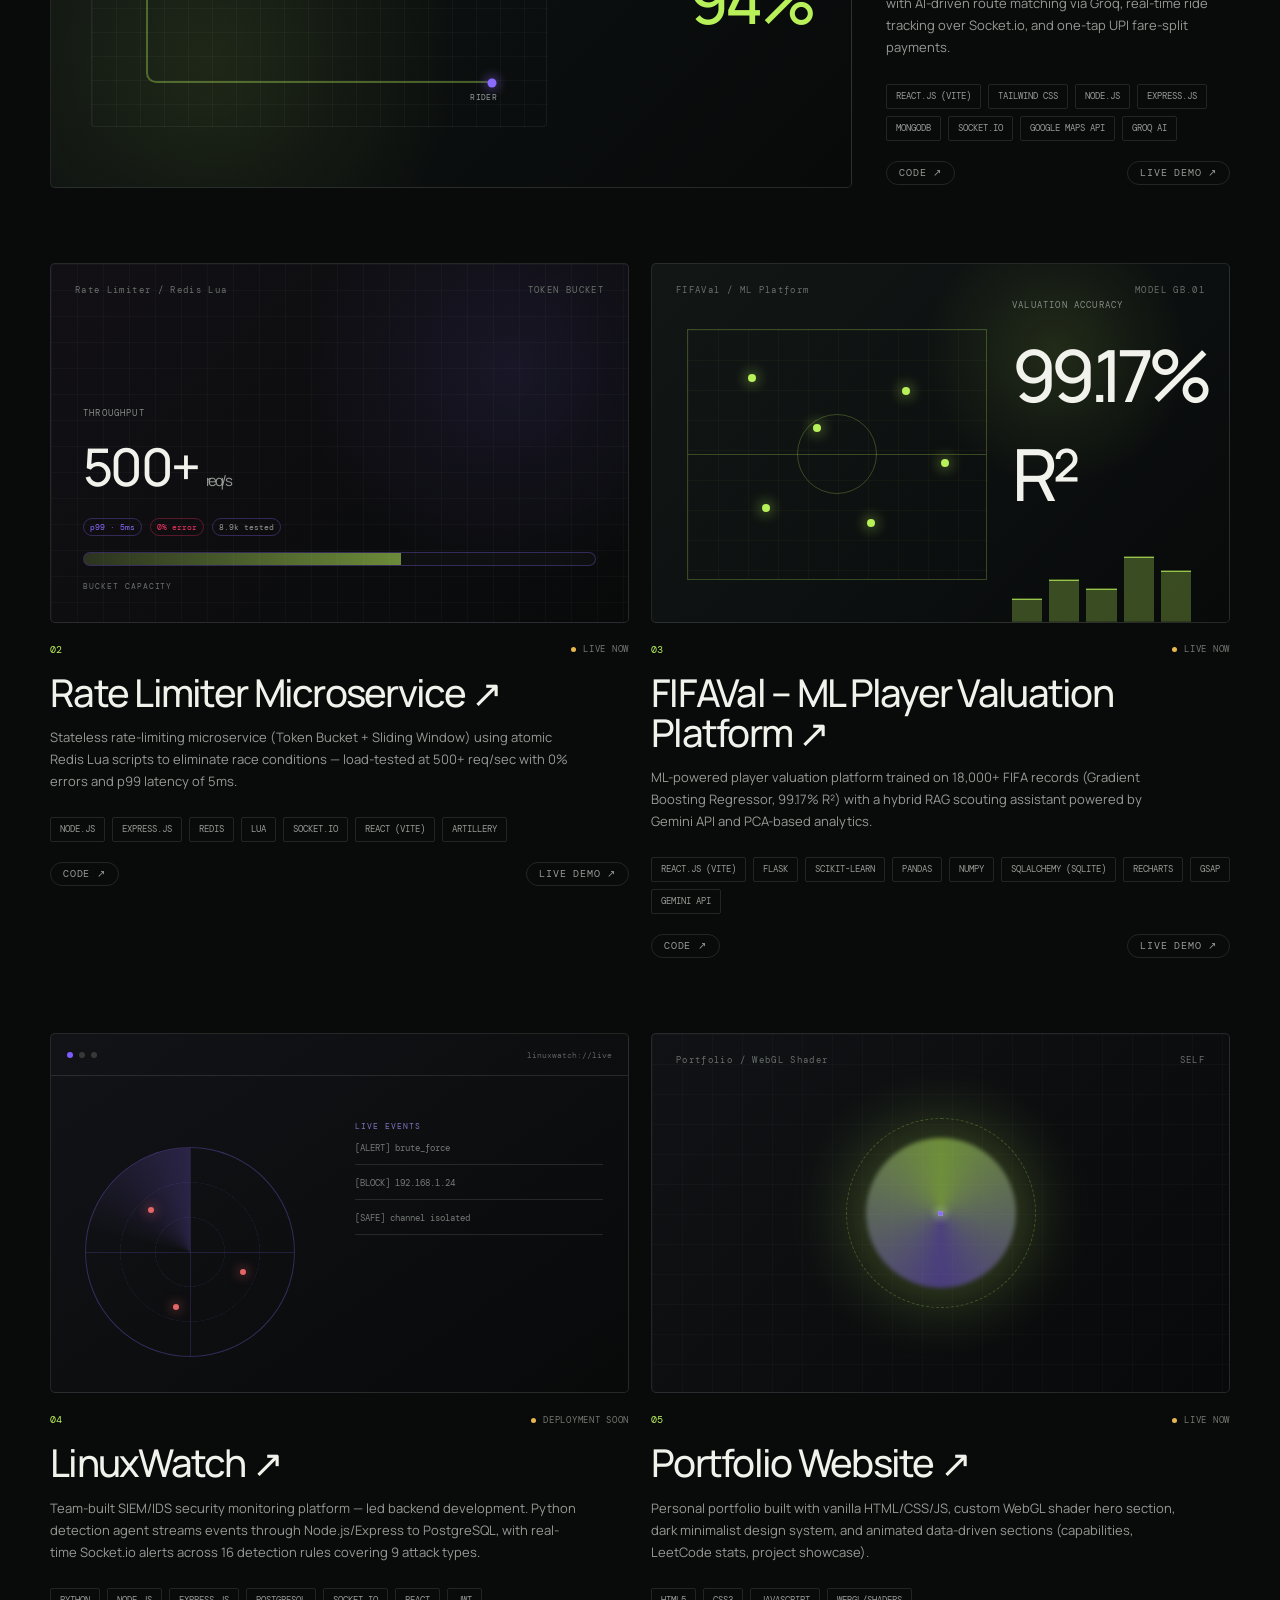
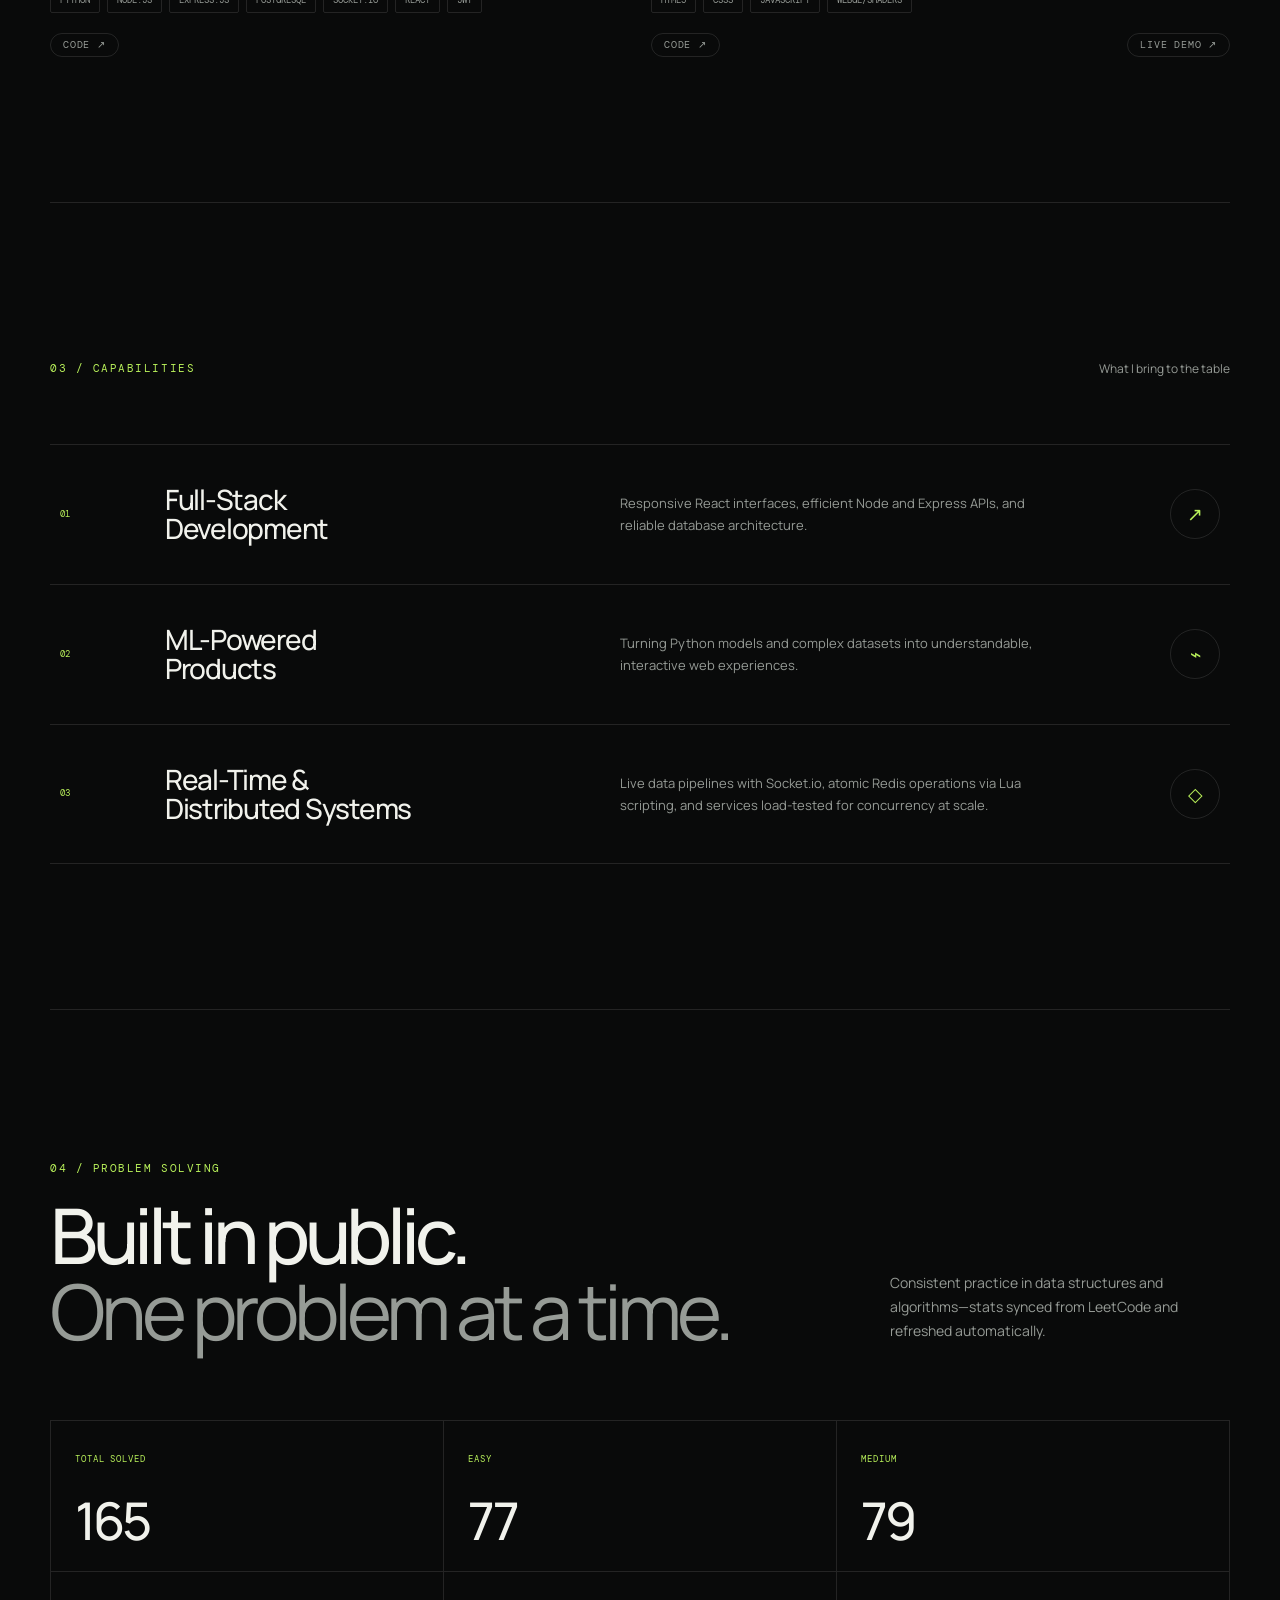
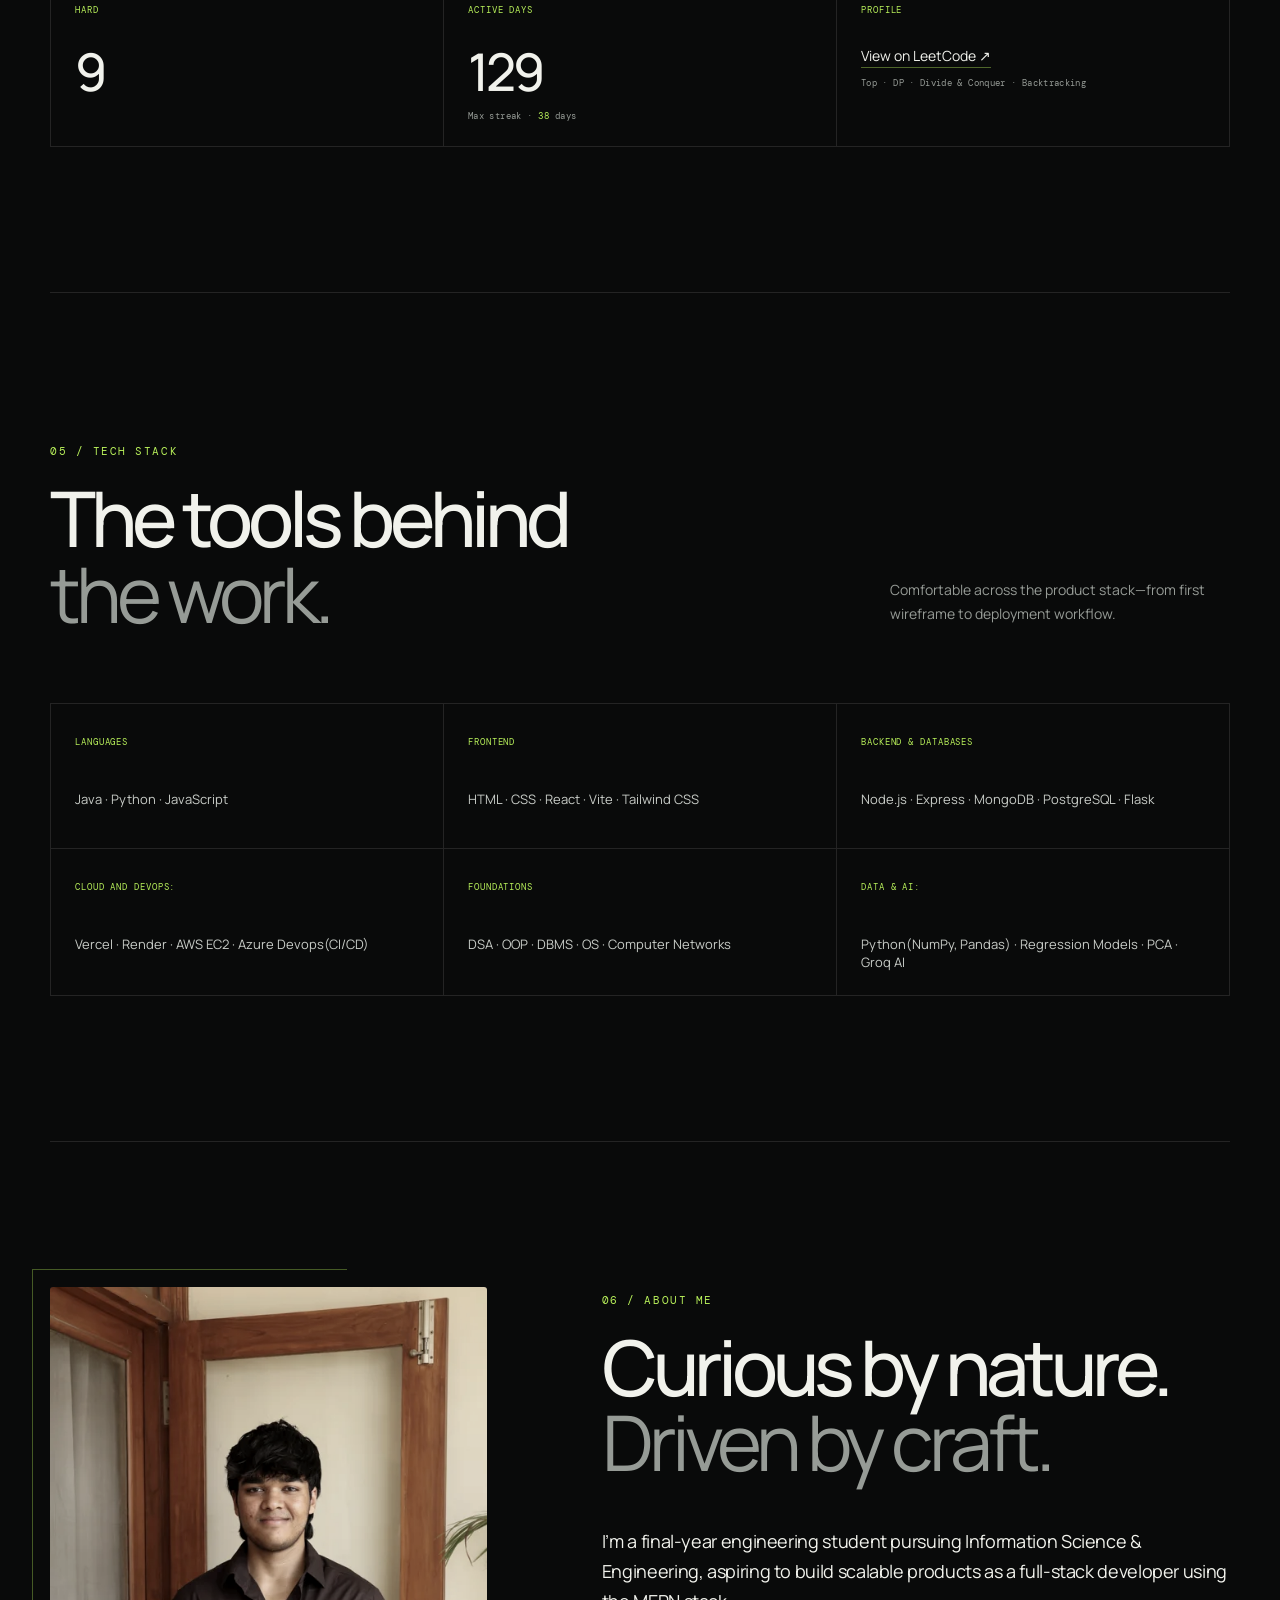
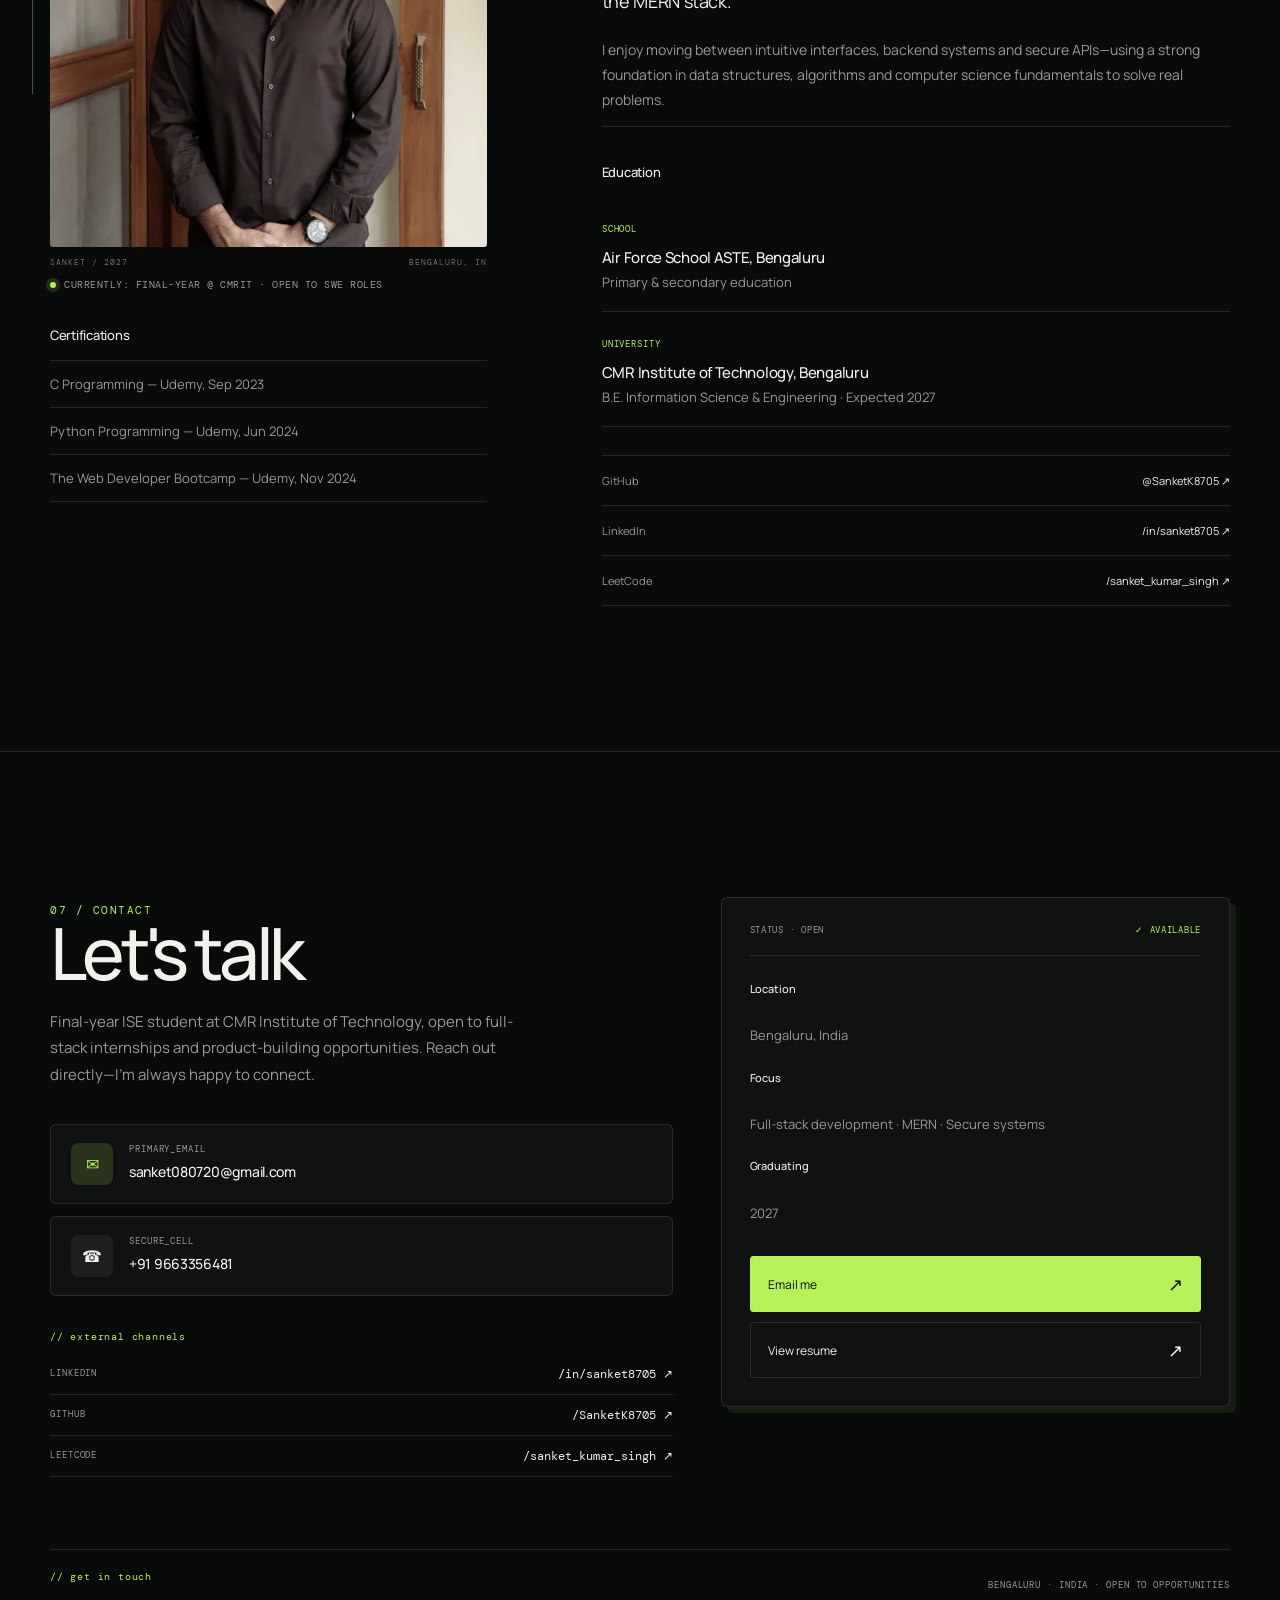
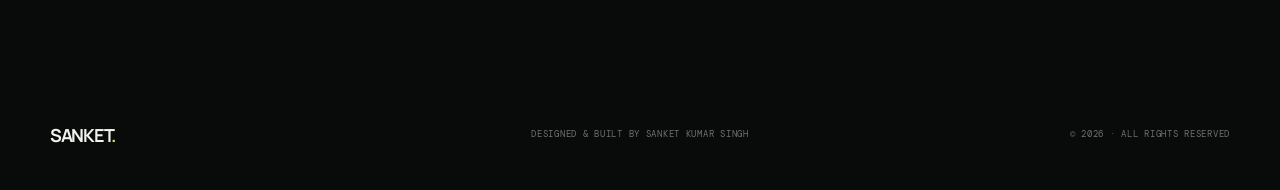
==== commit 4bfb1431: "Update project text, tech stack, resume, and visual improvements" ====
--- a/index.html
+++ b/index.html
@@ -11,21 +11,18 @@
     <link href="https://fonts.googleapis.com/css2?family=DM+Mono:wght@300;400;500&family=Manrope:wght@400;500;600;700&display=swap" rel="stylesheet" />
     <link rel="stylesheet" href="styles.css" />
 
-    <!-- Open Graph / Facebook -->
     <meta property="og:type" content="website" />
     <meta property="og:url" content="https://sanketk8705.github.io/" />
     <meta property="og:title" content="Sanket Kumar Singh — Full-Stack Developer" />
     <meta property="og:description" content="Sanket Kumar Singh — full-stack developer building secure, intelligent digital products." />
     <meta property="og:image" content="assets/sanket-kumar-singh.webp" />
 
-    <!-- Twitter -->
     <meta property="twitter:card" content="summary_large_image" />
     <meta property="twitter:url" content="https://sanketk8705.github.io/" />
     <meta property="twitter:title" content="Sanket Kumar Singh — Full-Stack Developer" />
     <meta property="twitter:description" content="Sanket Kumar Singh — full-stack developer building secure, intelligent digital products." />
     <meta property="twitter:image" content="assets/sanket-kumar-singh.webp" />
 
-    <!-- Structured Data (JSON-LD) -->
     <script type="application/ld+json">
       {
         "@context": "https://schema.org",
@@ -61,7 +58,7 @@
       </nav>
       <div class="header-actions">
         <a class="header-resume" href="resume.html" target="_blank" rel="noreferrer">Resume <span>↗</span></a>
-        <a class="availability" href="mailto:sanketkumar08.work@gmail.com">
+        <a class="availability" href="mailto:sanket080720@gmail.com">
           <span class="pulse"></span> Available
         </a>
       </div>
@@ -104,7 +101,7 @@
           </p>
           <div class="hero-actions">
             <a class="button primary" href="#work">Explore my work <span>↘</span></a>
-            <a class="button ghost" href="mailto:sanketkumar08.work@gmail.com">Let’s talk <span>↗</span></a>
+            <a class="button ghost" href="mailto:sanket080720@gmail.com">Let’s talk <span>↗</span></a>
           </div>
         </div>
 
@@ -113,73 +110,114 @@
 
       <section class="marquee" aria-label="Technology stack">
         <div class="marquee-track">
-          <span>Java</span><i>✦</i><span>Python</span><i>✦</i><span>JavaScript</span><i>✦</i><span>React</span><i>✦</i><span>Node.js</span><i>✦</i><span>Flask</span><i>✦</i><span>MongoDB</span><i>✦</i><span>Github</span><i>✦</i><span>WebSockets</span><i>✦</i>
-          <span>Java</span><i>✦</i><span>Python</span><i>✦</i><span>JavaScript</span><i>✦</i><span>React</span><i>✦</i><span>Node.js</span><i>✦</i><span>Flask</span><i>✦</i><span>MongoDB</span><i>✦</i><span>Github</span><i>✦</i><span>WebSockets</span><i>✦</i>
+          <span>Java</span><i>✦</i><span>Python</span><i>✦</i><span>JavaScript</span><i>✦</i><span>React</span><i>✦</i><span>Node.js</span><i>✦</i><span>WebSockets</span><i>✦</i><span>PostgreSQL</span><i>✦</i><span>MongoDB</span><i>✦</i><span>Redis</span><i>✦</i>
+          <span>Java</span><i>✦</i><span>Python</span><i>✦</i><span>JavaScript</span><i>✦</i><span>React</span><i>✦</i><span>Node.js</span><i>✦</i><span>WebSockets</span><i>✦</i><span>PostgreSQL</span><i>✦</i><span>MongoDB</span><i>✦</i><span>Redis</span><i>✦</i>
         </div>
       </section>
 
       <section class="work section" id="work">
         <div class="section-heading reveal">
-          <div><span class="eyebrow">02 / Work</span><h2>Built with intent.<br /><em>Engineered to work.</em></h2></div>
-          <p>Projects across full-stack products, machine learning, real-time systems and developer tooling.</p>
+          <div><span class="eyebrow">02 / Selected work</span><h2>Built with intent.<br /><em>Engineered to work.</em></h2></div>
+          <p>Projects across carpooling platforms, real-time microservices, machine learning, cybersecurity and this site itself.</p>
         </div>
 
         <div class="projects">
           <article class="project-card project-featured reveal">
-            <div class="project-visual visual-dailypool" aria-label="Route matching mockup for DailyPool">
-              <div class="visual-top"><span>DAILYPOOL / BLR</span><span>LIVE NOW</span></div>
-              <div class="route-map">
-                <span class="route-point driver">Driver</span>
-                <span class="route-point rider">Rider</span>
-                <svg viewBox="0 0 520 250" aria-hidden="true" preserveAspectRatio="none">
-                  <path class="route-line route-a" d="M65 178 C145 78, 275 228, 455 72" />
-                  <path class="route-line route-b" d="M70 188 C165 130, 270 118, 455 82" />
-                  <path class="route-line route-c" d="M72 168 C180 215, 305 42, 448 94" />
-                </svg>
-              </div>
-              <div class="match-panel"><small>MATCHED</small><strong>94%</strong><span>AI ROUTE SYNC</span></div>
+            <div class="project-visual visual-dailypool" aria-label="Abstract carpooling route visualization for DailyPool">
+              <div class="visual-top"><span>DailyPool / Route Matching</span><span>GROQ AI</span></div>
+              <div class="route-canvas">
+                <div class="route-grid"></div>
+                <div class="route-line"></div>
+                <span class="route-dot d1"><small>Driver</small></span>
+                <span class="route-dot d2"><small>Rider</small></span>
+                <div class="route-pulse"></div>
+              </div>
+              <div class="route-stat"><small>MATCH SCORE</small><strong>94%</strong></div>
             </div>
             <div class="project-info">
-              <div><span class="project-number">01</span><a class="status" href="https://daily-pool-client.vercel.app/login" target="_blank" rel="noreferrer">Live now ↗</a></div>
-              <h3><a href="https://github.com/SanketK8705/DailyPool" target="_blank" rel="noreferrer" class="project-title-link">DailyPool ↗</a></h3>
+              <div><span class="project-number">01</span><span class="status">Live Now</span></div>
+              <h3><a href="https://daily-pool-client.vercel.app/login" target="_blank" rel="noreferrer" class="project-title-link">DailyPool ↗</a></h3>
               <p>Full-stack carpooling platform for Bengaluru commuters with AI-driven route matching via Groq, real-time ride tracking over Socket.io, and one-tap UPI fare-split payments.</p>
-              <ul class="tags"><li>React.js (Vite)</li><li>Tailwind CSS</li><li>Node.js</li><li>Express.js</li><li>MongoDB</li><li>Socket.io</li><li>Google Maps API</li><li>Groq AI</li></ul>
+              <ul class="tags">
+                <li>React.js (Vite)</li>
+                <li>Tailwind CSS</li>
+                <li>Node.js</li>
+                <li>Express.js</li>
+                <li>MongoDB</li>
+                <li>Socket.io</li>
+                <li>Google Maps API</li>
+                <li>Groq AI</li>
+              </ul>
+              <div class="project-links">
+                <a href="https://github.com/SanketK8705/DailyPool" target="_blank" rel="noreferrer" class="project-link-btn">Code ↗</a>
+                <a href="https://daily-pool-client.vercel.app/login" target="_blank" rel="noreferrer" class="project-link-btn">Live Demo ↗</a>
+              </div>
             </div>
           </article>
 
           <article class="project-card reveal">
-            <div class="project-visual visual-rate">
-              <div class="visual-top"><span>REDIS LUA ENGINE</span><span>ATOMIC OPS</span></div>
-              <div class="bucket-core">
-                <div class="bucket-bars"><i></i><i></i><i></i><i></i></div>
-                <span>TOKEN<br />BUCKET</span>
-              </div>
-              <div class="rate-stats">
-                <strong>500+ REQ/S</strong>
-                <span>p99: 5ms</span>
-                <span>0% error rate</span>
-                <span>8,900 req tested</span>
+            <div class="project-visual visual-ratelimiter" aria-label="Rate Limiter token bucket visualization">
+              <div class="visual-top"><span>Rate Limiter / Redis Lua</span><span>TOKEN BUCKET</span></div>
+              <div class="rl-grid"></div>
+              <div class="rl-dashboard">
+                <div class="rl-stat-row">
+                  <small>THROUGHPUT</small>
+                  <strong>500+ <span class="unit">req/s</span></strong>
+                </div>
+                <div class="rl-badges">
+                  <span class="latency-badge">p99 · 5ms</span>
+                  <span class="latency-badge err">0% error</span>
+                  <span class="latency-badge test">8.9k tested</span>
+                </div>
+                <div class="rl-meter"><div class="rl-meter-fill"></div></div>
+                <small class="rl-meter-label">Bucket capacity</small>
               </div>
             </div>
             <div class="project-info">
-              <div><span class="project-number">02</span><a class="status" href="https://rate-limiter-service-n1dk.onrender.com/" target="_blank" rel="noreferrer">Live now ↗</a></div>
-              <h3><a href="https://github.com/SanketK8705/Rate-limiter" target="_blank" rel="noreferrer" class="project-title-link">Rate Limiter<br />Microservice ↗</a></h3>
+              <div><span class="project-number">02</span><span class="status">Live Now</span></div>
+              <h3><a href="https://rate-limiter-service-n1dk.onrender.com/" target="_blank" rel="noreferrer" class="project-title-link">Rate Limiter Microservice ↗</a></h3>
               <p>Stateless rate-limiting microservice (Token Bucket + Sliding Window) using atomic Redis Lua scripts to eliminate race conditions — load-tested at 500+ req/sec with 0% errors and p99 latency of 5ms.</p>
-              <ul class="tags"><li>Node.js</li><li>Express.js</li><li>Redis</li><li>Lua</li><li>Socket.io</li><li>React (Vite)</li><li>Artillery</li></ul>
+              <ul class="tags">
+                <li>Node.js</li>
+                <li>Express.js</li>
+                <li>Redis</li>
+                <li>Lua</li>
+                <li>Socket.io</li>
+                <li>React (Vite)</li>
+                <li>Artillery</li>
+              </ul>
+              <div class="project-links">
+                <a href="https://github.com/SanketK8705/Rate-limiter" target="_blank" rel="noreferrer" class="project-link-btn">Code ↗</a>
+                <a href="https://rate-limiter-service-n1dk.onrender.com/" target="_blank" rel="noreferrer" class="project-link-btn">Live Demo ↗</a>
+              </div>
             </div>
           </article>
 
           <article class="project-card reveal">
-            <div class="project-visual visual-fifa" aria-label="Abstract data visualization for FIFAVal ML Player Valuation Platform">
-              <div class="visual-top"><span>FIFAVAL / ML LAB</span><span>99.17% R²</span></div>
+            <div class="project-visual visual-fifa" aria-label="Abstract data visualization for FIFAVal">
+              <div class="visual-top"><span>FIFAVal / ML Platform</span><span>MODEL GB.01</span></div>
               <div class="football-map"><span class="player-dot p1"></span><span class="player-dot p2"></span><span class="player-dot p3"></span><span class="player-dot p4"></span><span class="player-dot p5"></span><span class="player-dot p6"></span><div class="field-circle"></div></div>
-              <div class="value-panel"><small>PREDICTED VALUE</small><strong>€84.5M</strong><div class="mini-bars"><i></i><i></i><i></i><i></i><i></i></div></div>
+              <div class="value-panel"><small>VALUATION ACCURACY</small><strong>99.17% R²</strong><div class="mini-bars"><i></i><i></i><i></i><i></i><i></i></div></div>
             </div>
             <div class="project-info">
-              <div><span class="project-number">03</span><a class="status" href="https://fifa-transfer-predictor-frontend.vercel.app/" target="_blank" rel="noreferrer">Live now ↗</a></div>
-              <h3><a href="https://github.com/SanketK8705/Fifa-transfer-predictor" target="_blank" rel="noreferrer" class="project-title-link">FIFAVal – ML Player<br />Valuation Platform ↗</a></h3>
+              <div><span class="project-number">03</span><span class="status">Live Now</span></div>
+              <h3><a href="https://fifa-transfer-predictor-frontend.vercel.app/" target="_blank" rel="noreferrer" class="project-title-link">FIFAVal – ML Player Valuation Platform ↗</a></h3>
               <p>ML-powered player valuation platform trained on 18,000+ FIFA records (Gradient Boosting Regressor, 99.17% R²) with a hybrid RAG scouting assistant powered by Gemini API and PCA-based analytics.</p>
-              <ul class="tags"><li>React.js (Vite)</li><li>Flask</li><li>Scikit-learn</li><li>Pandas</li><li>NumPy</li><li>SQLAlchemy (SQLite)</li><li>Recharts</li><li>GSAP</li><li>Gemini API</li></ul>
+              <ul class="tags">
+                <li>React.js (Vite)</li>
+                <li>Flask</li>
+                <li>Scikit-learn</li>
+                <li>Pandas</li>
+                <li>NumPy</li>
+                <li>SQLAlchemy (SQLite)</li>
+                <li>Recharts</li>
+                <li>GSAP</li>
+                <li>Gemini API</li>
+              </ul>
+              <div class="project-links">
+                <a href="https://github.com/SanketK8705/Fifa-transfer-predictor" target="_blank" rel="noreferrer" class="project-link-btn">Code ↗</a>
+                <a href="https://fifa-transfer-predictor-frontend.vercel.app/" target="_blank" rel="noreferrer" class="project-link-btn">Live Demo ↗</a>
+              </div>
             </div>
           </article>
 
@@ -192,23 +230,40 @@
             <div class="project-info">
               <div><span class="project-number">04</span><span class="status">Deployment soon</span></div>
               <h3><a href="https://github.com/SanketK8705" target="_blank" rel="noreferrer" class="project-title-link">LinuxWatch ↗</a></h3>
-              <p>A real-time intrusion detection system with 16 custom security rules, JWT authentication, user-isolated alert channels via PostgreSQL and Socket.io, plus live attack analytics.</p>
-              <ul class="tags"><li>React</li><li>Node.js</li><li>PostgreSQL</li><li>Socket.io</li></ul>
+              <p>Team-built SIEM/IDS security monitoring platform — led backend development. Python detection agent streams events through Node.js/Express to PostgreSQL, with real-time Socket.io alerts across 16 detection rules covering 9 attack types.</p>
+              <ul class="tags"><li>Python</li><li>Node.js</li><li>Express.js</li><li>PostgreSQL</li><li>Socket.io</li><li>React</li><li>JWT</li></ul>
+              <div class="project-links">
+                <a href="https://github.com/SanketK8705" target="_blank" rel="noreferrer" class="project-link-btn">Code ↗</a>
+              </div>
             </div>
           </article>
 
           <article class="project-card reveal">
-            <div class="project-visual visual-portfolio">
-              <div class="visual-top"><span>PORTFOLIO / WEBGL</span><span>VANILLA JS</span></div>
-              <div class="shader-orb"><span></span></div>
-              <div class="portfolio-lines"><i></i><i></i><i></i><i></i></div>
-              <div class="portfolio-chip">CUSTOM SHADER HERO</div>
+            <div class="project-visual visual-portfolio" aria-label="Minimal abstract visualization for Portfolio Website">
+              <div class="visual-top"><span>Portfolio / WebGL Shader</span><span>SELF</span></div>
+              <div class="shader-grid"></div>
+              <div class="shader-stage">
+                <div class="shader-ring"></div>
+                <div class="shader-orb"></div>
+                <span class="shader-particle p1"></span>
+                <span class="shader-particle p2"></span>
+                <span class="shader-particle p3"></span>
+              </div>
             </div>
             <div class="project-info">
-              <div><span class="project-number">05</span><a class="status" href="https://sanketkumar.vercel.app/" target="_blank" rel="noreferrer">Live now ↗</a></div>
-              <h3><a href="https://github.com/SanketK8705/portfolio" target="_blank" rel="noreferrer" class="project-title-link">Portfolio Website ↗</a></h3>
-              <p>Personal portfolio built with vanilla JS, custom WebGL shader hero section, dark minimalist design system, and animated data-driven sections (capabilities, LeetCode stats, project showcase).</p>
-              <ul class="tags"><li>HTML5</li><li>CSS3</li><li>JavaScript</li><li>WebGL/Shaders</li></ul>
+              <div><span class="project-number">05</span><span class="status">Live Now</span></div>
+              <h3><a href="https://sanketkumar.vercel.app/" target="_blank" rel="noreferrer" class="project-title-link">Portfolio Website ↗</a></h3>
+              <p>Personal portfolio built with vanilla HTML/CSS/JS, custom WebGL shader hero section, dark minimalist design system, and animated data-driven sections (capabilities, LeetCode stats, project showcase).</p>
+              <ul class="tags">
+                <li>HTML5</li>
+                <li>CSS3</li>
+                <li>JavaScript</li>
+                <li>WebGL/Shaders</li>
+              </ul>
+              <div class="project-links">
+                <a href="https://github.com/SanketK8705/portfolio" target="_blank" rel="noreferrer" class="project-link-btn">Code ↗</a>
+                <a href="https://sanketkumar.vercel.app/" target="_blank" rel="noreferrer" class="project-link-btn">Live Demo ↗</a>
+              </div>
             </div>
           </article>
         </div>
@@ -229,12 +284,12 @@
           <p>Consistent practice in data structures and algorithms—stats synced from LeetCode and refreshed automatically.</p>
         </div>
         <div class="stat-grid reveal">
-          <div><span>Total solved</span><p class="stat-value" data-leetcode-stat="totalSolved">137</p></div>
-          <div><span>Easy</span><p class="stat-value" data-leetcode-stat="easySolved">69</p></div>
-          <div><span>Medium</span><p class="stat-value" data-leetcode-stat="mediumSolved">59</p></div>
+          <div><span>Total solved</span><p class="stat-value" data-leetcode-stat="totalSolved">165</p></div>
+          <div><span>Easy</span><p class="stat-value" data-leetcode-stat="easySolved">77</p></div>
+          <div><span>Medium</span><p class="stat-value" data-leetcode-stat="mediumSolved">79</p></div>
           <div><span>Hard</span><p class="stat-value" data-leetcode-stat="hardSolved">9</p></div>
           <div><span>Active days</span><p class="stat-value" data-leetcode-stat="activeDays">129</p><small class="stat-note">Max streak · <span data-leetcode-stat="maxStreak">38</span> days</small></div>
-          <div class="stat-link"><span>Profile</span><p><a href="https://leetcode.com/u/sanket_kumar_singh/" target="_blank" rel="noreferrer">View on LeetCode ↗</a></p></div>
+          <div class="stat-link"><span>Profile</span><p><a href="https://leetcode.com/u/sanket_kumar_singh/" target="_blank" rel="noreferrer">View on LeetCode ↗</a></p><small class="stat-note">Top · DP · Divide & Conquer · Backtracking</small></div>
         </div>
       </section>
 
@@ -246,10 +301,10 @@
         <div class="tool-grid reveal">
           <div><span>Languages</span><p>Java · Python · JavaScript</p></div>
           <div><span>Frontend</span><p>HTML · CSS · React · Vite · Tailwind CSS</p></div>
-          <div><span>Backend & Databases</span><p>Node.js · Express · MongoDB · PostgreSQL · WebSockets · Socket.IO · Rest APIs </p></div>
-          <div><span>Data & AI:</span><p>Python (NumPy, Pandas) · Regression Models · PCA · Groq AI</p></div>
-          <div><span>Foundations</span><p>DSA · OOP · DBMS · OS · Computer Networks</p></div> 
-          <div><span>Tools</span><p>Git · GitHub </p></div>
+          <div><span>Backend & Databases</span><p>Node.js · Express · MongoDB · PostgreSQL · Flask</p></div>
+          <div><span>Cloud and DevOps:</span><p>Vercel · Render · AWS EC2 · Azure Devops(CI/CD)</p></div>
+          <div><span>Foundations</span><p>DSA · OOP · DBMS · OS · Computer Networks</p></div>
+          <div><span>Data & AI:</span><p>Python(NumPy, Pandas) · Regression Models · PCA · Groq AI</p></div>
         </div>
       </section>
 
@@ -257,8 +312,10 @@
         <div class="about-photo reveal">
           <img src="assets/sanket-kumar-singh.webp" alt="Sanket Kumar Singh" />
           <div class="photo-caption"><span>SANKET / 2027</span><span>BENGALURU, IN</span></div>
-          <p class="photo-status"><span></span>Currently: Final-year @ CMRIT · Open to SWE roles</p>
-          <div class="cert-list">
+          <div class="currently-status">
+            <span class="currently-dot"></span> Currently: Final-year @ CMRIT &middot; Open to SWE roles
+          </div>
+          <div class="cert-list reveal">
             <h3 class="education-heading">Certifications</h3>
             <ul>
               <li>C Programming — Udemy, Sep 2023</li>
@@ -298,16 +355,16 @@
       <section class="contact section" id="contact">
         <div class="contact-wrap">
           <div class="contact-left reveal">
-            <span class="eyebrow">07 / Contact</span>
+            <span class="eyebrow">07 / Contact</span> 
             <h2 class="contact-heading">Let's talk</h2>
             <p class="contact-intro">Final-year ISE student at CMR Institute of Technology, open to full-stack internships and product-building opportunities. Reach out directly—I'm always happy to connect.</p>
 
             <div class="contact-cards">
-              <a class="contact-card" href="mailto:sanketkumar08.work@gmail.com">
+              <a class="contact-card" href="mailto:sanket080720@gmail.com">
                 <span class="contact-card-icon email">✉</span>
                 <div>
                   <small>Primary_email</small>
-                  <strong>sanketkumar08.work@gmail.com</strong>
+                  <strong>sanket080720@gmail.com</strong>
                 </div>
               </a>
               <a class="contact-card" href="tel:+919663356481">
@@ -334,11 +391,11 @@
             </div>
             <div class="contact-panel-body">
               <p><strong>Location</strong><br />Bengaluru, India</p>
-              <p><strong>Focus</strong><br />Full-stack development · MERN · Real-Time &Distributed Systems</p>
+              <p><strong>Focus</strong><br />Full-stack development · MERN · Secure systems</p>
               <p><strong>Graduating</strong><br />2027</p>
             </div>
             <div class="contact-panel-actions">
-              <a class="button primary" href="mailto:sanketkumar08.work@gmail.com">Email me <span>↗</span></a>
+              <a class="button primary" href="mailto:sanket080720@gmail.com">Email me <span>↗</span></a>
               <a class="button ghost" href="resume.html" target="_blank" rel="noreferrer">View resume <span>↗</span></a>
             </div>
           </div>
@@ -356,7 +413,6 @@
       <p>© <span id="year"></span> · All rights reserved</p>
     </footer>
 
-    <!-- Theme Accent Switcher -->
     <div class="theme-switcher" aria-label="Choose accent color">
       <button class="theme-btn active" data-theme="default" style="--btn-color: #b8f05a;" aria-label="Lime theme"></button>
       <button class="theme-btn" data-theme="purple" style="--btn-color: #8c6cff;" aria-label="Purple theme"></button>
@@ -364,6 +420,6 @@
       <button class="theme-btn" data-theme="red" style="--btn-color: #ff3366;" aria-label="Red theme"></button>
     </div>
 
-    <script src="script.js"></script>
+    <script type="module" src="script.js"></script>
   </body>
-</html>
+</html>
--- a/styles.css
+++ b/styles.css
@@ -116,41 +116,14 @@
 .project-featured .project-info { padding-bottom: 3px; }
 .project-info > div { display: flex; justify-content: space-between; align-items: center; }
 .project-number { color: var(--accent); font: 400 10px/1 "DM Mono", monospace; }
-.status { color: #727872; font: 400 9px/1 "DM Mono", monospace; text-transform: uppercase; letter-spacing: .08em; transition: color .25s; }
+.status { color: #727872; font: 400 9px/1 "DM Mono", monospace; text-transform: uppercase; letter-spacing: .08em; }
 .status::before { content:""; display:inline-block; width:5px; height:5px; margin-right:7px; border-radius:50%; background:#e8b84d; }
-a.status:hover { color: var(--accent); }
-a.status::before { background: var(--accent); box-shadow: 0 0 8px rgba(var(--accent-rgb),.45); }
 .project-info h3 { margin: 18px 0 13px; font-size: clamp(28px,3vw,40px); line-height: 1.05; letter-spacing: -.045em; font-weight: 500; }
 .project-title-link { transition: color .25s ease; }
 .project-title-link:hover { color: var(--accent); }
 .project-info p { max-width: 530px; color: var(--muted); font-size: 13px; line-height: 1.7; }
 .tags { display: flex; flex-wrap: wrap; gap: 7px; padding: 12px 0 0; margin: 0; list-style: none; }
 .tags li { padding: 7px 9px; color: #969b96; border: 1px solid var(--line); border-radius: 2px; font: 400 9px/1 "DM Mono", monospace; text-transform: uppercase; }
-.visual-dailypool { background: radial-gradient(circle at 20% 30%, rgba(var(--accent-rgb),.11), transparent 24%), radial-gradient(circle at 82% 25%, rgba(140,108,255,.11), transparent 25%), linear-gradient(145deg,#111514,#080909); }
-.route-map { position: absolute; inset: 82px 34px 42px; border: 1px solid rgba(var(--accent-rgb),.16); background: linear-gradient(rgba(255,255,255,.035) 1px,transparent 1px), linear-gradient(90deg,rgba(255,255,255,.035) 1px,transparent 1px); background-size: 34px 34px; }
-.route-map svg { position: absolute; inset: 12px; width: calc(100% - 24px); height: calc(100% - 24px); }
-.route-line { fill: none; stroke: var(--accent); stroke-width: 2; stroke-dasharray: 10 12; opacity: .55; animation: route-flow 5.2s linear infinite; }
-.route-b { stroke: #8c6cff; animation-delay: -1.2s; opacity: .42; }
-.route-c { stroke: #f1f2ec; animation-delay: -2.4s; opacity: .24; }
-.route-point { position: absolute; z-index: 2; display: inline-flex; align-items: center; gap: 7px; color: var(--text); font: 400 9px/1 "DM Mono", monospace; text-transform: uppercase; letter-spacing: .1em; }
-.route-point::before { content: ""; width: 10px; height: 10px; border-radius: 50%; background: var(--accent); box-shadow: 0 0 18px rgba(var(--accent-rgb),.75); }
-.route-point.driver { left: 42px; bottom: 34px; }
-.route-point.rider { right: 42px; top: 30px; }
-.route-point.rider::before { background: #8c6cff; box-shadow: 0 0 18px rgba(140,108,255,.75); }
-.match-panel { position: absolute; right: 38px; bottom: 35px; width: 180px; padding: 18px; border: 1px solid var(--line); background: rgba(9,10,10,.72); backdrop-filter: blur(10px); }
-.match-panel small,.match-panel span { color: #858b85; font: 400 9px/1 "DM Mono",monospace; letter-spacing: .13em; }
-.match-panel strong { display: block; margin: 10px 0 12px; color: var(--accent); font-size: 46px; line-height: 1; letter-spacing: -.07em; font-weight: 500; }
-.match-panel span { display: block; color: var(--text); }
-.visual-rate { background: radial-gradient(circle at 50% 45%,rgba(var(--accent-rgb),.12),transparent 36%), linear-gradient(145deg,#121317,#080909); }
-.bucket-core { position: absolute; left: 42px; top: 78px; width: 154px; height: 190px; display: grid; place-items: center; border: 1px solid rgba(var(--accent-rgb),.25); border-radius: 4px 4px 32px 32px; overflow: hidden; }
-.bucket-core::before { content: ""; position: absolute; inset: 22px 32px; border: 1px dashed rgba(var(--accent-rgb),.22); border-radius: inherit; }
-.bucket-core span { position: relative; z-index: 2; color: var(--text); text-align: center; font: 500 12px/1.35 "DM Mono", monospace; letter-spacing: .12em; }
-.bucket-bars { position: absolute; inset: auto 0 0; height: 62%; display: grid; grid-template-columns: repeat(4,1fr); gap: 5px; padding: 0 16px 18px; align-items: end; }
-.bucket-bars i { display: block; height: 48%; background: rgba(var(--accent-rgb),.18); border-top: 1px solid var(--accent); animation: token-pulse 1.8s ease-in-out infinite; }
-.bucket-bars i:nth-child(2){ height: 72%; animation-delay: .15s; }.bucket-bars i:nth-child(3){ height: 55%; animation-delay: .3s; }.bucket-bars i:nth-child(4){ height: 84%; animation-delay: .45s; }
-.rate-stats { position: absolute; right: 24px; bottom: 25px; left: 222px; display: flex; flex-wrap: wrap; gap: 8px; align-items: center; }
-.rate-stats strong,.rate-stats span { padding: 9px 10px; border: 1px solid var(--line); border-radius: 3px; background: rgba(9,10,10,.66); color: var(--text); font: 400 9px/1 "DM Mono", monospace; text-transform: uppercase; letter-spacing: .08em; }
-.rate-stats strong { color: var(--accent); border-color: rgba(var(--accent-rgb),.35); }
 .visual-linux { background:linear-gradient(145deg,#121317,#080909); }
 .terminal-bar { height:42px; padding:0 16px; display:flex; align-items:center; gap:6px; border-bottom:1px solid var(--line); }
 .terminal-bar span { width:6px;height:6px;border-radius:50%;background:#353a38; }.terminal-bar span:first-child{background:#7e5aff}
@@ -160,14 +133,193 @@
 .radar-sweep{position:absolute;inset:0;border-radius:50%;background:conic-gradient(from 0deg,transparent 0 78%,rgba(140,108,255,.22));animation:spin 4s linear infinite}
 .threat{position:absolute;width:6px;height:6px;border-radius:50%;background:#e46565;box-shadow:0 0 12px #e46565}.t1{top:28%;left:30%}.t2{top:58%;left:74%}.t3{top:75%;left:42%}
 .threat-log{position:absolute;top:88px;right:25px;width:43%;display:flex;flex-direction:column;gap:13px}.threat-log span{color:#8172bf;font:400 8px/1 "DM Mono",monospace;letter-spacing:.13em}.threat-log code{color:#747b76;font:400 9px/1.2 "DM Mono",monospace;padding-bottom:10px;border-bottom:1px solid var(--line)}
-.visual-portfolio { background: radial-gradient(circle at 52% 48%, rgba(var(--accent-rgb),.14), transparent 32%), radial-gradient(circle at 38% 32%, rgba(255,255,255,.06), transparent 18%), #0b0d0d; }
-.shader-orb { position: absolute; left: 50%; top: 46%; width: 185px; height: 185px; transform: translate(-50%,-50%); border: 1px solid rgba(var(--accent-rgb),.16); border-radius: 50%; display: grid; place-items: center; }
-.shader-orb::before { content: ""; position: absolute; inset: 22px; border: 1px dashed rgba(var(--accent-rgb),.25); border-radius: 50%; animation: spin 18s linear infinite; }
-.shader-orb span { width: 76px; height: 76px; border-radius: 50%; background: radial-gradient(circle at 35% 30%, #f1f2ec, var(--accent) 55%, rgba(var(--accent-rgb),.35)); box-shadow: 0 0 38px rgba(var(--accent-rgb),.18); animation: token-pulse 2.6s ease-in-out infinite; }
-.portfolio-lines { position: absolute; left: 24px; right: 24px; bottom: 30px; display: grid; gap: 9px; }
-.portfolio-lines i { height: 1px; background: linear-gradient(90deg, rgba(var(--accent-rgb),.48), transparent); transform-origin: left; animation: line-scan 3.2s ease-in-out infinite; }
-.portfolio-lines i:nth-child(2){ width: 72%; animation-delay: .2s; }.portfolio-lines i:nth-child(3){ width: 54%; animation-delay: .4s; }.portfolio-lines i:nth-child(4){ width: 38%; animation-delay: .6s; }
-.portfolio-chip { position: absolute; top: 76px; right: 26px; padding: 8px 10px; border: 1px solid rgba(var(--accent-rgb),.25); color: var(--accent); font: 400 8px/1 "DM Mono", monospace; letter-spacing: .12em; }
+/* DailyPool Visuals */
+.visual-dailypool {
+  background: radial-gradient(circle at 20% 70%, rgba(var(--accent-rgb), 0.1), transparent 35%), linear-gradient(135deg, #101514, #080a0a);
+  position: relative;
+}
+.map-grid {
+  position: absolute;
+  inset: 40px;
+  border: 1px solid var(--line);
+  background: 
+    linear-gradient(rgba(255, 255, 255, 0.02) 1px, transparent 1px),
+    linear-gradient(90deg, rgba(255, 255, 255, 0.02) 1px, transparent 1px);
+  background-size: 20px 20px;
+  border-radius: 4px;
+}
+.map-path {
+  position: absolute;
+  top: 30%;
+  left: 20%;
+  width: 60%;
+  height: 40%;
+  border-left: 2px dashed rgba(var(--accent-rgb), 0.25);
+  border-bottom: 2px dashed rgba(var(--accent-rgb), 0.25);
+}
+.map-dot {
+  position: absolute;
+  width: 6px;
+  height: 6px;
+  border-radius: 50%;
+  background: var(--text);
+}
+.map-dot.d1 {
+  top: 30%;
+  left: 20%;
+  background: var(--accent);
+  box-shadow: 0 0 10px var(--accent);
+}
+.map-dot.d2 {
+  top: 70%;
+  left: 80%;
+  background: var(--purple);
+  box-shadow: 0 0 10px var(--purple);
+}
+.route-pulse {
+  position: absolute;
+  top: 30%;
+  left: 20%;
+  width: 8px;
+  height: 8px;
+  background: var(--accent);
+  border-radius: 50%;
+  transform: translate(-50%, -50%);
+  animation: move-dot 4s infinite linear;
+}
+@keyframes move-dot {
+  0% { top: 30%; left: 20%; }
+  50% { top: 70%; left: 20%; }
+  100% { top: 70%; left: 80%; }
+}
+.ride-panel {
+  position: absolute;
+  right: 24px;
+  top: 24px;
+  text-align: right;
+}
+.ride-panel small {
+  color: #858b85;
+  font: 400 8px/1 "DM Mono", monospace;
+  letter-spacing: .12em;
+  display: block;
+}
+.ride-panel strong {
+  display: block;
+  font-size: 20px;
+  font-weight: 600;
+  margin: 6px 0;
+  letter-spacing: -.02em;
+}
+.ride-status {
+  display: inline-block;
+  font: 400 8px/1 "DM Mono", monospace;
+  color: var(--accent);
+  background: rgba(var(--accent-rgb), 0.1);
+  padding: 4px 6px;
+  border-radius: 2px;
+}
+
+/* Rate Limiter Visuals */
+.visual-ratelimiter {
+  background: radial-gradient(circle at 80% 30%, rgba(140, 108, 255, 0.1), transparent 40%), linear-gradient(135deg, #121015, #080a0a);
+  position: relative;
+}
+.bucket-container {
+  position: absolute;
+  left: 35px;
+  top: 50%;
+  transform: translateY(-50%);
+  width: 120px;
+  height: 120px;
+  border: 1px solid var(--line);
+  border-radius: 8px;
+  display: flex;
+  flex-direction: column;
+  justify-content: center;
+  align-items: center;
+  gap: 12px;
+  background: rgba(255,255,255, 0.01);
+}
+.bucket-ring {
+  position: absolute;
+  width: 90px;
+  height: 90px;
+  border: 1px dashed rgba(140, 108, 255, 0.25);
+  border-radius: 50%;
+  animation: spin 30s linear infinite;
+}
+.token {
+  width: 60px;
+  height: 10px;
+  background: rgba(var(--accent-rgb), 0.15);
+  border: 1px solid var(--accent);
+  border-radius: 4px;
+  box-shadow: 0 0 8px rgba(var(--accent-rgb), 0.2);
+  animation: fill-token 3s infinite ease-in-out;
+}
+.token.t1 { animation-delay: 0s; }
+.token.t2 { animation-delay: 0.5s; }
+.token.t3 { animation-delay: 1s; }
+@keyframes fill-token {
+  0%, 100% { opacity: 0.3; transform: scaleX(0.9); }
+  50% { opacity: 1; transform: scaleX(1); }
+}
+.limiter-stat {
+  position: absolute;
+  right: 35px;
+  top: 50%;
+  transform: translateY(-50%);
+  width: 45%;
+}
+.limiter-stat small {
+  color: #858b85;
+  font: 400 8px/1 "DM Mono", monospace;
+  letter-spacing: .12em;
+  display: block;
+}
+.limiter-stat strong {
+  display: block;
+  font-size: 32px;
+  font-weight: 500;
+  letter-spacing: -.05em;
+  margin: 8px 0;
+}
+.limiter-stat strong .unit {
+  font-size: 14px;
+  font-weight: 400;
+  color: var(--muted);
+}
+.latency-badge {
+  display: inline-block;
+  font: 400 8px/1 "DM Mono", monospace;
+  color: #8c6cff;
+  border: 1px solid rgba(140, 108, 255, 0.3);
+  padding: 4px 6px;
+  border-radius: 20px;
+}
+
+/* Project Links */
+.project-links {
+  display: flex;
+  gap: 14px;
+  margin-top: 20px;
+}
+.project-link-btn {
+  font: 400 10px/1 "DM Mono", monospace;
+  text-transform: uppercase;
+  letter-spacing: .08em;
+  color: var(--muted);
+  border: 1px solid var(--line);
+  padding: 6px 12px;
+  border-radius: 20px;
+  transition: color .25s ease, border-color .25s ease, background .25s ease;
+}
+.project-link-btn:hover {
+  color: var(--accent);
+  border-color: var(--accent);
+  background: rgba(var(--accent-rgb), 0.05);
+}
 
 .capabilities { border-top: 1px solid var(--line); }
 .section-label { display: flex; justify-content: space-between; align-items: center; margin-bottom: 55px; }
@@ -199,8 +351,6 @@
 .about-photo::before { content: ""; position: absolute; z-index: -1; top: -18px; left: -18px; width: 72%; height: 52%; border-top: 1px solid rgba(var(--accent-rgb),.35); border-left: 1px solid rgba(var(--accent-rgb),.35); }
 .about-photo img { display: block; width: 100%; aspect-ratio: .78; object-fit: cover; object-position: center 38%; filter: saturate(.65) contrast(1.04); border-radius: 3px; }
 .photo-caption { display: flex; justify-content: space-between; padding-top: 11px; color: #6c716c; font: 400 8px/1 "DM Mono", monospace; letter-spacing: .12em; }
-.photo-status { display: flex; align-items: center; gap: 8px; margin: 18px 0 0; color: var(--muted); font: 400 10px/1.55 "DM Mono", monospace; text-transform: uppercase; letter-spacing: .08em; }
-.photo-status span { width: 6px; height: 6px; border-radius: 50%; background: var(--accent); box-shadow: 0 0 0 5px rgba(var(--accent-rgb),.08); animation: pulse 2s infinite; flex-shrink: 0; }
 .about-copy .lead { margin: 48px 0 20px; color: var(--text); font-size: 18px; line-height: 1.65; letter-spacing: -.02em; }
 .about-copy > p:not(.lead) { color: var(--muted); font-size: 14px; line-height: 1.8; }
 .education-heading { margin: 36px 0 16px; color: var(--text); font-size: 13px; font-weight: 500; letter-spacing: -.02em; }
@@ -257,9 +407,6 @@
 @keyframes spin { to { transform: rotate(360deg); } }
 @keyframes marquee { to { transform: translateX(-50%); } }
 @keyframes pulse { 50% { box-shadow:0 0 0 8px rgba(var(--accent-rgb),0); } }
-@keyframes route-flow { to { stroke-dashoffset: -88; } }
-@keyframes token-pulse { 50% { opacity: .55; transform: translateY(-4px); } }
-@keyframes line-scan { 50% { transform: scaleX(.42); opacity: .35; } }
 
 @media (max-width: 1024px) {
   .header-resume { display: none; }
@@ -302,9 +449,7 @@
   .contact-heading { font-size: 40px; }
   .projects { display: block; }.project-card{margin-bottom:70px}.project-visual,.project-card:not(.project-featured) .project-visual{height:300px}
   .football-map { inset:64px 28px 120px 28px}.value-panel{left:28px;right:28px;top:auto;bottom:18px;transform:none;width:auto;display:flex;align-items:center;justify-content:space-between}.value-panel strong{font-size:35px;margin:0}.mini-bars{display:none}
-  .route-map { inset: 68px 22px 70px; }.match-panel{left:22px;right:22px;bottom:18px;width:auto;padding:14px;display:flex;align-items:center;justify-content:space-between}.match-panel strong{font-size:34px;margin:0}.match-panel span{display:none}
-  .bucket-core{left:24px;top:78px;width:128px;height:155px}.rate-stats{left:170px;right:16px;bottom:22px}.rate-stats strong,.rate-stats span{font-size:7px}
-  .radar{width:170px;height:170px;left:22px}.threat-log{right:15px;width:42%}.shader-orb{width:170px;height:170px}
+  .radar{width:170px;height:170px;left:22px}.threat-log{right:15px;width:42%}.vault-rings{width:190px;height:190px}
   .capability { padding: 30px 4px; grid-template-columns: 34px 1fr; gap: 18px; }.capability h3{font-size:25px}.capability p{grid-column:2}.cap-icon{display:none}
   .about { display: flex; flex-direction: column; gap: 65px; }.about-photo{width:88%;align-self:flex-end}.about-copy .lead{margin-top:35px}
   .stat-grid,.tool-grid { grid-template-columns: 1fr; }.stat-grid div,.tool-grid div{min-height:125px}.tool-grid p,.stat-value{margin-top:24px}
@@ -375,3 +520,239 @@
 .theme-btn.active::after {
   border-color: var(--btn-color);
 }
+
+/* Currently status in About section */
+.currently-status {
+  display: flex;
+  align-items: center;
+  gap: 8px;
+  margin-top: 14px;
+  font: 400 10px/1 "DM Mono", monospace;
+  color: var(--muted);
+  text-transform: uppercase;
+  letter-spacing: .05em;
+}
+.currently-dot {
+  width: 6px;
+  height: 6px;
+  border-radius: 50%;
+  background: var(--accent);
+  box-shadow: 0 0 0 4px rgba(var(--accent-rgb), 0.15);
+  display: inline-block;
+  animation: currently-pulse 2s infinite;
+}
+@keyframes currently-pulse {
+  50% { box-shadow: 0 0 0 8px rgba(var(--accent-rgb), 0); }
+}
+
+/* Overlapping routes and labels for DailyPool */
+.map-path.p1 {
+  position: absolute;
+  top: 30%;
+  left: 20%;
+  width: 60%;
+  height: 40%;
+  border-left: 2px dashed rgba(var(--accent-rgb), 0.25);
+  border-bottom: 2px dashed rgba(var(--accent-rgb), 0.25);
+}
+.map-path.p2 {
+  position: absolute;
+  top: 30%;
+  left: 20%;
+  width: 60%;
+  height: 40%;
+  border-top: 1px dashed rgba(140, 108, 255, 0.15);
+  border-right: 1px dashed rgba(140, 108, 255, 0.15);
+}
+.map-path.p3 {
+  position: absolute;
+  top: 30%;
+  left: 20%;
+  width: 60%;
+  height: 40%;
+  border-bottom: 1.5px dashed rgba(var(--accent-rgb), 0.15);
+  border-right: 1.5px dashed rgba(var(--accent-rgb), 0.15);
+}
+.map-label {
+  position: absolute;
+  font: 400 7px/1 "DM Mono", monospace;
+  color: var(--muted);
+  text-transform: uppercase;
+  white-space: nowrap;
+  letter-spacing: .02em;
+}
+.map-dot.d1 .map-label {
+  bottom: 10px;
+  left: -15px;
+}
+.map-dot.d2 .map-label {
+  top: 10px;
+  right: -10px;
+}
+
+/* Rate Limiter request stream and chips */
+.req-stream {
+  position: absolute;
+  top: -15px;
+  height: 15px;
+  width: 2px;
+  display: flex;
+  flex-direction: column;
+  gap: 8px;
+  align-items: center;
+}
+.req-stream span {
+  width: 4px;
+  height: 4px;
+  border-radius: 50%;
+  background: var(--accent);
+  box-shadow: 0 0 8px var(--accent);
+  animation: flow-down 2s infinite linear;
+}
+.req-stream span:nth-child(1) { animation-delay: 0s; }
+.req-stream span:nth-child(2) { animation-delay: 0.6s; }
+.req-stream span:nth-child(3) { animation-delay: 1.2s; }
+@keyframes flow-down {
+  0% { transform: translateY(0); opacity: 0; }
+  20% { opacity: 1; }
+  80% { opacity: 1; }
+  100% { transform: translateY(140px); opacity: 0; }
+}
+.limiter-chips {
+  display: flex;
+  flex-wrap: wrap;
+  gap: 6px;
+  margin-top: 6px;
+}
+.latency-badge.err {
+  color: #ff3366;
+  border-color: rgba(255, 51, 102, 0.3);
+}
+.latency-badge.test {
+  color: var(--muted);
+}
+
+/* Portfolio Card Visuals */
+.visual-portfolio {
+  background: radial-gradient(circle at 50% 50%, rgba(var(--accent-rgb), 0.08), transparent 45%), linear-gradient(135deg, #101215, #08090a);
+  position: relative;
+}
+.code-editor-grid {
+  position: absolute;
+  inset: 28px;
+  border: 1px solid var(--line);
+  background: rgba(16, 18, 18, 0.9);
+  border-radius: 6px;
+  overflow: hidden;
+  display: flex;
+  flex-direction: column;
+}
+.editor-header {
+  height: 32px;
+  padding: 0 12px;
+  display: flex;
+  align-items: center;
+  gap: 5px;
+  border-bottom: 1px solid var(--line);
+  background: rgba(255, 255, 255, 0.01);
+}
+.editor-header span {
+  width: 5px;
+  height: 5px;
+  border-radius: 50%;
+  background: rgba(255, 255, 255, 0.08);
+}
+.editor-header span:nth-child(1) { background: #ff5f56; }
+.editor-header span:nth-child(2) { background: #ffbd2e; }
+.editor-header span:nth-child(3) { background: #27c93f; }
+.editor-header b {
+  margin-left: 10px;
+  color: #5c625f;
+  font: 400 8px/1 "DM Mono", monospace;
+}
+.editor-lines {
+  padding: 16px;
+  display: flex;
+  flex-direction: column;
+  gap: 6px;
+  flex: 1;
+}
+.editor-lines code {
+  font: 400 9px/1.2 "DM Mono", monospace;
+  color: var(--muted);
+  white-space: nowrap;
+}
+.editor-lines code:nth-child(odd) {
+  color: #8c6cff;
+}
+.editor-lines code:nth-child(3) {
+  color: var(--accent);
+}
+.shader-wave {
+  position: absolute;
+  right: -20px;
+  bottom: -20px;
+  width: 100px;
+  height: 100px;
+  background: radial-gradient(circle, rgba(var(--accent-rgb), 0.15), transparent 60%);
+  filter: blur(10px);
+  animation: pulse-wave 4s infinite ease-in-out;
+}
+@keyframes pulse-wave {
+  0%, 100% { transform: scale(1); opacity: 0.5; }
+  50% { transform: scale(1.3); opacity: 0.9; }
+}
+/* === Simplified project visuals (DailyPool / Rate Limiter / Portfolio) === */
+
+/* DailyPool — now featured */
+.route-canvas { position: absolute; inset: 70px 38% 60px 40px; }
+.route-grid {
+  position: absolute; inset: 0;
+  border: 1px solid rgba(255, 255, 255, 0.06);
+  background-image: linear-gradient(rgba(255, 255, 255, 0.03) 1px, transparent 1px), linear-gradient(90deg, rgba(255, 255, 255, 0.03) 1px, transparent 1px);
+  background-size: 24px 24px;
+  border-radius: 4px;
+}
+.route-line { position: absolute; top: 15%; left: 12%; width: 76%; height: 70%; border-left: 2px solid rgba(var(--accent-rgb), 0.35); border-bottom: 2px solid rgba(var(--accent-rgb), 0.35); border-radius: 0 0 0 10px; }
+.route-dot { position: absolute; width: 9px; height: 9px; border-radius: 50%; transform: translate(-50%, -50%); }
+.route-dot.d1 { top: 15%; left: 12%; background: var(--accent); box-shadow: 0 0 12px var(--accent); }
+.route-dot.d2 { top: 85%; left: 88%; background: var(--purple); box-shadow: 0 0 12px var(--purple); }
+.route-dot small { position: absolute; font: 400 8px/1 "DM Mono", monospace; color: var(--muted); text-transform: uppercase; white-space: nowrap; letter-spacing: .04em; }
+.route-dot.d1 small { bottom: 14px; left: 0; }
+.route-dot.d2 small { top: 14px; right: 0; }
+.route-pulse { position: absolute; width: 7px; height: 7px; border-radius: 50%; background: var(--accent); box-shadow: 0 0 10px var(--accent); transform: translate(-50%, -50%); animation: route-move 4s infinite linear; }
+@keyframes route-move { 0% { top: 15%; left: 12%; } 50% { top: 85%; left: 12%; } 100% { top: 85%; left: 88%; } }
+.route-stat { position: absolute; right: 38px; top: 50%; transform: translateY(-46%); text-align: right; }
+.route-stat small { color: #858b85; font: 400 9px/1 "DM Mono", monospace; letter-spacing: .13em; }
+.route-stat strong { display: block; margin-top: 12px; font-size: clamp(40px, 6vw, 64px); letter-spacing: -.06em; font-weight: 500; color: var(--accent); }
+
+/* Rate Limiter — dashboard style, fills width */
+.rl-grid {
+  position: absolute; inset: 0;
+  background-image: linear-gradient(rgba(255,255,255,.025) 1px, transparent 1px), linear-gradient(90deg, rgba(255,255,255,.025) 1px, transparent 1px);
+  background-size: 26px 26px;
+}
+.rl-dashboard { position: absolute; left: 32px; right: 32px; bottom: 32px; top: 66px; display: flex; flex-direction: column; justify-content: flex-end; gap: 16px; }
+.rl-stat-row small { color: #858b85; font: 400 9px/1 "DM Mono", monospace; letter-spacing: .13em; }
+.rl-stat-row strong { display: block; margin-top: 10px; font-size: clamp(38px,5vw,52px); font-weight: 500; letter-spacing: -.05em; }
+.rl-stat-row strong .unit { font-size: 15px; font-weight: 400; color: var(--muted); }
+.rl-badges { display: flex; flex-wrap: wrap; gap: 8px; }
+.rl-meter { position: relative; height: 14px; border: 1px solid rgba(140,108,255,.3); border-radius: 20px; overflow: hidden; background: rgba(255,255,255,.02); }
+.rl-meter-fill { position: absolute; left: 0; top: 0; bottom: 0; width: 62%; background: linear-gradient(90deg, rgba(var(--accent-rgb),.15), rgba(var(--accent-rgb),.55)); animation: rl-fill 3s infinite ease-in-out; }
+@keyframes rl-fill { 0%,100% { width: 55%; } 50% { width: 78%; } }
+.rl-meter-label { color: #6c716c; font: 400 8px/1 "DM Mono", monospace; letter-spacing: .12em; text-transform: uppercase; }
+
+/* Portfolio — orbiting particles, fills space */
+.visual-portfolio { background: radial-gradient(circle at 50% 50%, rgba(var(--accent-rgb), 0.08), transparent 45%), linear-gradient(135deg, #101215, #08090a); display: flex; align-items: center; justify-content: center; }
+.shader-grid { position: absolute; inset: 0; background-image: linear-gradient(rgba(255,255,255,.02) 1px, transparent 1px), linear-gradient(90deg, rgba(255,255,255,.02) 1px, transparent 1px); background-size: 30px 30px; }
+.shader-stage { position: relative; width: 240px; height: 240px; display: flex; align-items: center; justify-content: center; }
+.shader-ring { position: absolute; inset: 25px; border: 1px dashed rgba(var(--accent-rgb),.25); border-radius: 50%; animation: orb-spin 14s linear infinite; }
+.shader-orb { width: 150px; height: 150px; border-radius: 50%; background: conic-gradient(from 0deg, rgba(var(--accent-rgb),.55), rgba(140,108,255,.45), rgba(var(--accent-rgb),.55)); filter: blur(2px); animation: orb-spin 8s linear infinite; box-shadow: 0 0 70px rgba(var(--accent-rgb),.3); }
+@keyframes orb-spin { to { transform: rotate(360deg); } }
+.shader-particle { position: absolute; top: 50%; left: 50%; width: 5px; height: 5px; margin: -2.5px; border-radius: 50%; background: var(--accent); box-shadow: 0 0 10px var(--accent); }
+.shader-particle.p1 { animation: orbit1 6s linear infinite; }
+.shader-particle.p2 { animation: orbit2 9s linear infinite; }
+.shader-particle.p3 { animation: orbit3 7.5s linear infinite; background: var(--purple); box-shadow: 0 0 10px var(--purple); }
+@keyframes orbit1 { from { transform: rotate(0deg) translateX(115px) rotate(0deg); } to { transform: rotate(360deg) translateX(115px) rotate(-360deg); } }
+@keyframes orbit2 { from { transform: rotate(120deg) translateX(130px) rotate(-120deg); } to { transform: rotate(480deg) translateX(130px) rotate(-480deg); } }
+@keyframes orbit3 { from { transform: rotate(240deg) translateX(100px) rotate(-240deg); } to { transform: rotate(600deg) translateX(100px) rotate(-600deg); } }
